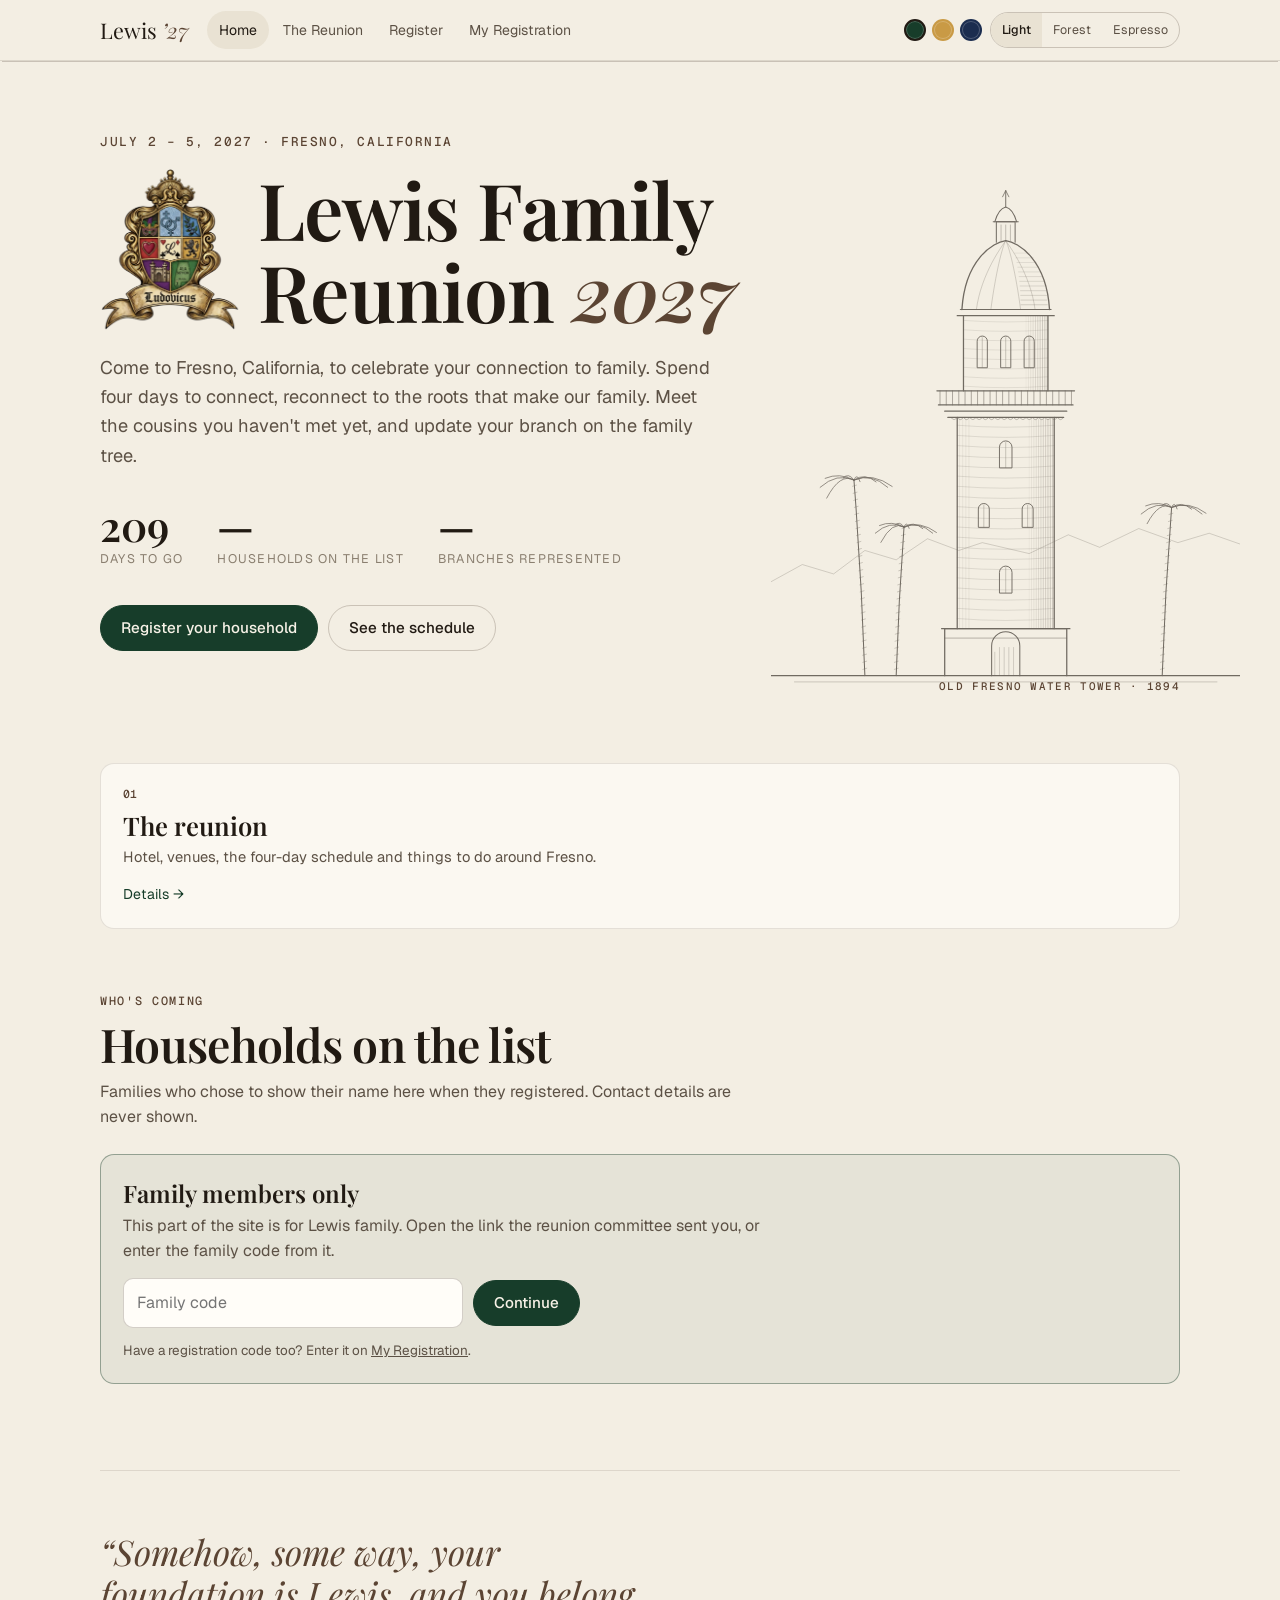
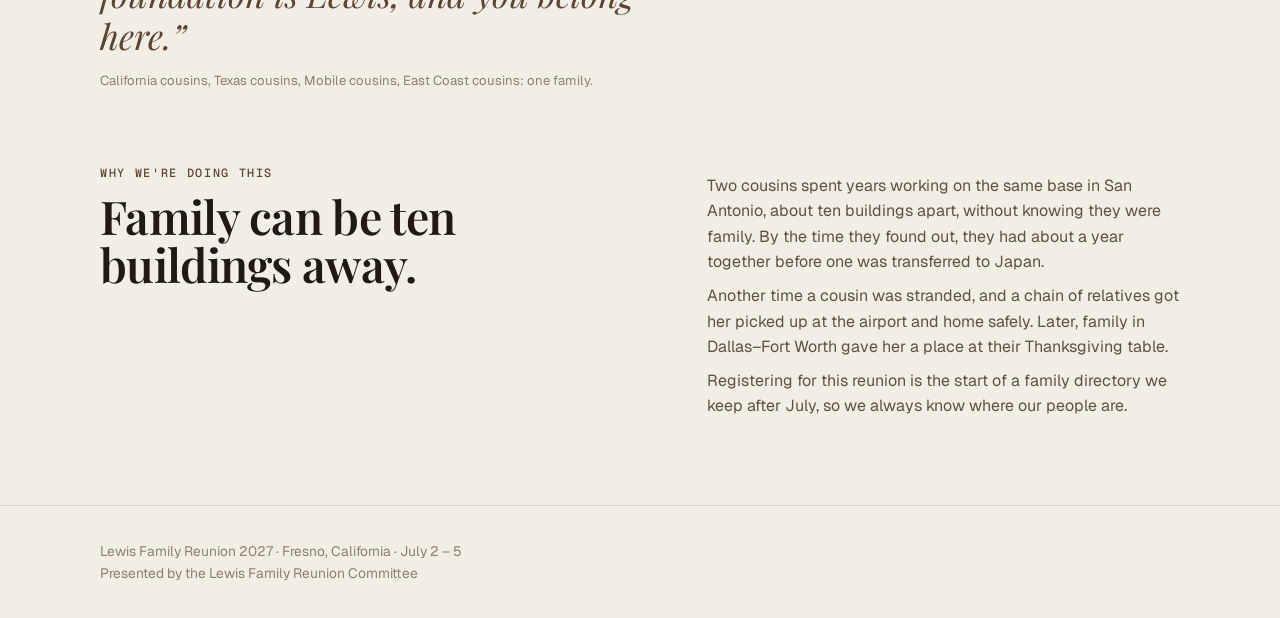
==== index.html @ afb9eab0 "Register: show fees as a list, one row per age group The summary card's fee sentence ("23 and older:" ====
<!DOCTYPE html>
<html lang="en" data-mode="light" data-look="sequoia">
<head>
<meta charset="utf-8">
<meta name="viewport" content="width=device-width, initial-scale=1">
<title>Lewis Family Reunion 2027</title>
<meta name="description" content="Lewis Family Reunion · Fresno, California · July 2–5, 2027">
<meta name="robots" content="noindex">
<link rel="preconnect" href="https://fonts.googleapis.com">
<link rel="preconnect" href="https://fonts.gstatic.com" crossorigin>
<link href="https://fonts.googleapis.com/css2?family=Playfair+Display:ital,wght@0,500;0,600;0,700;1,600&family=Geist:wght@400;500;600&family=Geist+Mono:wght@400;500&display=swap" rel="stylesheet">
<style>
/* Layout: slim top bar, one view at a time (hash routes), generous whitespace; tree-ring canvas behind the hero. */
:root{
  --bg:#07110b;--surface:rgba(236,226,206,.04);--surface-2:rgba(236,226,206,.075);--line:rgba(236,226,206,.1);--line-2:rgba(236,226,206,.18);
  --text:#efe8d9;--paper:#122019;--paper-edge:#07110b;--muted:#b3ab98;--faint:#7f7a6c;--accent:#2a5a3f;--accent-text:#9dc6aa;--on-accent:#f1ebdf;--accent-2:#a88d73;
  --ok:#5fc48a;--warn:#e2b25a;--bad:#ef7a6e;
  --display:'Playfair Display',Georgia,'Times New Roman',serif;
  --body:'Geist',system-ui,-apple-system,'Segoe UI',Roboto,sans-serif;
  --mono:'Geist Mono',ui-monospace,Menlo,Consolas,monospace;
  --r:14px;color-scheme:dark;
}
[data-mode="dark"][data-look="harvest"]{--accent:#e5b766;--accent-text:#e5b766;--on-accent:var(--bg)}
[data-mode="dark"][data-look="lake"]{--accent:#2b4a7d;--accent-text:#a9c0e3;--on-accent:#f1ebdf}
[data-mode="dark"][data-ground="espresso"]{--bg:#100906;--paper:#21150d;--paper-edge:#100906}
[data-mode="light"]{
  --bg:#f3eee3;--surface:#fbf8f1;--surface-2:#e9e2d3;--line:rgba(58,40,24,.12);--line-2:rgba(58,40,24,.22);
  --text:#211a13;--paper:#f1e7d0;--paper-edge:#d8c4a0;--muted:#5c5145;--faint:#8a7f70;--accent:#173d2a;--accent-text:#173d2a;--on-accent:#f7f2e7;--accent-2:#5b4433;
  --ok:#1f7a48;--warn:#94600b;--bad:#b3352a;color-scheme:light;
}
[data-mode="light"][data-look="harvest"]{--accent:#93600f;--accent-text:#93600f}
[data-mode="light"][data-look="lake"]{--accent:#1b2d4f;--accent-text:#1b2d4f}

*{box-sizing:border-box}
[hidden]{display:none!important}
html,body{margin:0}
body{background:var(--bg);color:var(--text);font:400 16px/1.6 var(--body);-webkit-font-smoothing:antialiased;
}
a{color:inherit}
h1,h2,h3{font-weight:400;margin:0;text-wrap:balance}
h1,h2{font-family:var(--display);font-weight:600;letter-spacing:-.015em}
h1{font-size:clamp(2.6rem,7.4vw,5.2rem);line-height:1.04}
h2{font-size:clamp(2rem,4.4vw,2.9rem);line-height:1.05}
h3{font:600 1.02rem/1.35 var(--body)}
p{margin:.5em 0}
em{font-family:var(--display);font-style:italic;font-size:1.08em}
:focus-visible{outline:2px solid var(--accent-text);outline-offset:3px;border-radius:6px}
.num{font-family:var(--mono);font-variant-numeric:tabular-nums}
.wrap{max-width:1120px;margin:0 auto;padding:0 20px}

/* top bar */
.top{position:sticky;top:0;z-index:20;box-shadow:0 3px 0 -2px var(--line-2);background:color-mix(in oklab,var(--bg) 82%,transparent);-webkit-backdrop-filter:blur(14px);backdrop-filter:blur(14px);border-bottom:1px solid var(--line)}
.top .wrap{display:flex;align-items:center;gap:18px;min-height:60px}
.mark{font-family:var(--display);font-size:1.35rem;text-decoration:none;white-space:nowrap}
.mark i{color:var(--accent-2)}
.nav{display:flex;gap:2px;overflow-x:auto;scrollbar-width:none;flex:1}
.nav::-webkit-scrollbar{display:none}
.nav a{padding:8px 12px;border-radius:99px;font-size:.88rem;color:var(--muted);text-decoration:none;white-space:nowrap}
.nav a:hover{color:var(--text)}
.nav a[aria-current="page"]{color:var(--text);background:var(--surface-2)}
.nav a.admin{color:var(--accent-text)}
.prefs{display:flex;align-items:center;gap:8px}
.looks{display:flex;gap:6px}
.looks button{width:22px;height:22px;border-radius:50%;border:2px solid transparent;cursor:pointer;padding:0;outline-offset:2px}
.looks button[aria-pressed="true"]{border-color:var(--text)}
.looks button{box-shadow:inset 0 0 0 1px rgba(255,255,255,.22)}
.looks [data-l="sequoia"]{background:#173d2a}.looks [data-l="harvest"]{background:#c99a45}.looks [data-l="lake"]{background:#1b2d4f}
.modes{display:inline-flex;border:1px solid var(--line-2);border-radius:99px;overflow:hidden}
.modes button{font:inherit;font-size:.78rem;padding:0 11px;min-height:34px;border:0;background:transparent;color:var(--muted);cursor:pointer}
.modes button[aria-pressed="true"]{background:var(--surface-2);color:var(--text);font-weight:500}

/* buttons, fields */
.btn{font:500 .95rem var(--body);display:inline-flex;align-items:center;justify-content:center;gap:8px;min-height:46px;padding:0 20px;border-radius:99px;border:1px solid var(--accent);background:var(--accent);color:var(--on-accent);cursor:pointer;text-decoration:none;transition:filter .15s}
.btn:hover{filter:brightness(1.08)}
.btn.quiet{background:transparent;color:var(--text);border-color:var(--line-2)}
.btn.sm{min-height:36px;padding:0 14px;font-size:.85rem}
.btn.danger{background:transparent;color:var(--bad);border-color:color-mix(in oklab,var(--bad) 50%,transparent)}
.btn[disabled]{opacity:.5;cursor:default}
.row{display:flex;flex-wrap:wrap;gap:10px;align-items:center}
label{display:block;font-size:.84rem;color:var(--muted);margin-bottom:6px}
input,select,textarea{font:inherit;font-size:1rem;color:var(--text);background:var(--surface);border:1px solid var(--line-2);border-radius:10px;padding:11px 13px;width:100%;min-height:48px}
[data-mode="light"] input,[data-mode="light"] select,[data-mode="light"] textarea{background:#fffdf8}
input[type=checkbox],input[type=radio]{width:20px;height:20px;min-height:0;accent-color:var(--accent);flex:none;margin:2px 0 0}
input[type=file]{padding:9px}
textarea{min-height:110px;resize:vertical}
.fields{display:grid;grid-template-columns:repeat(auto-fit,minmax(min(100%,230px),1fr));gap:16px}
.full{grid-column:1/-1}
.check{display:flex;gap:12px;align-items:flex-start;padding:12px 14px;border:1px solid var(--line);border-radius:12px;cursor:pointer;color:var(--text);font-size:.95rem;margin:0}
.check:has(input:checked){border-color:var(--accent-text);background:color-mix(in oklab,var(--accent-text) 8%,transparent)}
.checks{display:grid;grid-template-columns:repeat(auto-fit,minmax(min(100%,230px),1fr));gap:10px}
.hint{font-size:.84rem;color:var(--faint)}
.msg{font-size:.9rem;min-height:1.4em;margin-top:10px}
.msg.ok{color:var(--ok)}.msg.err{color:var(--bad)}

/* layout pieces */
main{padding-bottom:70px}
[data-view]{display:none}
[data-view].on{display:block}
.section{padding:56px 0 8px}
.section-head{display:flex;justify-content:space-between;align-items:flex-end;gap:16px;flex-wrap:wrap;margin-bottom:24px}
.section-head p{color:var(--muted);max-width:60ch;margin:.6em 0 0}
.kicker{font:500 .74rem var(--mono);letter-spacing:.14em;text-transform:uppercase;color:var(--accent-2);margin-bottom:12px}
.card{background:var(--surface);border:1px solid var(--line);border-radius:var(--r);padding:22px}
[data-mode="light"] .card{box-shadow:0 1px 2px rgba(0,0,0,.04)}
.grid{display:grid;gap:14px;grid-template-columns:repeat(auto-fit,minmax(min(100%,300px),1fr))}
.grid.tight{grid-template-columns:repeat(auto-fit,minmax(min(100%,220px),1fr))}
.split{display:grid;gap:28px;grid-template-columns:minmax(0,1.1fr) minmax(0,.9fr)}
@media(max-width:860px){.split{grid-template-columns:1fr}}
.pill{display:inline-flex;align-items:center;gap:6px;font:500 .74rem var(--mono);letter-spacing:.04em;padding:4px 10px;border-radius:99px;border:1px solid var(--line-2);color:var(--muted);white-space:nowrap}
.pill::before{content:"";width:6px;height:6px;border-radius:50%;background:currentColor}
.pill.ok{color:var(--ok);border-color:color-mix(in oklab,var(--ok) 40%,transparent)}
.pill.warn{color:var(--warn);border-color:color-mix(in oklab,var(--warn) 40%,transparent)}
.pill.bad{color:var(--bad);border-color:color-mix(in oklab,var(--bad) 40%,transparent)}
.pill.info{color:var(--accent-text);border-color:color-mix(in oklab,var(--accent-text) 40%,transparent)}
.banner{border:1px dashed var(--line-2);border-radius:12px;padding:12px 16px;color:var(--muted);font-size:.9rem;margin-top:22px}
.banner b{color:var(--text);font-weight:600}
.empty{color:var(--faint);font-size:.92rem;padding:18px 0}
hr{border:0;border-top:1px solid var(--line);margin:26px 0}

/* hero */
.hero{position:relative;padding:72px 0 56px;overflow:hidden}
.landmark{position:absolute;right:max(0px,calc(50% - 600px));bottom:0;height:calc(100% - 20px);max-height:640px;width:auto;color:var(--text);opacity:.55;pointer-events:none}
[data-mode="light"] .landmark{opacity:.62}
.landmark-cap{position:absolute;right:max(20px,calc(50% - 540px));bottom:14px;font:500 .68rem var(--mono);letter-spacing:.12em;text-transform:uppercase;color:var(--accent-2)}
@media(max-width:900px){.landmark{opacity:.1;right:-90px}[data-mode="light"] .landmark{opacity:.11}}
.hero .wrap{position:relative}
.hero .when{font:500 .8rem var(--mono);letter-spacing:.12em;text-transform:uppercase;color:var(--accent-2)}
.hero h1{margin:18px 0 22px;max-width:13ch}
.hero-title{display:flex;align-items:center;gap:clamp(10px,1.7vw,18px);margin:18px 0 22px;max-width:62%;font-size:clamp(2rem,6.6vw,4.9rem)}
.hero-title h1{margin:0;font-size:inherit}
/* The crest matches two lines of the title at 1.04 line height. */
.hero-crest{display:block;flex:0 0 auto;width:auto;height:2.08em}
@media(max-width:900px){.hero-title{max-width:100%}}
.hero h1 i{color:var(--accent-2)}
.lead{font-size:1.14rem;color:var(--muted);max-width:52ch}
.count{display:flex;gap:34px;flex-wrap:wrap;margin:34px 0}
.count div b{display:block;font:600 2.6rem/1 var(--display);color:var(--text)}
.count div span{font-size:.78rem;color:var(--faint);text-transform:uppercase;letter-spacing:.1em}
.quote{font-family:var(--display);font-style:italic;font-size:clamp(1.5rem,3.2vw,2.2rem);line-height:1.2;max-width:28ch;margin:0;color:var(--accent-2)}
.quote-wrap{padding:60px 0 20px;border-top:1px solid var(--line);margin-top:56px}
.quote-wrap cite{display:block;margin-top:14px;font:400 .82rem var(--body);color:var(--faint);font-style:normal}
.tiles{display:grid;grid-template-columns:repeat(auto-fit,minmax(min(100%,240px),1fr));gap:14px}
.tile{display:block;text-decoration:none;padding:22px;border-radius:var(--r);border:1px solid var(--line);background:var(--surface);transition:border-color .2s,transform .2s}
.tile:hover{border-color:var(--accent-text);transform:translateY(-2px)}
.tile .n{font:500 .72rem var(--mono);color:var(--accent-2)}
.tile h3{margin:10px 0 6px;font:600 1.6rem/1.1 var(--display)}
.tile p{color:var(--muted);font-size:.92rem;margin:0}
.tile .go{display:inline-block;margin-top:14px;color:var(--accent-text);font-size:.88rem}

/* roll */
.roll{display:grid;grid-template-columns:repeat(auto-fill,minmax(min(100%,240px),1fr));gap:10px}
.who{padding:14px 16px;border:1px solid var(--line);border-radius:12px;background:var(--surface)}
.who b{display:block;font-weight:600}
.who span{font-size:.84rem;color:var(--muted)}

/* schedule */
.days{display:grid;gap:14px;grid-template-columns:repeat(auto-fit,minmax(min(100%,240px),1fr))}
.day h3{font:600 1.7rem/1.1 var(--display)}
.day .d{font:500 .74rem var(--mono);color:var(--accent-2);letter-spacing:.1em;text-transform:uppercase;margin-bottom:8px}
.item{padding:12px 0;border-top:1px solid var(--line)}
.item:first-of-type{border-top:0}
.item .t{font:500 .78rem var(--mono);color:var(--faint)}
.item .w{font-weight:500}
.item .p{font-size:.86rem;color:var(--muted)}
.place h3{margin-bottom:4px}
.place p{color:var(--muted);font-size:.92rem;margin:0}
.place .rate{margin-top:10px;color:var(--ink)}
.place .rate strong{font-weight:600}
.place .site{display:inline-block;margin-top:10px;font-size:.88rem;color:var(--accent-text);text-decoration:none}
.place .site:hover{text-decoration:underline}
details{border-top:1px solid var(--line);padding:16px 0}
details:last-child{border-bottom:1px solid var(--line)}
summary{cursor:pointer;font-weight:500;list-style:none;display:flex;justify-content:space-between;gap:12px}
summary::after{content:"+";color:var(--accent-text);font-family:var(--mono)}
details[open] summary::after{content:"−"}
details p{color:var(--muted);max-width:68ch}

/* register */
.steps{display:grid;gap:18px}
.step{padding:26px}
.step h3{font:600 1.55rem/1.15 var(--display);margin-bottom:4px}
.step .sub{color:var(--muted);font-size:.92rem;margin:0 0 18px}
.att{display:grid;grid-template-columns:minmax(0,2fr) minmax(6.5rem,1fr) minmax(3.5rem,1fr) minmax(5.5rem,1fr) auto;gap:10px;align-items:end;padding:14px 0;border-top:1px solid var(--line)}
.att label{white-space:nowrap}
.att input,.att select{min-width:0}
.att .diet{grid-column:1/3}
.att:first-child{border-top:0;padding-top:0}
@media(max-width:720px){.att{grid-template-columns:1fr 1fr}.att .nm,.att .diet{grid-column:1/-1}}
.summary{position:sticky;top:80px}
.sumrow{display:flex;justify-content:space-between;gap:12px;padding:9px 0;border-top:1px solid var(--line);font-size:.94rem}
.sumrow:first-of-type{border-top:0}
.sumrow span:first-child{color:var(--muted)}
.fees{margin:12px 0 8px;padding:10px 12px;border:1px solid var(--line);border-radius:10px;background:var(--surface)}
.fees-h{color:var(--muted);font-size:.8rem;margin-bottom:4px}
.feerow{display:flex;justify-content:space-between;gap:12px;padding:3px 0;font-size:.9rem;color:var(--text)}
.fees-due{margin-top:6px;padding-top:6px;border-top:1px solid var(--line);color:var(--muted)}
.big{font:600 2.4rem/1 var(--display)}

/* family */
.lines{display:grid;gap:14px;grid-template-columns:repeat(auto-fit,minmax(min(100%,420px),1fr))}
.line h3{font:600 1.8rem/1.1 var(--display)}
.line .f{color:var(--muted);font-size:.9rem;margin:4px 0 14px}
.kids{list-style:none;margin:0;padding:0;columns:2;column-gap:20px}
@media(max-width:480px){.kids{columns:1}}
.kids li{padding:7px 0;border-top:1px solid var(--line);break-inside:avoid;font-size:.94rem;display:flex;gap:10px}
.kids li .num{color:var(--faint);font-size:.78rem;padding-top:2px;min-width:18px}
.meet{margin-top:14px;padding:16px 18px;border-radius:12px;border:1px solid color-mix(in oklab,var(--accent-text) 40%,transparent);background:color-mix(in oklab,var(--accent-text) 7%,transparent);font-size:.94rem}
.names{display:grid;gap:12px;grid-template-columns:repeat(auto-fit,minmax(min(100%,250px),1fr))}
.name h3{font:600 1.45rem/1.15 var(--display)}
.name p{color:var(--muted);font-size:.9rem;margin:6px 0 0}
.name .q{color:var(--accent-2);font-size:.86rem;margin-top:10px}
.subnav{display:flex;gap:6px;flex-wrap:wrap;margin:6px 0 26px}
.subnav button{font:inherit;font-size:.9rem;padding:8px 16px;border-radius:99px;border:1px solid var(--line-2);background:transparent;color:var(--muted);cursor:pointer;min-height:40px}
.subnav button[aria-pressed="true"]{background:var(--text);color:var(--bg);border-color:var(--text)}
.entries{display:grid;gap:12px;grid-template-columns:repeat(auto-fill,minmax(min(100%,300px),1fr))}
.entry{padding:18px;border:1px solid var(--line);border-radius:var(--r);background:var(--surface);display:flex;flex-direction:column;gap:6px}
.entry img{width:100%;aspect-ratio:4/3;object-fit:cover;border-radius:10px;margin-bottom:6px;background:var(--surface-2)}
.entry h3{font:600 1.4rem/1.15 var(--display)}
.entry .meta{font:500 .76rem var(--mono);color:var(--accent-2)}
.entry p{color:var(--muted);font-size:.92rem;margin:0;white-space:pre-wrap}
.entry .by{font-size:.78rem;color:var(--faint);margin-top:auto;padding-top:8px;display:flex;justify-content:space-between;gap:8px;align-items:center}
.linkbtn{font:inherit;font-size:.78rem;background:none;border:0;color:var(--bad);cursor:pointer;padding:4px}
.adder{margin-top:26px}
.adder summary{font:600 1.3rem var(--display)}
.adder[open]{padding-bottom:24px}

/* photos */
.photos{columns:3 260px;column-gap:12px}
.photo{break-inside:avoid;margin:0 0 12px;border-radius:12px;overflow:hidden;border:1px solid var(--line);background:var(--surface)}
.photo img{display:block;width:100%;height:auto}
.photo figcaption{padding:10px 12px;font-size:.86rem;color:var(--muted)}
.photo figcaption b{color:var(--text);font-weight:500}
.photos-beta-banner{margin:24px 0;padding:24px;border-radius:12px;background:var(--surface);border:1px solid var(--line);text-align:center}
.photos-beta-banner h3{font:500 1.2rem var(--display);color:var(--text);margin:0 0 8px}
.photos-beta-banner p{font-size:.95rem;color:var(--muted);margin:0;line-height:1.5}
.strip{overflow:hidden;border-block:1px solid var(--line);padding:14px 0;margin:6px 0 28px}
.strip-in{display:flex;gap:12px;width:max-content;animation:drift 60s linear infinite}
.strip-in img{height:120px;width:auto;border-radius:8px}
.strip-in span{font:600 1.5rem var(--display);font-style:italic;color:var(--faint);white-space:nowrap;padding:0 18px;align-self:center}
@keyframes drift{to{transform:translateX(-50%)}}
/* uploads: neutral ink only (no accent colour), red only for a problem */
.ph-open{display:block;-webkit-tap-highlight-color:transparent}
.img-wait{padding:28px 14px;text-align:center;font-size:.84rem;color:var(--faint);background:var(--surface-2);border-radius:10px}
.up-hint{margin:6px 0 0}
.pick{display:flex;gap:12px;align-items:center;flex-wrap:wrap;margin-top:10px;padding:10px;border:1px solid var(--line);border-radius:12px;background:var(--surface)}
.pick img{width:64px;height:64px;object-fit:cover;border-radius:8px;border:1px solid var(--line-2);flex:none}
.pick span{flex:1;min-width:160px;font-size:.86rem;color:var(--muted);overflow-wrap:anywhere}
.pick.bad{border-color:color-mix(in oklab,var(--bad) 50%,transparent)}.pick.bad span{color:var(--bad)}
.upbar{height:6px;max-width:420px;margin-top:14px;border-radius:99px;background:var(--line);overflow:hidden}
.upbar i{display:block;height:100%;width:0;border-radius:inherit;background:var(--text);transition:width .4s ease}
.upbar.prep i{width:22%}
.upbar.run i{width:38%;animation:upslide 1.3s ease-in-out infinite}
.upbar.done i{width:100%;background:var(--ok)}
@keyframes upslide{from{transform:translateX(-100%)}to{transform:translateX(265%)}}
@media(prefers-reduced-motion:reduce){.upbar.run i{animation:none;width:100%;opacity:.45}}

/* me + committee */
.stats{display:grid;gap:10px;grid-template-columns:repeat(auto-fit,minmax(min(100%,150px),1fr))}
.stat{padding:16px 18px;border:1px solid var(--line);border-radius:12px;background:var(--surface)}
.stat b{display:block;font:600 2rem/1.1 var(--display)}
.stat span{font-size:.76rem;color:var(--faint);text-transform:uppercase;letter-spacing:.08em}
.tablewrap{overflow-x:auto;border:1px solid var(--line);border-radius:12px}
table{border-collapse:collapse;width:100%;font-size:.88rem}
th,td{text-align:left;padding:10px 12px;border-bottom:1px solid var(--line);vertical-align:top;white-space:nowrap}
th{font:500 .72rem var(--mono);color:var(--faint);text-transform:uppercase;letter-spacing:.06em;background:var(--surface)}
tr:last-child td{border-bottom:0}
td.r,th.r{text-align:right}
.pay-line{display:flex;justify-content:space-between;gap:12px;align-items:center;padding:12px 0;border-top:1px solid var(--line);flex-wrap:wrap}
.pay-line:first-child{border-top:0}
.out{font-family:var(--mono);font-size:.78rem;min-height:160px}

.gate{border:1px solid color-mix(in oklab,var(--accent-text) 40%,transparent);background:color-mix(in oklab,var(--accent-text) 6%,transparent);border-radius:var(--r);padding:22px;margin:0 0 22px}
.gate h3{font:600 1.5rem var(--display);margin-bottom:4px}
.gate p{color:var(--muted);margin:0 0 14px;max-width:60ch}
.done{margin-bottom:22px;border-color:color-mix(in oklab,var(--ok) 45%,transparent)}
.done h3{font:600 1.6rem var(--display)}
.linkbox{font-family:var(--mono);font-size:.8rem;word-break:break-all;padding:10px 12px;border:1px dashed var(--line-2);border-radius:10px;margin:10px 0;color:var(--muted)}
.loading{opacity:.55;pointer-events:none}
@media(max-width:760px){.top .wrap{flex-wrap:wrap;gap:6px 12px;padding-top:8px;padding-bottom:8px}.prefs{margin-left:auto}.nav{order:3;flex-basis:100%;margin:0 -8px}}
.vignette{position:relative;margin:-22px -22px 16px;aspect-ratio:16/10;overflow:hidden;border-radius:var(--r) var(--r) 0 0;border-bottom:1px solid var(--line);color:var(--accent-2);background:radial-gradient(120% 95% at 50% 42%,var(--paper) 50%,var(--paper-edge))}
.vignette svg{display:block;width:100%;height:100%}
.vignette::after{content:"";position:absolute;inset:0;pointer-events:none;background-image:url("data:image/svg+xml;utf8,<svg xmlns='http://www.w3.org/2000/svg' width='160' height='160'><filter id='n'><feTurbulence type='fractalNoise' baseFrequency='.85' numOctaves='3' stitchTiles='stitch'/><feColorMatrix values='0 0 0 0 .35 0 0 0 0 .25 0 0 0 0 .15 0 0 0 .9 0'/></filter><rect width='100%' height='100%' filter='url(%23n)'/></svg>");opacity:.22;mix-blend-mode:multiply}
[data-mode="dark"] .vignette::after{opacity:.1;mix-blend-mode:screen}
/* legacy photo treatment: warm monochrome, full color on hover */
.photo img,.entry img,.strip-in img{filter:grayscale(1) sepia(.45) contrast(1.06) brightness(.98);transition:filter .5s}
.photo:hover img,.entry:hover img{filter:none}
@media(prefers-reduced-motion:reduce){.photo img,.entry img{transition:none}}
/* family tree tab: follows the site palette and the look switcher (Ledger, Rings, Columns) */
.ft{--ink:var(--text);--ink-soft:var(--muted);--ink-faint:var(--faint);--node:var(--card);--node-sel:var(--accent);--edge:color-mix(in oklab,var(--text) 32%,transparent);--edge-far:color-mix(in oklab,var(--text) 18%,transparent);--glass:var(--surface);--glass-2:var(--surface-2);--btn:var(--accent);--btn-ink:var(--on-accent);--stage:var(--panel);--card:#fbf8f1;--panel:color-mix(in oklab,var(--bg) 70%,#fff);margin-bottom:34px;color:var(--ink)}
[data-mode="dark"] .ft{--card:color-mix(in oklab,var(--bg) 82%,var(--text));--panel:color-mix(in oklab,var(--bg) 92%,var(--text))}
.ft-toolbar{display:flex;flex-wrap:wrap;gap:8px;align-items:center;padding:10px;border:1px solid var(--line);border-bottom:0;border-radius:14px 14px 0 0;background:var(--glass)}
.ft-search{flex:1 1 240px;min-width:0;display:flex;align-items:center;gap:8px;border:1px solid var(--line-2);border-radius:9px;padding:0 10px;background:var(--node);margin:0;color:var(--ink)}
.ft-search input{flex:1;min-width:0;border:0;background:transparent;padding:8px 0;min-height:40px;outline:none;color:var(--ink);font-size:.95rem}
.ft-count{font:11px var(--mono);color:var(--ink-faint);white-space:nowrap}
.ft-search kbd{font:10px var(--mono);color:var(--ink-faint);border:1px solid var(--line);border-radius:4px;padding:0 5px}
.ft-btn{display:inline-flex;align-items:center;gap:6px;border:1px solid var(--line-2);background:var(--node);color:var(--ink);border-radius:9px;padding:0 12px;min-height:40px;cursor:pointer;font:500 .84rem var(--body);text-decoration:none;white-space:nowrap}
.ft-btn:hover{background:var(--glass-2)}
.ft-btn[aria-pressed="true"]{background:var(--btn);color:var(--btn-ink);border-color:var(--btn)}
.ft-seg{display:inline-flex;border:1px solid var(--line-2);border-radius:9px;overflow:hidden}
.ft-seg button{border:0;background:var(--node);color:var(--ink-soft);padding:0 12px;min-height:40px;cursor:pointer;font:500 .84rem var(--body)}
.ft-seg button[aria-pressed="true"]{background:var(--btn);color:var(--btn-ink)}
.ft-lines{display:flex;flex-wrap:wrap;gap:6px;padding:10px;border:1px solid var(--line);border-bottom:0;background:var(--glass);align-items:center}
.ft-label{font:500 .7rem var(--mono);letter-spacing:.14em;text-transform:uppercase;color:var(--ink-soft);margin-right:4px}
.ft-chip{display:inline-flex;align-items:center;gap:7px;border:1px solid var(--line-2);border-radius:999px;padding:4px 11px;min-height:32px;font:.8rem var(--body);background:transparent;cursor:pointer;color:var(--ink-soft)}
.ft-chip[aria-pressed="true"]{color:var(--btn-ink);background:var(--btn);border-color:var(--btn)}
.ft-chip .n{font-family:var(--mono);opacity:.7}
.ft-console{display:grid;grid-template-columns:minmax(0,1fr) 340px;border:1px solid var(--line);border-radius:0 0 14px 14px;overflow:hidden;background:var(--stage)}
.ft-stage{position:relative;height:clamp(480px,72vh,780px);min-width:0;touch-action:none;cursor:grab;overflow:hidden;background-image:radial-gradient(var(--line) 1px,transparent 1px);background-size:22px 22px}
.ft-stage.dragging{cursor:grabbing}
.ft-stage svg{display:block;width:100%;height:100%}
.ft-empty{position:absolute;inset:0;display:grid;place-items:center;color:var(--ink-soft);pointer-events:none}
.ft-zoom{position:absolute;right:12px;bottom:12px;display:flex;flex-direction:column;gap:6px}
.ft-zoom button{width:40px;height:40px;border-radius:9px;border:1px solid var(--line-2);background:var(--node);color:var(--ink);cursor:pointer;font-size:16px}
.ft-hud{position:absolute;left:12px;bottom:12px;font:11px var(--mono);color:var(--ink-faint);pointer-events:none;display:flex;gap:14px;flex-wrap:wrap;max-width:calc(100% - 70px)}
.ft-focusbar{position:absolute;left:12px;top:12px;right:12px;display:flex;gap:8px;align-items:center;justify-content:space-between;padding:8px 10px;border-radius:10px;font-size:.84rem;background:var(--node);border:1px solid var(--line-2)}
.ft .edge{fill:none;stroke:var(--edge);stroke-width:1.3}
.ft .edge.partner{stroke-width:1.6}
.ft .edge.far{stroke:var(--edge-far);stroke-dasharray:4 5}
.ft .edge.hl{stroke:var(--ink);stroke-width:2.2;stroke-dasharray:none}
.ft .node{cursor:pointer}
.ft .node rect.card{fill:var(--node);stroke:var(--line-2);stroke-width:1}
.ft .node:hover rect.card{stroke:var(--ink)}
.ft .node.sel rect.card{fill:var(--btn);stroke:var(--btn);stroke-width:2}
.ft .node.sel text{fill:var(--btn-ink)}
.ft .node.hit rect.card{stroke:var(--ink);stroke-width:2.4;stroke-dasharray:5 3}
.ft .node text{fill:var(--ink);font-family:var(--mono)}
.ft .node .nm{font-size:12.5px;font-weight:600}
.ft .node .meta{font-size:10px;fill:var(--ink-soft)}
.ft .node .tag{font-size:8.5px;letter-spacing:.14em;fill:var(--ink-soft)}
.ft .node.sel .meta,.ft .node.sel .tag{fill:var(--btn-ink);opacity:.75}
.ft .node .pip{fill:none;stroke:var(--ink-soft);stroke-width:1.2}
.ft .node.sel .pip{fill:var(--btn-ink);stroke:var(--btn-ink)}
.ft .trunk{fill:var(--glass-2);stroke:var(--line-2);stroke-width:1.5}
.ft .root{fill:none;stroke:var(--line-2);stroke-linecap:round}
.ft .branch{fill:none;stroke:var(--edge);stroke-linecap:round}
.ft .branch.limb{stroke:var(--line-2)}
.ft .branch.hl{stroke:var(--ink)}
.ft .node .hitbox{fill:transparent}
.ft .node .tl{font-size:12px;fill:var(--ink);font-family:var(--mono)}
.ft .node.tnode:hover .tl{text-decoration:underline}
.ft .node.tnode.sel .tl{font-weight:700;fill:var(--ink)}
.ft .node.sel .bud{stroke:var(--ink);stroke-width:3;fill:var(--ink)}
.ft .node.hit .tl{text-decoration:underline;font-weight:700}
.ft .dim{opacity:.14}
.ft .node,.ft .edge{transition:opacity .2s}
.ft-drawer{border-left:1px solid var(--line);padding:20px;overflow:auto;height:clamp(480px,72vh,780px);min-width:0;background:var(--node)}
.ft-drawer h3{font:600 1.8rem/1.08 var(--display);margin:6px 0 4px;color:var(--ink)}
.ft-nick{color:var(--ink-soft);font-style:italic;font-family:var(--display)}
.ft-drawer dl{display:grid;grid-template-columns:92px minmax(0,1fr);gap:8px 12px;margin:16px 0;font-size:.86rem}
.ft-drawer dt{font:500 .66rem var(--mono);letter-spacing:.1em;text-transform:uppercase;color:var(--ink-faint);padding-top:3px}
.ft-drawer dd{margin:0;min-width:0;overflow-wrap:anywhere}
.ft-link{border:0;background:none;padding:0;cursor:pointer;color:var(--ink);font:inherit;text-decoration:underline;text-decoration-color:var(--line-2);text-underline-offset:3px;text-align:left}
.ft-link:hover{text-decoration-color:var(--ink)}
.ft-note{border-top:1px solid var(--line);padding-top:12px}
.ft-note h4{margin:0 0 4px;font:500 .66rem var(--mono);letter-spacing:.14em;text-transform:uppercase;color:var(--ink-faint)}
.ft-note p{margin:0}
.ft-actions{display:flex;gap:8px;flex-wrap:wrap;margin-top:16px}
.ft-hint{color:var(--ink-soft);font-size:.86rem}
.ft-hint ul{padding-left:18px;margin:10px 0}
.ft-flist{display:grid;gap:6px;margin-top:10px}
.ft-flist button{display:flex;justify-content:space-between;gap:10px;border:1px solid var(--line);border-radius:10px;background:transparent;color:var(--ink);padding:10px 12px;cursor:pointer;text-align:left;font:inherit;font-size:.86rem}
.ft-flist button:hover{background:var(--glass-2)}
.ft-flist small{font-family:var(--mono);color:var(--ink-faint);white-space:nowrap}
.ft-ledger{display:grid;grid-template-columns:repeat(4,minmax(0,1fr));margin-top:12px;border:1px solid var(--line);border-radius:12px;overflow:hidden;background:var(--glass)}
.ft-ledger div{padding:12px 16px;border-right:1px solid var(--line)}
.ft-ledger div:last-child{border-right:0}
.ft-ledger b{display:block;font:600 1.5rem/1.15 var(--mono);font-variant-numeric:tabular-nums;color:var(--ink)}
.ft-ledger span{font:.66rem var(--mono);letter-spacing:.1em;text-transform:uppercase;color:var(--ink-soft)}
.ft-notes{margin-top:12px;border:1px solid var(--line);border-radius:12px;padding:14px 18px;background:var(--glass)}
.ft-notes summary{font-family:var(--body);font-size:.92rem;color:var(--ink)}
.ft-notes ol{margin:12px 0 0;padding-left:20px;color:var(--ink-soft);font-size:.86rem}
.ft-notes li{padding:8px 0;border-top:1px solid var(--line)}
.ft-notes li b{color:var(--ink);font-weight:600}
.ft-seg button{display:inline-flex;align-items:center}
/* Ledger: printed register, square cards, serif names, no dot grid */
.ft[data-ftview="ledger"] .ft-stage{background-image:none}
.ft[data-ftview="ledger"] .node rect.card{rx:2px;ry:2px}
.ft[data-ftview="ledger"] .node .nm{font-family:var(--display);font-size:13.5px;font-weight:600}
.ft[data-ftview="ledger"] .node .tag{fill:var(--accent-2)}
.ft[data-ftview="ledger"] .edge.hl{stroke:var(--accent-2)}
/* Rings: a full circle of growth rings around the heartwood */
.ft[data-ftview="rings"] .ft-stage{background-image:none}
.ft .ringguide{fill:none;stroke:color-mix(in oklab,var(--accent-2) 40%,transparent);stroke-width:1.4}
.ft .ringguide.grain{stroke:color-mix(in oklab,var(--accent-2) 16%,transparent);stroke-width:.9}
.ft .ringguide.heart{fill:none;stroke:color-mix(in oklab,var(--accent-2) 55%,transparent);stroke-width:1.8}
.ft[data-ftview="rings"] .branch.limb{stroke:color-mix(in oklab,var(--accent-2) 45%,transparent)}
.ft[data-ftview="rings"] .branch.hl{stroke:var(--accent-2)}
.ft[data-ftview="rings"] .node.sel .tl{fill:var(--accent-2)}
.ft[data-ftview="rings"] .node.sel .bud{stroke:var(--accent-2);fill:var(--accent-2)}
/* Columns: browse one family at a time */
.ft-cols{display:flex;overflow-x:auto;height:clamp(480px,72vh,780px);min-width:0;background:var(--stage);scroll-behavior:smooth}
.ft-col{flex:none;width:250px;border-right:1px solid var(--line);padding:8px;overflow-y:auto;display:flex;flex-direction:column;gap:2px}
.ft-colhead{padding:10px 10px 8px;display:flex;flex-direction:column;gap:2px}
.ft-colhead span{font:500 .64rem var(--mono);letter-spacing:.14em;color:var(--ink-faint)}
.ft-colhead b{font-weight:500;font-size:.86rem;color:var(--ink)}
.ft-row{display:flex;align-items:center;gap:10px;min-height:42px;padding:0 10px;border:0;border-radius:8px;background:transparent;color:var(--ink);font:.88rem var(--body);text-align:left;cursor:pointer;width:100%}
.ft-row:hover{background:var(--glass-2)}
.ft-row.path{background:var(--glass-2);font-weight:500}
.ft-row.sel{background:var(--btn);color:var(--btn-ink);font-weight:500}
.ft-mono{width:26px;height:26px;flex:none;border:1px solid var(--line-2);border-radius:50%;display:inline-flex;align-items:center;justify-content:center;font:10px var(--mono);color:var(--ink-soft)}
.ft-row.sel .ft-mono{border-color:currentColor;color:inherit}
.ft-rname{flex:1;min-width:0;overflow:hidden;text-overflow:ellipsis;white-space:nowrap}
.ft-rname small{color:var(--ink-faint);font-size:.78rem}
.ft-row.sel .ft-rname small{color:inherit;opacity:.75}
.ft-rcount{font:11px var(--mono);color:var(--ink-faint);flex:none}
.ft-row.sel .ft-rcount{color:inherit;opacity:.75}
.ft[data-ftview="columns"] .ft-console{grid-template-columns:minmax(0,1fr) 340px}
/* Ledger: an indented family register that scrolls down the page */
.ft-ledger-view{height:clamp(480px,72vh,780px);overflow-y:auto;min-width:0;background:var(--stage);padding:0 0 24px}
.lg-bar{position:sticky;top:0;z-index:2;display:flex;justify-content:space-between;align-items:center;gap:10px;flex-wrap:wrap;padding:10px 14px;background:var(--stage);border-bottom:1px solid var(--line)}
.lg-bar-btns{display:flex;gap:6px}
.lg-bar .ft-btn{min-height:34px;font-size:.8rem}
.lg-line,.lg-row{display:grid;grid-template-columns:28px minmax(0,auto) minmax(0,1fr) auto;align-items:center;column-gap:8px;padding:0 14px 0 calc(10px + var(--d,0) * 24px);min-height:40px;
  background-image:repeating-linear-gradient(to right,var(--line) 0 1px,transparent 1px 24px);background-size:calc(var(--d,0) * 24px) 100%;background-position:24px 0;background-repeat:no-repeat}
.lg-line{grid-template-columns:28px minmax(0,1fr) auto;margin-top:10px;border-top:1px solid var(--line);padding-top:6px;padding-bottom:4px}
.lg-line:first-of-type{margin-top:0}
.lg-row{grid-template-columns:28px auto minmax(0,1fr) auto 34px}
.lg-tog{width:26px;height:26px;border:0;border-radius:6px;background:transparent;color:var(--ink-soft);cursor:pointer;display:inline-flex;align-items:center;justify-content:center;padding:0}
.lg-tog::before{content:"";width:7px;height:7px;border-right:1.5px solid currentColor;border-bottom:1.5px solid currentColor;transform:rotate(-45deg);transition:transform .15s}
.lg-tog[aria-expanded="true"]::before{transform:rotate(45deg) translate(-2px,-2px)}
.lg-tog.lg-leaf::before{border:0;width:5px;height:5px;border-radius:50%;background:var(--line-2);transform:none}
.lg-tog:hover{background:var(--glass-2);color:var(--ink)}
.lg-name{border:0;background:transparent;color:var(--ink);font:inherit;text-align:left;cursor:pointer;padding:4px 6px;border-radius:6px;min-width:0;overflow:hidden;text-overflow:ellipsis;white-space:nowrap}
.lg-name b{font:600 1rem var(--display)}
.lg-line .lg-name b{font-size:1.25rem}
.lg-name i{color:var(--ink-faint);font-style:italic;font-size:.85rem}
.lg-num{font:500 .7rem var(--mono);color:var(--accent-2);margin-right:10px}
.lg-name:hover b{text-decoration:underline;text-decoration-color:var(--line-2);text-underline-offset:3px}
.lg-partner{color:var(--ink-soft);font-size:.86rem;min-width:0;overflow:hidden;text-overflow:ellipsis;white-space:nowrap}
.lg-meta{font:.72rem var(--mono);color:var(--ink-faint);white-space:nowrap}
.lg-gen{font:italic .8rem var(--display);color:var(--accent-2);text-align:right}
.lg-row.sel{background-color:color-mix(in oklab,var(--accent-text) 14%,transparent)}
.lg-row.sel .lg-name b{color:var(--ink);text-decoration:underline;text-decoration-color:var(--accent-text);text-decoration-thickness:2px;text-underline-offset:4px}
.lg-row.hit .lg-name b{background:color-mix(in oklab,var(--accent-2) 22%,transparent);border-radius:3px}
@media(max-width:640px){.lg-row{grid-template-columns:28px minmax(0,1fr) auto}.lg-partner,.lg-gen{display:none}.lg-row,.lg-line{background-image:none;padding-left:calc(6px + var(--d,0) * 14px)}}
.ft[data-ftview="ledger"] .ft-console{grid-template-columns:minmax(0,1fr) 340px}
@media(max-width:1000px){.ft-console{grid-template-columns:1fr}.ft[data-ftview="ledger"] .ft-console{grid-template-columns:1fr}.ft-ledger-view{height:520px}.ft[data-ftview="columns"] .ft-console{grid-template-columns:1fr}.ft-cols{height:440px}.ft-drawer{border-left:0;border-top:1px solid var(--line);height:auto}}
@media(max-width:560px){.ft-ledger{grid-template-columns:repeat(2,minmax(0,1fr))}.ft-ledger div:nth-child(2){border-right:0}.ft-ledger div:nth-child(-n+2){border-bottom:1px solid var(--line)}.ft-stage{height:520px}.ft-hud{display:none}}
.linkmode .adder,.linkmode #lostBtn{display:none!important}
footer{border-top:1px solid var(--line);padding:34px 0;color:var(--faint);font-size:.86rem}
footer .wrap{display:flex;justify-content:space-between;gap:20px;flex-wrap:wrap}
@media(prefers-reduced-motion:reduce){.strip-in{animation:none}.tile{transition:none}}
</style>
</head>
<body>

<svg width="0" height="0" style="position:absolute" aria-hidden="true"><filter id="ink" x="-2%" y="-2%" width="104%" height="104%"><feTurbulence type="fractalNoise" baseFrequency="1.1" numOctaves="2" seed="4" result="t"/><feDisplacementMap in="SourceGraphic" in2="t" scale="1.3" xChannelSelector="R" yChannelSelector="G"/></filter></svg>
<header class="top">
  <div class="wrap">
    <a class="mark" href="#home">Lewis <i>’27</i></a>
    <nav class="nav" aria-label="Sections">
      <a href="#home">Home</a>
      <a href="#reunion">The Reunion</a>
      <a href="#register">Register</a>
      <a href="#family">Our Family</a>
      <a href="#photos">Photos</a>
      <a href="#market">Marketplace</a>
      <a href="#me">My Registration</a>
    </nav>
    <div class="prefs">
      <div class="looks" role="group" aria-label="Look">
        <button type="button" data-l="sequoia" aria-label="Sequoia green accent" title="Sequoia" aria-pressed="true"></button>
        <button type="button" data-l="harvest" aria-label="Harvest gold accent" title="Harvest" aria-pressed="false"></button>
        <button type="button" data-l="lake" aria-label="Lake blue accent" title="Lake" aria-pressed="false"></button>
      </div>
      <div class="modes" role="group" aria-label="Theme"><button type="button" data-m="light" aria-pressed="true">Light</button><button type="button" data-m="forest" aria-pressed="false" title="Dark, forest green">Forest</button><button type="button" data-m="espresso" aria-pressed="false" title="Dark, deep brown">Espresso</button></div>
    </div>
  </div>
</header>

<main>
<!-- HOME -->
<section data-view="home">
  <div class="hero">
    <svg class="landmark" viewBox="0 0 600 800" aria-hidden="true" fill="none" stroke="currentColor" stroke-width="1" stroke-linecap="round" stroke-linejoin="round"><path d="M0,640 L40,618 L80,630 L120,600 L160,612 L200,585 L240,600 L270,590 L330,604 L380,580 L420,596 L470,572 L520,590 L560,578 L600,592" fill="none" opacity="0.35"/><line x1="0.0" y1="760.0" x2="600.0" y2="760.0" stroke-width="1.4"/><line x1="30.0" y1="768.0" x2="570.0" y2="768.0" opacity="0.4"/><path d="M238,700 L238,430 M362,430 L362,700" fill="none" stroke-width="1.6"/><path d="M222,760 L222,700 L378,700 L378,760" fill="none" stroke-width="1.6"/><line x1="218.0" y1="700.0" x2="382.0" y2="700.0" stroke-width="1.6"/><line x1="222.0" y1="712.0" x2="378.0" y2="712.0" opacity="0.6"/><path d="M282,760 L282,722 A18,18 0 0 1 318,722 L318,760" fill="none" stroke-width="1.3"/><line x1="286.0" y1="730.0" x2="286.0" y2="760.0" opacity="0.35"/><line x1="292.0" y1="724.0" x2="292.0" y2="760.0" opacity="0.35"/><line x1="298.0" y1="724.0" x2="298.0" y2="760.0" opacity="0.35"/><line x1="304.0" y1="724.0" x2="304.0" y2="760.0" opacity="0.35"/><line x1="310.0" y1="724.0" x2="310.0" y2="760.0" opacity="0.35"/><path d="M238,440 Q300,445 362,440" fill="none" opacity="0.22"/><path d="M238,453 Q300,458 362,453" fill="none" opacity="0.22"/><path d="M238,466 Q300,471 362,466" fill="none" opacity="0.22"/><path d="M238,479 Q300,484 362,479" fill="none" opacity="0.22"/><path d="M238,492 Q300,497 362,492" fill="none" opacity="0.22"/><path d="M238,505 Q300,510 362,505" fill="none" opacity="0.22"/><path d="M238,518 Q300,523 362,518" fill="none" opacity="0.22"/><path d="M238,531 Q300,536 362,531" fill="none" opacity="0.22"/><path d="M238,544 Q300,549 362,544" fill="none" opacity="0.22"/><path d="M238,557 Q300,562 362,557" fill="none" opacity="0.22"/><path d="M238,570 Q300,575 362,570" fill="none" opacity="0.22"/><path d="M238,583 Q300,588 362,583" fill="none" opacity="0.22"/><path d="M238,596 Q300,601 362,596" fill="none" opacity="0.22"/><path d="M238,609 Q300,614 362,609" fill="none" opacity="0.22"/><path d="M238,622 Q300,627 362,622" fill="none" opacity="0.22"/><path d="M238,635 Q300,640 362,635" fill="none" opacity="0.22"/><path d="M238,648 Q300,653 362,648" fill="none" opacity="0.22"/><path d="M238,661 Q300,666 362,661" fill="none" opacity="0.22"/><path d="M238,674 Q300,679 362,674" fill="none" opacity="0.22"/><path d="M238,687 Q300,692 362,687" fill="none" opacity="0.22"/><line x1="330.0" y1="432.0" x2="330.0" y2="700.0" opacity="0.08"/><line x1="333.0" y1="432.0" x2="333.0" y2="700.0" opacity="0.115"/><line x1="336.0" y1="432.0" x2="336.0" y2="700.0" opacity="0.15"/><line x1="339.0" y1="432.0" x2="339.0" y2="700.0" opacity="0.185"/><line x1="342.0" y1="432.0" x2="342.0" y2="700.0" opacity="0.22"/><line x1="345.0" y1="432.0" x2="345.0" y2="700.0" opacity="0.255"/><line x1="348.0" y1="432.0" x2="348.0" y2="700.0" opacity="0.29"/><line x1="351.0" y1="432.0" x2="351.0" y2="700.0" opacity="0.325"/><line x1="354.0" y1="432.0" x2="354.0" y2="700.0" opacity="0.36"/><line x1="357.0" y1="432.0" x2="357.0" y2="700.0" opacity="0.395"/><line x1="360.0" y1="432.0" x2="360.0" y2="700.0" opacity="0.43"/><line x1="241.0" y1="432.0" x2="241.0" y2="700.0" opacity="0.12"/><line x1="245.0" y1="432.0" x2="245.0" y2="700.0" opacity="0.12"/><line x1="249.0" y1="432.0" x2="249.0" y2="700.0" opacity="0.12"/><line x1="253.0" y1="432.0" x2="253.0" y2="700.0" opacity="0.12"/><path d="M292.0,654 L292.0,628.0 A8.0,8.0 0 0 1 308.0,628.0 L308.0,654 Z" fill="none" stroke-width="1.2"/><line x1="300.0" y1="622.0" x2="300.0" y2="654.0" opacity="0.45"/><path d="M265.0,570 L265.0,547.0 A7.0,7.0 0 0 1 279.0,547.0 L279.0,570 Z" fill="none" stroke-width="1.2"/><line x1="272.0" y1="542.0" x2="272.0" y2="570.0" opacity="0.45"/><path d="M321.0,570 L321.0,547.0 A7.0,7.0 0 0 1 335.0,547.0 L335.0,570 Z" fill="none" stroke-width="1.2"/><line x1="328.0" y1="542.0" x2="328.0" y2="570.0" opacity="0.45"/><path d="M292.0,494 L292.0,468.0 A8.0,8.0 0 0 1 308.0,468.0 L308.0,494 Z" fill="none" stroke-width="1.2"/><line x1="300.0" y1="462.0" x2="300.0" y2="494.0" opacity="0.45"/><line x1="226.0" y1="430.0" x2="374.0" y2="430.0" stroke-width="1.6"/><line x1="222.0" y1="422.0" x2="378.0" y2="422.0" stroke-width="1.6"/><line x1="214.0" y1="414.0" x2="386.0" y2="414.0" stroke-width="1.6"/><path d="M230,430 Q234,436 238,430" fill="none" opacity="0.5"/><path d="M238,430 Q242,436 246,430" fill="none" opacity="0.5"/><path d="M246,430 Q250,436 254,430" fill="none" opacity="0.5"/><path d="M254,430 Q258,436 262,430" fill="none" opacity="0.5"/><path d="M262,430 Q266,436 270,430" fill="none" opacity="0.5"/><path d="M270,430 Q274,436 278,430" fill="none" opacity="0.5"/><path d="M278,430 Q282,436 286,430" fill="none" opacity="0.5"/><path d="M286,430 Q290,436 294,430" fill="none" opacity="0.5"/><path d="M294,430 Q298,436 302,430" fill="none" opacity="0.5"/><path d="M302,430 Q306,436 310,430" fill="none" opacity="0.5"/><path d="M310,430 Q314,436 318,430" fill="none" opacity="0.5"/><path d="M318,430 Q322,436 326,430" fill="none" opacity="0.5"/><path d="M326,430 Q330,436 334,430" fill="none" opacity="0.5"/><path d="M334,430 Q338,436 342,430" fill="none" opacity="0.5"/><path d="M342,430 Q346,436 350,430" fill="none" opacity="0.5"/><path d="M350,430 Q354,436 358,430" fill="none" opacity="0.5"/><path d="M358,430 Q362,436 366,430" fill="none" opacity="0.5"/><path d="M366,430 Q370,436 374,430" fill="none" opacity="0.5"/><line x1="212.0" y1="396.0" x2="388.0" y2="396.0" stroke-width="1.4"/><line x1="216.0" y1="396.0" x2="216.0" y2="414.0" opacity="0.7"/><line x1="224.0" y1="396.0" x2="224.0" y2="414.0" opacity="0.7"/><line x1="232.0" y1="396.0" x2="232.0" y2="414.0" opacity="0.7"/><line x1="240.0" y1="396.0" x2="240.0" y2="414.0" opacity="0.7"/><line x1="248.0" y1="396.0" x2="248.0" y2="414.0" opacity="0.7"/><line x1="256.0" y1="396.0" x2="256.0" y2="414.0" opacity="0.7"/><line x1="264.0" y1="396.0" x2="264.0" y2="414.0" opacity="0.7"/><line x1="272.0" y1="396.0" x2="272.0" y2="414.0" opacity="0.7"/><line x1="280.0" y1="396.0" x2="280.0" y2="414.0" opacity="0.7"/><line x1="288.0" y1="396.0" x2="288.0" y2="414.0" opacity="0.7"/><line x1="296.0" y1="396.0" x2="296.0" y2="414.0" opacity="0.7"/><line x1="304.0" y1="396.0" x2="304.0" y2="414.0" opacity="0.7"/><line x1="312.0" y1="396.0" x2="312.0" y2="414.0" opacity="0.7"/><line x1="320.0" y1="396.0" x2="320.0" y2="414.0" opacity="0.7"/><line x1="328.0" y1="396.0" x2="328.0" y2="414.0" opacity="0.7"/><line x1="336.0" y1="396.0" x2="336.0" y2="414.0" opacity="0.7"/><line x1="344.0" y1="396.0" x2="344.0" y2="414.0" opacity="0.7"/><line x1="352.0" y1="396.0" x2="352.0" y2="414.0" opacity="0.7"/><line x1="360.0" y1="396.0" x2="360.0" y2="414.0" opacity="0.7"/><line x1="368.0" y1="396.0" x2="368.0" y2="414.0" opacity="0.7"/><line x1="376.0" y1="396.0" x2="376.0" y2="414.0" opacity="0.7"/><line x1="384.0" y1="396.0" x2="384.0" y2="414.0" opacity="0.7"/><path d="M246,396 L246,300 M354,300 L354,396" fill="none" stroke-width="1.6"/><path d="M246,306 Q300,310 354,306" fill="none" opacity="0.18"/><path d="M246,318 Q300,322 354,318" fill="none" opacity="0.18"/><path d="M246,330 Q300,334 354,330" fill="none" opacity="0.18"/><path d="M246,342 Q300,346 354,342" fill="none" opacity="0.18"/><path d="M246,354 Q300,358 354,354" fill="none" opacity="0.18"/><path d="M246,366 Q300,370 354,366" fill="none" opacity="0.18"/><path d="M246,378 Q300,382 354,378" fill="none" opacity="0.18"/><path d="M246,390 Q300,394 354,390" fill="none" opacity="0.18"/><line x1="326.0" y1="300.0" x2="326.0" y2="396.0" opacity="0.08"/><line x1="329.0" y1="300.0" x2="329.0" y2="396.0" opacity="0.12"/><line x1="332.0" y1="300.0" x2="332.0" y2="396.0" opacity="0.16"/><line x1="335.0" y1="300.0" x2="335.0" y2="396.0" opacity="0.2"/><line x1="338.0" y1="300.0" x2="338.0" y2="396.0" opacity="0.24"/><line x1="341.0" y1="300.0" x2="341.0" y2="396.0" opacity="0.28"/><line x1="344.0" y1="300.0" x2="344.0" y2="396.0" opacity="0.32"/><line x1="347.0" y1="300.0" x2="347.0" y2="396.0" opacity="0.36"/><line x1="350.0" y1="300.0" x2="350.0" y2="396.0" opacity="0.4"/><line x1="353.0" y1="300.0" x2="353.0" y2="396.0" opacity="0.44"/><path d="M263.5,366 L263.5,332.5 A6.5,6.5 0 0 1 276.5,332.5 L276.5,366 Z" fill="none" stroke-width="1.2"/><line x1="270.0" y1="328.0" x2="270.0" y2="366.0" opacity="0.45"/><path d="M293.5,366 L293.5,332.5 A6.5,6.5 0 0 1 306.5,332.5 L306.5,366 Z" fill="none" stroke-width="1.2"/><line x1="300.0" y1="328.0" x2="300.0" y2="366.0" opacity="0.45"/><path d="M323.5,366 L323.5,332.5 A6.5,6.5 0 0 1 336.5,332.5 L336.5,366 Z" fill="none" stroke-width="1.2"/><line x1="330.0" y1="328.0" x2="330.0" y2="366.0" opacity="0.45"/><line x1="238.0" y1="300.0" x2="362.0" y2="300.0" stroke-width="1.6"/><line x1="242.0" y1="292.0" x2="358.0" y2="292.0" stroke-width="1.4"/><path d="M244,292 C248,228 284,206 300,204 C316,206 352,228 356,292" fill="none" stroke-width="1.7"/><path d="M262.5,292 C268.5,246 296.0,210 300,204" fill="none" opacity="0.35"/><path d="M337.5,292 C331.5,246 304.0,210 300,204" fill="none" opacity="0.35"/><path d="M281.0,292 C287.0,246 296.0,210 300,204" fill="none" opacity="0.35"/><path d="M319.0,292 C313.0,246 304.0,210 300,204" fill="none" opacity="0.35"/><line x1="311.3" y1="220.0" x2="330.6" y2="220.0" opacity="0.145"/><line x1="313.0" y1="226.0" x2="335.2" y2="226.0" opacity="0.163"/><line x1="314.3" y1="232.0" x2="338.9" y2="232.0" opacity="0.18"/><line x1="315.5" y1="238.0" x2="342.0" y2="238.0" opacity="0.197"/><line x1="316.4" y1="244.0" x2="344.6" y2="244.0" opacity="0.214"/><line x1="317.2" y1="250.0" x2="346.7" y2="250.0" opacity="0.231"/><line x1="317.9" y1="256.0" x2="348.5" y2="256.0" opacity="0.248"/><line x1="318.4" y1="262.0" x2="350.0" y2="262.0" opacity="0.265"/><line x1="318.9" y1="268.0" x2="351.2" y2="268.0" opacity="0.282"/><line x1="319.2" y1="274.0" x2="352.1" y2="274.0" opacity="0.299"/><line x1="319.4" y1="280.0" x2="352.7" y2="280.0" opacity="0.316"/><line x1="319.6" y1="286.0" x2="353.1" y2="286.0" opacity="0.333"/><path d="M288,206 L288,180 L312,180 L312,206" fill="none" stroke-width="1.3"/><line x1="284.0" y1="180.0" x2="316.0" y2="180.0" stroke-width="1.3"/><line x1="294.0" y1="184.0" x2="294.0" y2="204.0" opacity="0.5"/><line x1="300.0" y1="184.0" x2="300.0" y2="204.0" opacity="0.5"/><line x1="306.0" y1="184.0" x2="306.0" y2="204.0" opacity="0.5"/><path d="M286,180 C290,166 296,162 300,161 C304,162 310,166 314,180" fill="none" stroke-width="1.3"/><line x1="300.0" y1="161.0" x2="300.0" y2="140.0" stroke-width="1.2"/><path d="M296,148 L300,140 L304,148" fill="none" stroke-width="1"/><path d="M120,760 Q115.8,635.0 106,510" fill="none" stroke-width="1.3"/><line x1="117.4" y1="752.0" x2="122.4" y2="750.5" opacity="0.4"/><line x1="117.3" y1="743.0" x2="122.3" y2="741.5" opacity="0.4"/><line x1="117.1" y1="734.0" x2="122.1" y2="732.5" opacity="0.4"/><line x1="116.9" y1="725.0" x2="121.9" y2="723.5" opacity="0.4"/><line x1="116.6" y1="716.0" x2="121.6" y2="714.5" opacity="0.4"/><line x1="116.3" y1="707.0" x2="121.3" y2="705.5" opacity="0.4"/><line x1="116.0" y1="698.0" x2="121.0" y2="696.5" opacity="0.4"/><line x1="115.6" y1="689.0" x2="120.6" y2="687.5" opacity="0.4"/><line x1="115.2" y1="680.0" x2="120.2" y2="678.5" opacity="0.4"/><line x1="114.8" y1="671.0" x2="119.8" y2="669.5" opacity="0.4"/><line x1="114.4" y1="662.0" x2="119.4" y2="660.5" opacity="0.4"/><line x1="113.9" y1="653.0" x2="118.9" y2="651.5" opacity="0.4"/><line x1="113.4" y1="644.0" x2="118.4" y2="642.5" opacity="0.4"/><line x1="112.9" y1="635.0" x2="117.9" y2="633.5" opacity="0.4"/><line x1="112.3" y1="626.0" x2="117.3" y2="624.5" opacity="0.4"/><line x1="111.8" y1="617.0" x2="116.8" y2="615.5" opacity="0.4"/><line x1="111.2" y1="608.0" x2="116.2" y2="606.5" opacity="0.4"/><line x1="110.6" y1="599.0" x2="115.6" y2="597.5" opacity="0.4"/><line x1="109.9" y1="590.0" x2="114.9" y2="588.5" opacity="0.4"/><line x1="109.3" y1="581.0" x2="114.3" y2="579.5" opacity="0.4"/><line x1="108.6" y1="572.0" x2="113.6" y2="570.5" opacity="0.4"/><line x1="107.9" y1="563.0" x2="112.9" y2="561.5" opacity="0.4"/><line x1="107.2" y1="554.0" x2="112.2" y2="552.5" opacity="0.4"/><line x1="106.5" y1="545.0" x2="111.5" y2="543.5" opacity="0.4"/><line x1="105.8" y1="536.0" x2="110.8" y2="534.5" opacity="0.4"/><line x1="105.0" y1="527.0" x2="110.0" y2="525.5" opacity="0.4"/><line x1="104.2" y1="518.0" x2="109.2" y2="516.5" opacity="0.4"/><path d="M106.0,510.0 Q84.4,500.0 62.8,519.3" fill="none" opacity="0.85" stroke-width="1.1"/><path d="M106.0,510.0 Q87.6,500.0 69.2,507.8" fill="none" opacity="0.85" stroke-width="1.1"/><path d="M106.0,510.0 Q99.2,500.0 92.3,507.3" fill="none" opacity="0.85" stroke-width="1.1"/><path d="M106.0,510.0 Q109.9,500.0 113.8,512.1" fill="none" opacity="0.85" stroke-width="1.1"/><path d="M106.0,510.0 Q120.1,500.0 134.3,512.4" fill="none" opacity="0.85" stroke-width="1.1"/><path d="M106.0,510.0 Q130.4,500.0 154.9,518.2" fill="none" opacity="0.85" stroke-width="1.1"/><path d="M106.0,510.0 Q127.6,500.0 149.2,519.3" fill="none" opacity="0.85" stroke-width="1.1"/><path d="M106.0,510.0 Q88.6,500.0 71.2,533.1" fill="none" opacity="0.85" stroke-width="1.1"/><path d="M160,760 Q163.0,665.0 170,570" fill="none" stroke-width="1.3"/><line x1="157.6" y1="752.0" x2="162.6" y2="750.5" opacity="0.4"/><line x1="157.7" y1="743.0" x2="162.7" y2="741.5" opacity="0.4"/><line x1="157.9" y1="734.0" x2="162.9" y2="732.5" opacity="0.4"/><line x1="158.2" y1="725.0" x2="163.2" y2="723.5" opacity="0.4"/><line x1="158.5" y1="716.0" x2="163.5" y2="714.5" opacity="0.4"/><line x1="158.8" y1="707.0" x2="163.8" y2="705.5" opacity="0.4"/><line x1="159.2" y1="698.0" x2="164.2" y2="696.5" opacity="0.4"/><line x1="159.6" y1="689.0" x2="164.6" y2="687.5" opacity="0.4"/><line x1="160.0" y1="680.0" x2="165.0" y2="678.5" opacity="0.4"/><line x1="160.5" y1="671.0" x2="165.5" y2="669.5" opacity="0.4"/><line x1="161.0" y1="662.0" x2="166.0" y2="660.5" opacity="0.4"/><line x1="161.5" y1="653.0" x2="166.5" y2="651.5" opacity="0.4"/><line x1="162.0" y1="644.0" x2="167.0" y2="642.5" opacity="0.4"/><line x1="162.6" y1="635.0" x2="167.6" y2="633.5" opacity="0.4"/><line x1="163.2" y1="626.0" x2="168.2" y2="624.5" opacity="0.4"/><line x1="163.8" y1="617.0" x2="168.8" y2="615.5" opacity="0.4"/><line x1="164.5" y1="608.0" x2="169.5" y2="606.5" opacity="0.4"/><line x1="165.2" y1="599.0" x2="170.2" y2="597.5" opacity="0.4"/><line x1="165.9" y1="590.0" x2="170.9" y2="588.5" opacity="0.4"/><line x1="166.6" y1="581.0" x2="171.6" y2="579.5" opacity="0.4"/><line x1="167.3" y1="572.0" x2="172.3" y2="570.5" opacity="0.4"/><path d="M170.0,570.0 Q151.6,561.5 133.3,577.9" fill="none" opacity="0.85" stroke-width="1.1"/><path d="M170.0,570.0 Q154.4,561.5 138.7,568.1" fill="none" opacity="0.85" stroke-width="1.1"/><path d="M170.0,570.0 Q164.2,561.5 158.4,567.7" fill="none" opacity="0.85" stroke-width="1.1"/><path d="M170.0,570.0 Q173.3,561.5 176.6,571.8" fill="none" opacity="0.85" stroke-width="1.1"/><path d="M170.0,570.0 Q182.0,561.5 194.0,572.1" fill="none" opacity="0.85" stroke-width="1.1"/><path d="M170.0,570.0 Q190.8,561.5 211.5,577.0" fill="none" opacity="0.85" stroke-width="1.1"/><path d="M170.0,570.0 Q188.4,561.5 206.7,577.9" fill="none" opacity="0.85" stroke-width="1.1"/><path d="M170.0,570.0 Q155.2,561.5 140.4,589.7" fill="none" opacity="0.85" stroke-width="1.1"/><path d="M500,760 Q503.6,652.5 512,545" fill="none" stroke-width="1.3"/><line x1="497.6" y1="752.0" x2="502.6" y2="750.5" opacity="0.4"/><line x1="497.7" y1="743.0" x2="502.7" y2="741.5" opacity="0.4"/><line x1="497.9" y1="734.0" x2="502.9" y2="732.5" opacity="0.4"/><line x1="498.2" y1="725.0" x2="503.2" y2="723.5" opacity="0.4"/><line x1="498.4" y1="716.0" x2="503.4" y2="714.5" opacity="0.4"/><line x1="498.8" y1="707.0" x2="503.8" y2="705.5" opacity="0.4"/><line x1="499.1" y1="698.0" x2="504.1" y2="696.5" opacity="0.4"/><line x1="499.5" y1="689.0" x2="504.5" y2="687.5" opacity="0.4"/><line x1="500.0" y1="680.0" x2="505.0" y2="678.5" opacity="0.4"/><line x1="500.4" y1="671.0" x2="505.4" y2="669.5" opacity="0.4"/><line x1="500.9" y1="662.0" x2="505.9" y2="660.5" opacity="0.4"/><line x1="501.4" y1="653.0" x2="506.4" y2="651.5" opacity="0.4"/><line x1="502.0" y1="644.0" x2="507.0" y2="642.5" opacity="0.4"/><line x1="502.5" y1="635.0" x2="507.5" y2="633.5" opacity="0.4"/><line x1="503.1" y1="626.0" x2="508.1" y2="624.5" opacity="0.4"/><line x1="503.7" y1="617.0" x2="508.7" y2="615.5" opacity="0.4"/><line x1="504.4" y1="608.0" x2="509.4" y2="606.5" opacity="0.4"/><line x1="505.1" y1="599.0" x2="510.1" y2="597.5" opacity="0.4"/><line x1="505.7" y1="590.0" x2="510.7" y2="588.5" opacity="0.4"/><line x1="506.5" y1="581.0" x2="511.5" y2="579.5" opacity="0.4"/><line x1="507.2" y1="572.0" x2="512.2" y2="570.5" opacity="0.4"/><line x1="507.9" y1="563.0" x2="512.9" y2="561.5" opacity="0.4"/><line x1="508.7" y1="554.0" x2="513.7" y2="552.5" opacity="0.4"/><path d="M512.0,545.0 Q492.5,536.0 473.1,553.4" fill="none" opacity="0.85" stroke-width="1.1"/><path d="M512.0,545.0 Q495.5,536.0 478.9,543.0" fill="none" opacity="0.85" stroke-width="1.1"/><path d="M512.0,545.0 Q505.8,536.0 499.7,542.6" fill="none" opacity="0.85" stroke-width="1.1"/><path d="M512.0,545.0 Q515.5,536.0 519.0,546.9" fill="none" opacity="0.85" stroke-width="1.1"/><path d="M512.0,545.0 Q524.7,536.0 537.5,547.2" fill="none" opacity="0.85" stroke-width="1.1"/><path d="M512.0,545.0 Q534.0,536.0 556.0,552.4" fill="none" opacity="0.85" stroke-width="1.1"/><path d="M512.0,545.0 Q531.5,536.0 550.9,553.4" fill="none" opacity="0.85" stroke-width="1.1"/><path d="M512.0,545.0 Q496.4,536.0 480.7,565.8" fill="none" opacity="0.85" stroke-width="1.1"/></svg>
    <span class="landmark-cap" aria-hidden="true">Old Fresno Water Tower · 1894</span>
    <div class="wrap">
      <div class="when">July 2 – 5, 2027 · Fresno, California</div>
      <div class="hero-title">
        <img class="hero-crest" src="assets/lewis-family-crest.png" width="288" height="335" alt="Lewis family crest" decoding="async">
        <h1>Lewis Family Reunion <i>2027</i></h1>
      </div>
      <p class="lead">Come to Fresno, California, to celebrate your connection to family. Spend four days to connect, reconnect to the roots that make our family. Meet the cousins you haven't met yet, and update your branch on the family tree.</p>
      <div class="count">
        <div><b class="num" id="cdDays">—</b><span>days to go</span></div>
        <div><b class="num" id="cdHouses">—</b><span>households on the list</span></div>
        <div><b class="num" id="cdBranches">—</b><span>branches represented</span></div>
      </div>
      <div class="row">
        <a class="btn" href="#register">Register your household</a>
        <a class="btn quiet" href="#reunion">See the schedule</a>
      </div>
      <div class="banner" id="accessBanner" hidden></div>
    </div>
  </div>

  <div class="wrap">
    <div class="section">
      <div class="tiles">
        <a class="tile" href="#reunion"><div class="n">01</div><h3>The reunion</h3><p>Hotel, venues, the four-day schedule and things to do around Fresno.</p><span class="go">Details →</span></a>
        <a class="tile" href="#family"><div class="n">02</div><h3>Our family</h3><p>Both lines of the tree, the names behind the nicknames, our veterans and those we've lost.</p><span class="go">Explore →</span></a>
        <a class="tile" href="#photos"><div class="n">03</div><h3>Photos</h3><p>Grandma's albums, the 2008 reunion, last Thanksgiving. Bring them all.</p><span class="go">Share a photo →</span></a>
        <a class="tile" href="#market"><div class="n">04</div><h3>Marketplace</h3><p>Family businesses, handmade goods and fundraisers for the reunion.</p><span class="go">Browse →</span></a>
      </div>
    </div>

    <div class="section">
      <div class="section-head">
        <div><div class="kicker">Who's coming</div><h2>Households on the list</h2>
        <p>Families who chose to show their name here when they registered. Contact details are never shown.</p></div>
      </div>
      <div class="gate" data-gate hidden></div>
      <div class="roll" id="roll"><p class="empty">No households yet. Be the first one on the list.</p></div>
    </div>

    <div class="quote-wrap">
      <p class="quote">“Somehow, some way, your foundation is Lewis, and you belong here.”</p>
      <cite>California cousins, Texas cousins, Mobile cousins, East Coast cousins: one family.</cite>
    </div>

    <div class="section">
      <div class="split">
        <div>
          <div class="kicker">Why we're doing this</div>
          <h2>Family can be ten buildings away.</h2>
        </div>
        <div>
          <p class="lead" style="font-size:1rem">Two cousins spent years working on the same base in San Antonio, about ten buildings apart, without knowing they were family. By the time they found out, they had about a year together before one was transferred to Japan.</p>
          <p class="lead" style="font-size:1rem">Another time a cousin was stranded, and a chain of relatives got her picked up at the airport and home safely. Later, family in Dallas–Fort Worth gave her a place at their Thanksgiving table.</p>
          <p class="lead" style="font-size:1rem">Registering for this reunion is the start of a family directory we keep after July, so we always know where our people are.</p>
        </div>
      </div>
    </div>
  </div>
</section>

<!-- REUNION -->
<section data-view="reunion">
  <div class="wrap">
    <div class="section">
      <div class="section-head">
        <div><div class="kicker">The reunion</div><h2>Four days in Fresno</h2>
        <p>Friday, July 2 through Monday, July 5, 2027. Fourth of July weekend. Times and venues marked TBA will be posted here as the committee confirms them.</p></div>
        <a class="btn" href="#register">Register</a>
      </div>
      <div class="days" id="agenda"></div>
    </div>

    <div class="section">
      <div class="section-head"><div><div class="kicker">Where</div><h2>Hotel and venues</h2></div></div>
      <div class="grid">
        <div class="card place"><div class="kicker">Reunion hotel</div><h3>Home2 Suites by Hilton Fresno Northwest</h3><p>6965 W. Farrington Avenue, Fresno, CA 93722<br>(559) 512-8410</p><p class="rate"><strong>Group Rate Available</strong><br>Group Code: <strong>501</strong><br>Hotel Code: <strong>FATNOHT</strong></p><p class="hint" style="margin-top:10px" id="roomBlock">Room-block details coming from the committee.</p></div>
        <div class="card place"><div class="kicker">Gathering place</div><h3>Dante Club</h3><p>6176 N Grantland Ave, Fresno, CA 93722</p></div>
        <div class="card place"><div class="kicker">Gathering place</div><h3>Frasier Gardens</h3><p>1745 N Cornelia Ave, Fresno, CA 93722</p></div>
        <div class="card place"><div class="kicker">Gathering place</div><h3>Clo and Aunt Do's Place</h3><p>Friday evening Meet &amp; Greet. The committee will share directions with registered families.</p></div>
      </div>
    </div>

    <div class="section">
      <div class="section-head"><div><div class="kicker">Free time</div><h2>Around Fresno</h2><p>Check hours and admission before you go.</p></div></div>
      <div class="grid tight">
        <div class="card place"><figure class="vignette" style="margin-top:-22px"><svg viewBox="0 0 320 200" preserveAspectRatio="xMidYMid slice" aria-hidden="true" fill="none" stroke="currentColor" stroke-width="1" stroke-linecap="round" stroke-linejoin="round" filter="url(#ink)"><path d="M-2,66 4,62M-2,74 15,62M-2,81 26,62M-2,89 38,62M-3,96 49,62M-2,104 60,62M-3,112 71,62M-2,119 82,62M-2,126 93,62M-2,134 105,62M-2,142 116,62M133,51 137,48M-2,149 128,62M134,58 148,48M139,62 160,48M104,93 136,72M150,62 170,48M121,89 137,78M162,62 182,48M135,87 138,85M172,62 186,53M183,62 186,61M185,69 195,62M183,77 206,62M183,85 218,62M190,88 229,62M200,89 240,62M208,91 252,62M216,93 263,62M224,96 274,62M231,98 285,62M237,102 297,62M244,105 308,62M249,110 319,62M254,114 322,67M257,119 322,75M258,126 322,83" opacity="0.4"/><path d="M-2,157 135,64M-2,165 63,121M-2,172 62,129M-2,180 62,137M-2,188 62,144M-2,195 62,152M-1,202 62,159M10,202 62,167M21,202 62,175M33,202 69,178M44,202 80,178M55,202 91,178M66,202 102,178M78,202 113,178M89,202 125,178M101,202 136,178M112,202 147,178M123,202 158,178M134,202 169,178M145,202 181,178M156,202 192,178M258,133 322,90M168,202 204,178M258,141 322,98M179,202 214,178M258,149 322,106M190,202 226,178M258,156 322,113M202,202 237,178M258,164 322,121M213,202 248,178M258,172 322,128M224,202 322,136M235,202 322,143M247,202 322,151M258,202 322,159M269,202 322,167M281,202 322,174M292,202 322,181M303,202 322,189M314,202 322,197" opacity="0.6"/><path d="M-1,70 136,75M184,76 321,81M-2,94 93,97M238,102 321,105M-3,118 63,120M258,127 321,129M-2,142 62,144M258,151 323,153M-3,166 62,168M258,175 322,177M-2,190 322,201" stroke-width="1.1" opacity="0.4"/><path d="M40,94h.1M72,65h.1M199,198h.1M281,140h.1M97,73h.1M41,91h.1M286,123h.1M272,100h.1M268,125h.1M133,78h.1M109,67h.1M273,65h.1M178,181h.1M10,111h.1M28,124h.1M253,190h.1M125,79h.1M263,163h.1M34,124h.1M25,66h.1M3,132h.1M51,200h.1M73,196h.1M234,74h.1M118,199h.1M100,194h.1M6,152h.1M294,86h.1M167,192h.1M270,81h.1M64,102h.1M141,187h.1M15,139h.1M269,148h.1M12,86h.1M220,67h.1M94,83h.1M18,94h.1M90,64h.1M18,128h.1M98,67h.1M294,171h.1M288,129h.1M242,185h.1M21,107h.1M320,95h.1M39,92h.1M19,90h.1M41,107h.1M293,64h.1M215,179h.1M16,147h.1M64,197h.1M210,180h.1M271,102h.1M7,110h.1M83,84h.1M57,87h.1M211,183h.1M37,74h.1M40,78h.1M229,67h.1M259,162h.1M37,75h.1M303,118h.1" stroke-width="1.4" opacity="0.6"/><path d="M0,61.5C1.5,61.5 6.5,61.5 10,61.5C13.5,61.5 16.5,61 20,61C23.5,61 26.5,62.5 30,63C33.5,63 36.5,61.5 40,61.5C43.5,61.5 46.5,62 50,62C53.5,62 56.5,61.5 60,61.5C63.5,61.5 66.5,61.5 70,61.5C73.5,62 76.5,62 80,62C83.5,62 86.5,62.5 90,62.5C93.5,62.5 96.5,62 100,62C103.5,62 106.5,61 110,61C113.5,61.5 116.5,62.5 120,62.5C123.5,63 128.5,62.5 130,62.5" stroke-width="1.4"/><path d="M187,62C188.5,62 193.5,62 197,62C200.5,62 203.5,61 207,61C210.5,61 213.5,62 217,62.5C220.5,62.5 223.5,63 227,63C230.5,63 233.5,61.5 237,61.5C240.5,61.5 243.5,63 247,63C250.5,63 253.5,62.5 257,62.5C260.5,62 263.5,61.5 267,61.5C270.5,61.5 273.5,62.5 277,62.5C280.5,63 283.5,63 287,62.5C290.5,62.5 293.5,62 297,62C300.5,62 303.5,63 307,63C310.5,63 315.5,62 317,62" stroke-width="1.4"/><path d="M36,62 35,60M37,62 39,60M18,62 16,58M19,62 20,59M44,62 42,57M45,62 47,58M56,62 54,58M57,62 58,59M25,62 24,59M26,62 28,60M116,62 115,59M117,62 118,59M43,62 41,59M44,62 44,59M6,62 4,58M7,62 8,59M30,62 28,59M31,62 33,59M98,62 96,60M99,62 100,60M40,62 38,58M41,62 42,59M41,62 39,58M42,62 43,59M100,62 98,59M101,62 102,60M47,62 45,57M48,62 49,58M56,62 54,58M57,62 58,59M67,62 66,59M68,62 70,59" opacity="0.8"/><path d="M260,62 258,59M261,62 262,60M199,62 197,58M200,62 201,59M282,62 280,57M283,62 284,58M204,62 202,58M205,62 206,59M221,62 220,59M222,62 224,59M260,62 258,57M261,62 262,58M217,62 215,59M218,62 219,59M237,62 235,59M238,62 240,59M283,62 281,58M284,62 285,59M196,62 194,58M197,62 198,59M212,62 210,59M213,62 214,60M206,62 204,58M207,62 208,59M233,62 231,58M234,62 235,58M202,62 201,57M203,62 204,58M216,62 214,58M217,62 217,59M238,62 236,57M239,62 240,58" opacity="0.8"/><path d="M26,62C26.5,61 27,58 29,56.5C30.5,55 33,53.5 36,53C38.5,52.5 41.5,53 44,54C47,54.5 49.5,56 51,57.5C53,59 53.5,61.5 54,62" stroke-width="1"/><path d="M274,62C274.5,61 275,58.5 276.5,57C278,56 280,54.5 282.5,54C284.5,53.5 287.5,54 289.5,55C292,55.5 294,57 295.5,58C297,59 297.5,61.5 298,62" stroke-width="1"/><path d="M242,62C242.5,61.5 242.5,60 243.5,59C244.5,58 246,57.5 247.5,57C249,57 251,57 252.5,57.5C254,58 255.5,59 256.5,59.5C257.5,60.5 257.5,61.5 258,62" stroke-width="1"/><path d="M31,61 29,62M29,58 28,59M49,58 52,59M45,61 43,63M43,54 42,56M37,62 38,64M35,58 32,58M25,61 23,63M38,57 38,59M49,58 48,59M53,60 51,60M45,60 44,62M45,62 44,64M39,57 35,57M36,58 37,59M50,62 51,65M27,58 26,61" opacity="0.6"/><path d="M283,62 284,64M296,60 296,63M286,62 288,63M294,60 295,63M277,61 278,62M292,62 292,64M288,61 287,64M297,59 294,60M290,56 290,58M289,56 287,57M298,60 301,61M282,57 284,58" opacity="0.6"/><path d="M63,178L62,169L62,160L62,152L63,143L62,135L62,126L62,125L63,123L64,120L66,116L67,112L72,110L74,107L80,104L85,101L90,98L97,95L104,93L111,91L118,89L127,89L134,87L138,90L137,82L137,74L135,65L133,57L133,48L141,47L151,48L159,48L169,47L178,48L187,48L185,56L185,65L185,73L182,81L182,90L185,88L193,89L202,89L209,91L216,94L224,95L229,98L236,99L241,103L244,106L249,110L252,113L254,116L256,119L258,122L259,125L257,126L259,135L257,143L258,152L257,161L258,170L258,178L250,179L241,178L231,177L222,178L214,178L204,179L196,177L187,178L178,178L169,178L159,178L151,178L142,178L133,177L124,179L116,178L107,179L98,178L89,179L80,179L71,179L63,178" stroke-width="1.5"/><line x1="62" y1="178" x2="258" y2="178" stroke-width="1.3"/><path d="M61,179 257,179M61,181 258,181" opacity="0.4"/><path d="M182,83h.1M188,123h.1M225,150h.1M209,177h.1M119,93h.1M89,100h.1M139,74h.1M204,157h.1M115,102h.1M214,129h.1M157,160h.1M172,134h.1M77,174h.1M148,88h.1M88,128h.1M209,109h.1M106,96h.1M244,106h.1M225,140h.1M71,143h.1M204,164h.1M68,133h.1M150,53h.1M245,115h.1M241,140h.1M228,164h.1M184,53h.1M245,106h.1M103,156h.1M156,61h.1M73,112h.1M145,91h.1M146,177h.1M183,69h.1M151,85h.1M162,54h.1M134,93h.1M163,140h.1M181,145h.1M217,95h.1M154,157h.1M170,96h.1M160,54h.1M94,101h.1M63,175h.1M64,147h.1M220,124h.1M70,125h.1M234,154h.1M141,76h.1M191,93h.1" stroke-width="1" opacity="0.4"/><path d="M84,178V134A20,20 0 0 1 124,134V178" stroke-width="1.4"/><path d="M91,178V141A13,13 0 0 1 117,141V178" stroke-width="1.1"/><path d="M96,178V148A8,8 0 0 1 112,148V178" stroke-width="1" opacity="0.8"/><path d="M87,123 100,115M85,129 106,114M84,134 111,115M84,138 114,117M84,142 92,137M104,128 117,119M84,146 91,141M109,129 120,121M84,150 91,146M112,131 121,125M84,155 91,150M114,133 123,127M84,159 91,154M116,136 124,131M84,163 91,158M117,140 124,135M84,167 91,162M117,144 124,139M84,172 91,166M117,148 124,144M84,176 91,171M117,153 124,147M87,178 91,175M117,157 124,152M117,161 124,156M117,165 124,160M117,169 124,164M117,173 124,168M117,178 124,172M122,178 124,177" opacity="0.4"/><path d="M116,136 116,178M113,132 113,178M111,130 111,144M109,129 109,141M106,128 106,141M104,128 104,140M101,128 101,141M99,129 99,142M97,130 97,145M94,132 94,178M92,136 92,178" opacity="0.6"/><path d="M111,145 111,178M110,142 110,178M108,141 108,178M107,141 107,178M105,140 105,178M104,140 104,178M102,140 102,178M101,141 101,178M99,141 99,178M98,143 98,178M96,146 96,178"/><path d="M100,141 108,141M97,144 111,144M97,146 111,146M96,148 112,148M96,151 112,151M96,153 112,153M96,156 112,156M96,158 112,158M96,160 112,160M96,163 112,163M96,165 112,165M96,168 112,168M96,170 112,170M96,172 112,172M96,175 112,175M96,177 112,177" opacity="0.6"/><path d="M124,131 129,130M122,125 126,123M118,120 122,117M114,117 116,112M108,114 109,110M102,114 102,109M97,115 95,111M91,118 88,115M87,123 83,120M85,128 80,127" opacity="0.8"/><path d="M196,178V134A20,20 0 0 1 236,134V178" stroke-width="1.4"/><path d="M203,178V141A13,13 0 0 1 229,141V178" stroke-width="1.1"/><path d="M208,178V148A8,8 0 0 1 224,148V178" stroke-width="1" opacity="0.8"/><path d="M199,124 212,115M196,129 218,114M196,134 223,115M196,138 226,117M196,142 204,137M216,128 229,119M196,146 203,142M221,129 231,122M196,151 203,146M224,131 233,124M196,155 203,150M226,134 235,128M196,159 203,154M228,137 235,131M196,163 203,158M229,140 236,135M196,167 203,162M229,144 236,139M196,171 203,167M229,149 236,143M196,175 203,171M229,152 236,147M199,178 203,175M229,156 236,152M229,161 236,156M229,165 236,160M229,169 236,164M229,173 236,168M229,177 236,172M234,178 236,176" opacity="0.4"/><path d="M228,136 228,178M225,132 225,178M223,130 223,144M221,129 221,142M218,128 218,141M216,128 216,140M213,128 213,141M211,129 211,142M209,130 209,145M206,133 206,178M204,137 204,178" opacity="0.6"/><path d="M223,145 223,178M222,143 222,178M220,141 220,178M219,141 219,178M217,140 217,178M216,140 216,178M214,140 214,178M213,141 213,178M211,142 211,178M210,143 210,178M208,146 208,178"/><path d="M212,141 220,141M209,144 223,144M208,146 224,146M208,148 224,148M208,151 224,151M208,153 224,153M208,156 224,156M208,158 224,158M208,160 224,160M208,163 224,163M208,165 224,165M208,168 224,168M208,170 224,170M208,172 224,172M208,175 224,175M208,177 224,177" opacity="0.6"/><path d="M236,131 241,130M234,125 238,123M230,120 234,117M226,117 228,112M220,114 221,110M214,114 214,109M209,115 207,111M203,118 200,115M199,123 195,120M197,128 192,127" opacity="0.8"/><path d="M141,50 112,176M149,50 128,176M171,50 194,176M179,50 210,176" opacity="0.16" stroke-width="0.8"/><path d="M118,176H204" opacity="0.25"/><path d="M138,170A22,5 0 0 0 182,170A22,5 0 0 0 138,170ZM138,170V178M182,170V178M138,178A22,5 0 0 0 182,178" stroke-width="1.2"/><path d="M144,172V177M152,172V178M160,172V178M168,172V178M176,172V177" opacity="0.5"/><path d="M138,171 182,171M138,174 182,174M138,177 182,177" opacity="0.4"/><path d="M148,167 172,167M141,169 179,169M140,170 180,170M143,172 177,172" opacity="0.4"/><path d="M156.5,169C155.5,146 157.5,120 156.5,96C156,84 158,72 159.5,60M163.5,169C164.5,146 162.5,120 163.5,96C164,84 166,72 165.5,60" stroke-width="1.3"/><path d="M164,60 165,73M162,60 165,102M160,62 164,129M159,85 164,157M158,109 162,168M158,134 160,169M157,159 157,169" opacity="0.4"/><path d="M160,66C150,56 138,50 126,46M161,62C166,50 174,42 186,38M160,64C156,52 150,38 148,26M162,64C170,54 178,50 196,52M160,62C162,48 166,36 168,24" stroke-width="1.1"/><path d="M208.5,40C209.5,42.5 210.5,45.5 208.5,48C206.5,50 200,51 197,52.5C194.5,54.5 193.5,56 191.5,58C190,60.5 189.5,64 187,65.5C184,67 179.5,66 176,67.5C172.5,68.5 170,73 166,73.5C162.5,74 158,71 154.5,69.5C151,68 149,65.5 145.5,64.5C142.5,63.5 138,65 134.5,64C131,63.5 127,62.5 124,60.5C121.5,59 120.5,56.5 118.5,54C116.5,52 113.5,50 113.5,47.5C113,45 116.5,42.5 117.5,40C119,37.5 121,36.5 120.5,33.5C120,31 114,27 114.5,24.5C115,22 119.5,20 123,18.5C126,17 131,17 134.5,16C138,15 140.5,13 144,12.5C147.5,12 151.5,13.5 155,13C158.5,13 161.5,12 165.5,11C169.5,10 175.5,6.5 179,7C183,7.5 185,12 187.5,14C189.5,16.5 190.5,19 192.5,21.5C194,23.5 196,25 198,27C199.5,29 201,31 203,33C204.5,35.5 207.5,37.5 208.5,40Z" stroke-width="1.2"/><path d="M142,32 146,29M200,32 204,29M165,30 168,27M178,11 182,9M156,20 160,18M184,32 185,28M129,32 134,30M151,34 153,31M184,21 185,19M135,30 137,27M163,22 165,21M176,29 179,27M134,26 135,23M156,32 158,31" opacity="0.4"/><path d="M172,47 173,43M160,44 162,42M204,46 206,43M187,46 188,42M173,43 176,41M186,39 189,38M129,56 133,54M169,54 170,49M161,44 165,41M209,48 211,43M135,43 139,41M150,45 153,41M173,49 174,46M122,51 124,48M137,35 139,32M167,41 168,38M169,55 173,53M134,51 135,46M202,40 203,38" opacity="0.6"/><path d="M167,67 168,64M165,67 167,65M137,59 141,58M162,63 163,60M135,58 138,56M164,64 165,60M166,62 166,57M167,73 172,70M160,67 161,64M131,60 131,57M160,59 161,54" opacity="0.8"/><path d="M129.1,36a2.9,2.9 0 1 0 5.8,0a2.9,2.9 0 1 0 -5.8,0M187.1,50a2.9,2.9 0 1 0 5.8,0a2.9,2.9 0 1 0 -5.8,0M163.1,60a2.9,2.9 0 1 0 5.8,0a2.9,2.9 0 1 0 -5.8,0M179.1,64a2.9,2.9 0 1 0 5.8,0a2.9,2.9 0 1 0 -5.8,0" stroke-width="1.1" fill="currentColor" fill-opacity="0.85"/><path d="M143.1,56a2.9,2.9 0 1 0 5.8,0a2.9,2.9 0 1 0 -5.8,0M144.4,57.4a2.9,2.9 0 0 0 3.6,-0.2M173.1,30a2.9,2.9 0 1 0 5.8,0a2.9,2.9 0 1 0 -5.8,0M174.4,31.4a2.9,2.9 0 0 0 3.6,-0.2M157.1,22a2.9,2.9 0 1 0 5.8,0a2.9,2.9 0 1 0 -5.8,0M158.4,23.4a2.9,2.9 0 0 0 3.6,-0.2M115.1,48a2.9,2.9 0 1 0 5.8,0a2.9,2.9 0 1 0 -5.8,0M116.4,49.4a2.9,2.9 0 0 0 3.6,-0.2M197.1,36a2.9,2.9 0 1 0 5.8,0a2.9,2.9 0 1 0 -5.8,0M198.4,37.4a2.9,2.9 0 0 0 3.6,-0.2M145.1,40a2.9,2.9 0 1 0 5.8,0a2.9,2.9 0 1 0 -5.8,0M146.4,41.4a2.9,2.9 0 0 0 3.6,-0.2M125.1,60a2.9,2.9 0 1 0 5.8,0a2.9,2.9 0 1 0 -5.8,0M126.4,61.4a2.9,2.9 0 0 0 3.6,-0.2M169.1,46a2.9,2.9 0 1 0 5.8,0a2.9,2.9 0 1 0 -5.8,0M170.4,47.4a2.9,2.9 0 0 0 3.6,-0.2" stroke-width="1.1"/><path d="M30,30C36,22 48,22 54,28C62,24 72,28 72,32M240,22C246,16 256,16 262,20C268,16 280,20 282,26" opacity="0.4"/></svg></figure><h3>Forestiere Underground Gardens</h3><p>Rooms, passages and fruit trees carved underground by hand by one man over forty years.</p><a class="site" href="https://undergroundgardens.com/" target="_blank" rel="noopener">Website ↗</a></div>
        <div class="card place"><figure class="vignette" style="margin-top:-22px"><svg viewBox="0 0 320 200" preserveAspectRatio="xMidYMid slice" aria-hidden="true" fill="none" stroke="currentColor" stroke-width="1" stroke-linecap="round" stroke-linejoin="round" filter="url(#ink)"><line x1="0" y1="180" x2="320" y2="180" stroke-width="1.3"/><line x1="12" y1="187" x2="308" y2="187" opacity="0.3"/><path d="M44,180 43,175M45,180 46,176M118,180 116,177M119,180 120,178M90,180 88,178M91,180 92,178M197,180 195,176M198,180 199,177M41,180 39,175M42,180 42,176M244,180 243,178M245,180 246,178M228,180 226,178M229,180 231,178M205,180 203,175M206,180 207,176M94,180 92,175M95,180 96,176M118,180 116,175M119,180 121,176M250,180 249,176M251,180 252,177M215,180 213,176M216,180 217,177M51,180 50,176M52,180 53,176M190,180 188,177M191,180 192,177M310,180 309,176M311,180 312,177M128,180 126,176M129,180 130,176" opacity="0.6"/><path d="M292,180V166C286,162 282,158 286,154C294,148 310,150 314,156C316,160 308,164 292,166M270,180V171C265,168 265,165 269,163C275,160 285,161 287,165C288,168 281,171 270,171" opacity="0.4"/><path d="M299,165 297,167M309,162 307,163M306,155 306,158M313,160 311,160M309,157 308,158M293,157 295,158M292,161 293,163M287,156 286,159M297,163 298,165M294,161 295,163M305,158 308,158M299,162 300,164M288,161 290,161M295,156 294,158M302,157 300,157M306,161 304,162M307,161 309,161M305,161 307,162" opacity="0.4"/><path d="M34,181 97,181M27,183 105,184" opacity="0.2"/><path d="M58,180C59,160 56,140 60,124M70,180C68,160 70,140 66,124" stroke-width="1.4"/><path d="M60,124C56,112 48,104 44,96M62,124C62,110 63,100 64,92M66,124C72,112 76,106 80,100M62,124C50,116 36,110 30,100M66,120C76,116 96,112 108,104" stroke-width="1.1"/><path d="M65,125 70,181M62,124 67,180M60,129 64,180M60,150 62,181M58,171 59,179" opacity="0.4"/><path d="M44,96C40,86 36,80 30,74M64,92C62,82 60,76 58,70M80,100C86,88 92,82 100,76M108,104C112,96 118,90 126,86" stroke-width="1"/><path d="M8,76C8,74 10,70.5 14,68C18,65.5 24.5,63.5 32,62C39.5,60.5 49,58.5 58,58C67,57.5 77,57.5 86,58C95,58.5 104.5,60.5 112,62C119.5,63.5 127.5,65.5 132,68C136.5,70.5 140,74 140,76C140,78 136.5,79 132,80C127.5,81 120,82 112,83C104,84 93.5,85 84,85C74.5,85 65,84.5 56,84C47,83.5 37,82.5 30,82C23,81.5 17.5,81 14,80C10.5,79 8,78 8,76Z" stroke-width="1.25"/><path d="M100,65 104,64M42,69 44,68M34,63 37,62M118,65 122,66M80,62 83,61M96,63 99,65M60,58 63,60M124,69 126,67M112,67 116,67M89,64 93,62M108,68 112,66M60,68 62,69M86,65 88,65" opacity="0.4"/><path d="M97,72 100,73M30,80 33,81M66,75 68,75M104,70 107,68M57,75 60,76M124,71 127,71M52,75 54,76M72,74 75,72M98,73 100,72M26,77 31,76M11,76 14,74M62,73 65,75M105,75 109,76M115,76 117,75M135,77 139,78M128,77 130,76M27,72 29,73M139,76 143,78M44,77 46,78M88,76 91,78M42,74 45,75M76,74 78,75M110,80 114,78M60,73 63,72M123,75 125,76M11,73 15,74M131,77 133,77M62,77 66,77M68,72 70,70M31,73 34,75M79,71 81,72M129,79 133,78M125,76 127,75M34,72 37,72M41,76 44,74M120,80 123,81M10,72 13,71M100,70 103,69" opacity="0.6"/><path d="M57,83 59,84M99,81 102,84M103,80 107,79M76,84 79,84M33,81 36,79M58,80 60,82M47,82 50,84M48,82 51,81M111,83 114,82M74,82 78,81M87,81 90,81" opacity="0.8"/><path d="M8,77 140,77M13,80 131,80M40,83 112,83" opacity="0.4"/><path d="M96,96C95.5,94 99.5,91.5 104,90C108.5,88.5 116.5,87.5 122,88C127.5,88.5 135,90.5 138,92C141,93.5 141.5,96.5 140,98C138.5,99.5 133.5,101.5 128,102C122.5,102.5 113.5,103 108,102C102.5,101 96.5,98 96,96Z" stroke-width="1.1"/><path d="M99,97 97,97M100,95 98,96M128,89 128,91M113,94 115,96M134,91 135,93M124,91 126,93M121,100 120,101M136,98 135,100M115,91 114,93M129,102 131,103M103,91 100,92M102,93 102,95M104,100 104,101M112,93 115,94M138,96 138,97M108,95 107,95M107,101 106,104M132,99 134,101M118,92 116,93M132,100 130,100M140,97 141,99M111,98 112,100M132,91 131,93M105,99 102,99M138,98 139,99M109,101 110,102M126,99 128,101M99,96 96,97M116,94 118,95M99,97 97,98M110,98 110,100M108,91 105,92M127,89 125,92M125,90 126,92M114,90 112,92M108,94 109,97M102,97 101,98M134,91 134,93M122,94 123,95M121,99 123,99M114,92 114,95M133,93 135,93M122,102 123,103M129,93 127,93M133,95 135,96M135,98 133,98M127,94 128,98" opacity="0.6"/><path d="M34,82C32,88 28,92 30,96M60,85C58,90 56,94 58,98" opacity="0.6"/><path d="M210,129 214,140 216,172" opacity="0.5" stroke-width="1.1"/><path d="M217,129 221,140 222,172" opacity="0.5" stroke-width="1.1"/><path d="M215,172 214,180 224,180 223,172" opacity="0.5" stroke-width="1.1"/><path d="M244,128 246,142 242,172" opacity="0.5" stroke-width="1.1"/><path d="M251,129 252,142 248,172" opacity="0.5" stroke-width="1.1"/><path d="M241,172 240,180 250,180 249,172" opacity="0.5" stroke-width="1.1"/><path d="M215,175 224,175M215,176 224,176M215,178 224,178M215,179 224,179" opacity="0.4"/><path d="M241,175 250,175M241,176 250,176M241,178 250,178M241,179 250,179" opacity="0.4"/><path d="M116,50C115,52 116.5,56 118,57C119.5,58 125,58.5 128,58C131,57.5 137.5,54.5 140,53C142.5,51.5 143,44 146,46C149,48 157.5,60 162,66C166.5,72 174.5,83 178,88C181.5,93 184.5,98.5 186,102C187.5,105.5 189,111 190,114C191,117 193,120.5 194,124C195,127.5 195.5,134 196,140C196.5,146 196.5,163 196,168C195.5,173 194.5,172.5 194,174C193.5,175.5 190.5,179 192,180C193.5,181 202,181 204,180C206,179 204.5,175.5 205,174C205.5,172.5 205.5,173 206,168C206.5,163 206.5,146 207,140C207.5,134 207.5,127.5 210,126C212.5,124.5 220,129.5 224,130C228,130.5 236,131.5 240,131C244,130.5 250,127.5 252,128C254,128.5 255,132 256,134C257,136 260,137 260,142C260,147 257.5,165.5 257,170C256.5,174.5 256.5,172.5 256,174C255.5,175.5 252.5,179 254,180C255.5,181 264,181 266,180C268,179 267,175.5 267,174C267,172.5 264.5,172.5 265,168C265.5,163.5 268,149 270,142C272,135 276.5,123.5 278,118C279.5,112.5 282,107.5 281,104C280,100.5 276.5,94.5 272,92C267.5,89.5 254.5,87 248,86C241.5,85 229,84.5 224,84C219,83.5 217,87 212,84C207,81 195.5,69.5 190,64C184.5,58.5 176.5,48.5 172,44C167.5,39.5 160.5,35.5 158,33C155.5,30.5 155.5,28 154,27C152.5,26 149.5,25.5 147,26C144.5,26.5 139,29 136,31C133,33 127,38.5 124,41C121,43.5 117,48 116,50Z" stroke-width="1.5"/><path d="M192,176 205,176M192,177 205,177M192,179 205,179M192,180 205,180" opacity="0.8"/><path d="M254,176 267,176M254,177 267,177M254,179 267,179M254,180 267,180" opacity="0.8"/><path d="M196,139a5,3 0 0 1 10,0M260,141a5,3 0 0 1 10,0" opacity="0.6"/><path d="M195,174H205M256,174H267" opacity="0.6"/><path d="M209,126 210,128M207,126 209,132M206,126 208,136M204,126 207,140M203,127 205,140M202,133 203,140" opacity="0.4"/><path d="M206,140 207,148M204,140 206,164M203,151 204,168" opacity="0.4"/><path d="M277,118 277,119M276,118 276,123M274,118 275,126M272,118 274,129M271,118 273,132M269,118 272,135M267,118 271,138M266,118 270,142M264,118 268,142M264,125 267,142M263,132 265,142M263,139 264,142" opacity="0.4"/><path d="M269,142 269,145M267,142 268,152M265,141 267,160M263,142 265,167M262,151 263,168M261,167 261,168" opacity="0.4"/><path d="M200,111 203,112M198,113 209,115M248,122 252,122M197,115 215,118M242,123 252,125M199,118 252,127M204,121 249,129M210,124 244,130M219,128 235,131" opacity="0.4"/><path d="M209,81 211,79M200,73 202,70M190,64 192,61M182,56 185,53M175,47 178,45M169,41 171,38M162,36 165,34" stroke-width="1.1" opacity="0.8"/><path d="M147,26.5 144,16M153,26.4 151,15" stroke-width="1.4"/><circle cx="144" cy="15" r="1.7" fill="currentColor" stroke="none"/><circle cx="151" cy="14" r="1.7" fill="currentColor" stroke="none"/><path d="M157,29C163,24 169,21 172,22C170,27 164,31 159,33" stroke-width="1.2"/><path d="M160,30C164,27 167,25 169,24" opacity="0.5"/><circle cx="140" cy="36" r="1.6" fill="currentColor" stroke="none"/><path d="M137,33.5C139,32.5 142,33 144,34.5" opacity="0.8"/><path d="M119,49.5a1.6,1.2 0 0 0 2.2,0.4" stroke-width="1.2"/><path d="M117,55C121,54.4 126,54.6 131,53.4" opacity="0.8"/><path d="M145,45 146,45M143,46 147,47M141,47 148,49M139,48 147,51M137,49 145,52M137,51 143,54M138,54 142,55" opacity="0.4"/><path d="M127,42 129,45M123,42 128,46M122,43 127,47M121,45 126,48M120,46 124,50M118,47 123,51M117,49 122,52M116,50 120,54" opacity="0.4"/><path d="M114,52C108,50 104,46 102,42M114,52C108,54 102,54 98,52M116,50C112,46 110,42 110,38" opacity="0.7"/><path d="M224,90L230,100L227,102L218,102L218,94ZM187,102L198,96L200,98L202,101L192,113L191,113ZM260,123L252,126L251,127L249,120L249,121L259,122ZM261,113L250,112L250,107L260,110L261,113ZM199,94L211,86L212,91L201,95ZM253,89L257,90L266,100L263,101L249,98ZM235,86L248,88L250,88L246,98L247,98L237,99ZM258,119L249,118L249,115L250,114L260,115ZM216,94L216,104L212,107L204,100L202,97L214,94ZM277,115L277,117L263,123L261,120L263,115L263,115ZM227,87L233,86L234,100L235,100L232,100L226,89ZM214,112L213,110L218,105L227,105L226,116L222,123ZM194,114L194,115L203,102L211,110L211,112L209,112ZM230,128L224,128L224,128L223,125L229,118L235,115L237,123ZM280,105L279,104L277,113L264,112L263,108L265,104L268,103ZM246,119L246,118L239,122L237,113L236,115L246,116ZM247,106L247,112L247,113L237,112L236,102L236,103L246,101ZM260,89L271,94L279,102L269,100ZM260,107L250,104L249,100L248,100L262,104ZM228,115L230,104L232,103L234,102L234,112L234,112ZM213,85L212,85L224,86L223,88L217,92L216,91Z" opacity="0.5" stroke-width="0.8"/><path d="M223,91 225,92M220,92 227,95M218,94 229,98M218,96 229,100M218,99 227,102M218,101 220,102M197,97 201,99M195,98 201,102M192,99 200,104M190,100 198,106M188,102 197,107M188,105 195,109M189,108 194,111M191,112 192,113M257,122 259,123M253,121 256,124M250,121 254,125M250,125 252,126M256,109 261,112M250,108 258,113M250,111 253,112M210,87 211,88M208,88 211,91M206,89 209,92M204,91 207,93M202,92 204,94M200,93 202,95M253,90 259,92M252,92 262,95M251,94 265,99M250,96 263,101M248,88 250,89M242,87 249,91M236,86 248,93M235,88 247,96M236,91 246,98M236,94 243,98M237,97 239,99M258,115 259,116M254,114 258,118M251,114 256,119M249,116 252,118M213,94 216,95M209,95 216,98M205,96 216,100M202,98 216,103M205,101 215,105M210,105 213,106M275,115 277,116M270,115 275,118M266,115 272,119M263,116 270,120M262,118 267,121M261,120 265,122M232,86 233,88M229,87 233,91M227,88 234,95M228,92 234,98M231,99 233,100M224,105 227,106M218,105 227,109M216,107 226,111M214,109 226,113M214,111 226,116M216,114 225,118M218,118 224,120M221,121 223,122M202,103 207,106M201,105 211,111M200,107 208,112M198,109 205,113M197,111 201,113M196,112 198,114M234,116 236,117M232,117 237,121M230,118 236,124M228,119 234,125M226,121 232,127M225,123 230,128M223,125 227,128M277,105 279,105M267,103 278,107M265,105 278,110M264,107 277,112M263,109 273,113M243,116 246,117M236,114 237,115M238,115 244,119M238,118 242,120M239,121 240,122M244,101 246,102M239,102 247,105M236,104 247,107M236,106 247,110M237,109 247,112M237,111 240,112M263,90 275,98M264,93 276,101M268,99 270,100M260,103 261,105M255,102 260,107M250,101 255,106M250,103 251,104M233,103 234,103M230,104 234,106M230,106 234,108M229,109 234,111M229,111 233,113M228,113 230,114M221,86 223,87M216,85 222,89M214,86 220,90M216,90 218,92" opacity="0.8"/><path d="M193,68L188,63L180,66L188,69L192,69ZM192,72L189,73L188,77L192,78L193,75ZM191,82L191,80L191,80L187,79L172,81L178,88ZM174,49L157,35L159,35L147,46L155,57ZM187,62L175,51L157,59L160,63L178,63ZM199,92L211,84L205,79L202,81L200,93ZM198,91L199,81L194,81L193,82ZM201,74L195,69L195,70L195,74ZM203,77L201,76L195,77L194,80L193,78L200,78ZM186,100L197,93L197,93L191,84L180,91ZM186,72L178,67L160,65L171,79L186,76ZM157,32L158,35L159,32Z" opacity="0.5" stroke-width="0.8"/><path d="M186,64 190,65M183,65 193,68M191,72 193,74M189,74 193,76M188,76 190,77M189,79 191,82M185,79 189,83M182,80 187,84M179,80 185,85M177,80 182,86M174,81 180,87M156,38 163,40M154,39 169,45M152,41 174,49M150,43 171,50M148,45 168,52M148,47 165,53M150,50 161,54M152,53 158,56M174,52 180,55M171,53 186,62M169,54 183,62M166,55 179,63M164,56 175,63M161,57 170,63M159,58 166,63M159,61 162,63M205,79 210,85M203,81 208,86M202,83 206,87M201,86 204,89M201,88 202,90M196,81 199,82M193,83 199,85M195,86 198,87M197,89 198,89M195,70 201,74M195,73 196,74M200,76 202,77M198,77 199,78M195,77 196,78M190,85 193,86M188,86 196,91M186,87 196,94M183,89 194,95M181,90 191,97M181,93 189,98M184,97 187,99M181,69 186,74M176,67 185,76M172,66 183,77M168,66 180,77M164,65 177,78M161,65 174,78M169,76 172,79M157,33 159,33" opacity="0.8"/><path d="M201,117 203,118M197,116 203,119M196,117 203,121M196,119 202,123M196,121 202,124M196,122 202,126M196,124 198,125" opacity="0.6"/><path d="M270,122 272,123M265,121 272,124M262,121 271,126M262,122 271,127M262,124 271,129M262,125 270,131M261,127 270,132M261,129 266,132M261,130 262,131" opacity="0.6"/><path d="M204,128 205,129M201,128 205,130M198,128 204,132M198,130 204,134M198,132 204,135M198,133 202,136M198,135 199,136" opacity="0.6"/><path d="M261,146 262,147M258,146 262,148M256,147 261,150M256,149 261,152M256,150 261,153M256,152 259,154" opacity="0.6"/><path d="M281,106C289,118 289,136 285,150" stroke-width="1.3"/><path d="M285,150C283,156 281,162 282,168M285,150C287,157 289,162 288,168M285,150C285,158 285,164 285,169" stroke-width="1.1"/><path d="M197,181 266,181M189,183 275,184" opacity="0.2"/></svg></figure><h3>Fresno Chaffee Zoo</h3><p>An easy half-day with the little ones, in Roeding Park.</p><a class="site" href="https://www.fresnochaffeezoo.org/" target="_blank" rel="noopener">Website ↗</a></div>
        <div class="card place"><figure class="vignette" style="margin-top:-22px"><svg viewBox="0 0 320 200" preserveAspectRatio="xMidYMid slice" aria-hidden="true" fill="none" stroke="currentColor" stroke-width="1" stroke-linecap="round" stroke-linejoin="round" filter="url(#ink)"><path d="M0,128C3.5,126.5 12,120.5 20,118C28,115.5 39.5,112.5 48,112C56.5,111.5 62,116.5 70,116C78,115.5 87.5,109.5 96,110C104.5,110.5 111,117.5 120,118C129,118.5 140.5,112 150,112C159.5,112 167.5,118.5 176,118C184.5,117.5 191.5,110.5 200,110C208.5,109.5 217.5,116.5 226,116C234.5,115.5 241.5,108.5 250,108C258.5,107.5 267.5,114 276,114C284.5,114 292.5,107.5 300,108C307.5,108.5 316.5,114.5 320,116" opacity="0.35"/><path d="M298,135 300,138M114,130 116,133M55,124 55,127M213,125 216,127M5,127 4,129M126,133 126,137M85,118 82,120M170,132 167,135M202,122 204,124M301,138 302,139M55,138 52,139M298,136 296,136M167,121 165,124M189,130 186,131M293,142 296,143M278,127 281,129M112,134 110,137M19,141 19,143M106,114 105,116M244,140 245,143M239,117 236,120M313,123 315,124M316,126 313,126M5,132 6,133M89,117 88,120M194,120 195,122M115,120 117,122M156,134 154,137M39,140 42,141" opacity="0.2"/><path d="M0,146C5,146 20,145 30,145C40,145 50,146.5 60,146.5C70,146.5 85,146 90,146" stroke-width="1.3"/><path d="M230,146C235,146 250,145.5 260,145.5C270,145.5 280,146.5 290,146.5C300,146.5 315,146 320,146" stroke-width="1.3"/><path d="M-1,147 90,147M1,148 90,148" opacity="0.4"/><path d="M230,147 320,147M231,149 319,148" opacity="0.4"/><path d="M62,146 60,142M63,146 63,142M37,146 36,144M38,146 39,144M15,146 13,142M16,146 17,143M78,146 76,142M79,146 80,143M3,146 1,141M4,146 5,142M78,146 76,142M79,146 80,143M9,146 7,143M10,146 11,144M88,146 86,141M89,146 90,142" opacity="0.6"/><path d="M263,146 262,142M264,146 265,143M286,146 284,141M287,146 288,142M315,146 313,142M316,146 317,142M281,146 278,142M282,146 282,143M250,146 248,143M251,146 252,144M312,146 311,141M313,146 314,142M255,146 253,143M256,146 257,144M248,146 246,141M249,146 250,142" opacity="0.6"/><path d="M84,149L81,152L73,153L67,152L65,149L68,146L73,145L81,146Z" stroke-width="1.1"/><path d="M71,153 79,146M74,153 81,146M77,152 83,148" opacity="0.4"/><path d="M95,150L92,152L88,154L84,152L81,150L83,148L88,147L92,147Z" stroke-width="1.1"/><path d="M87,154 93,148M93,151 95,150" opacity="0.4"/><path d="M250,149L247,153L241,153L236,153L233,150L237,147L242,147L247,148Z" stroke-width="1.1"/><path d="M237,153 244,147M240,153 246,148M243,153 249,149M247,153 248,152" opacity="0.4"/><path d="M21,149L19,151L14,152L9,151L7,149L9,147L14,147L19,147Z" stroke-width="1.1"/><path d="M11,151 17,147M14,152 19,147M18,151 21,149" opacity="0.4"/><path d="M86,146C87,144.5 91.5,138.5 93.5,136.5C96,134 100,130 102.5,128C105.5,125.5 110,122.5 113,120.5C115.5,119 121,116 124,115C127,113.5 132.5,111.5 135.5,110.5C138.5,109.5 144.5,108.5 147.5,108C151,107.5 156.5,107 160,107C163.5,107 169,107.5 172.5,108C175.5,108.5 181.5,109.5 184.5,110.5C187.5,111.5 193,113.5 196,115C199,116 204.5,119 207,120.5C210,122.5 214.5,125.5 217.5,128C220,130 224,134 226.5,136.5C228.5,138.5 233,144.5 234,146" stroke-width="1.6"/><path d="M98.5,146C99.5,145 104.5,139.5 106.5,137.5C109,135.5 113.5,132 116,130.5C118.5,129 123.5,126 126,125C129,123.5 134,121.5 137,120.5C140,119.5 145.5,118.5 148.5,118C151.5,117.5 157,117 160,117C163,117 168.5,117.5 171.5,118C174.5,118.5 180,119.5 183,120.5C186,121.5 191,123.5 194,125C196.5,126 201.5,129 204,130.5C206.5,132 211,135.5 213.5,137.5C215.5,139.5 220.5,145 221.5,146" stroke-width="1.3"/><path d="M171,108 171,118M167,107 167,118M164,107 164,117M160,107 160,117M156,107 156,117M152,108 152,118M149,108 148,118" opacity="0.2"/><path d="M209,122 209,134M205,119 205,131M202,117 202,129M198,115 198,126M194,114 194,125M190,112 190,123M186,111 186,121M183,110 183,121M179,110 179,119M175,109 175,118M145,109 145,119M141,109 141,119M137,110 137,121M133,112 133,122M130,113 129,124M126,114 126,125M122,116 122,127M118,118 118,129M114,120 114,131M111,122 110,135" opacity="0.4"/><path d="M232,143 232,146M228,139 228,146M225,135 224,146M221,131 221,145M217,128 217,141M213,125 213,137M107,125 107,138M103,128 103,141M99,131 99,145M95,135 95,146M91,139 91,146M88,143 88,146" opacity="0.6"/><path d="M89,142 92,145M97,133 100,136M107,124 110,128M118,118 120,121M130,112 131,116M143,109 143,113M156,107 156,111M169,108 168,112M182,110 181,114M194,114 192,118M206,120 204,123M216,127 214,130M226,136 223,139" opacity="0.6"/><path d="M91.5,126C93,124.5 100.5,116.5 103.5,114C107,111.5 111,108.5 114.5,106.5C118,104.5 126.5,100.5 130,99.5C134,98 139,96.5 142.5,96C146.5,95 155.5,94 160,94C164.5,94 173.5,95 177.5,96C181,96.5 186,98 190,99.5C193.5,100.5 202,104.5 205.5,106.5C209,108.5 213,111.5 216.5,114C219.5,116.5 227,124.5 228.5,126" stroke-width="1.3"/><path d="M91.5,132C93,130.5 100.5,122.5 103.5,120C107,117.5 111,114.5 114.5,112.5C118,110.5 126.5,106.5 130,105.5C134,104 139,102.5 142.5,102C146.5,101 155.5,100 160,100C164.5,100 173.5,101 177.5,102C181,102.5 186,104 190,105.5C193.5,106.5 202,110.5 205.5,112.5C209,114.5 213,117.5 216.5,120C219.5,122.5 227,130.5 228.5,132" stroke-width="0.9"/><path d="M91,139 91,125M104,127 104,113M114,120 114,105M130,112 130,98M143,109 143,94M160,107 160,93M177,109 177,94M190,112 190,98M206,120 206,105M216,127 216,113M229,139 229,125" stroke-width="1.3"/><path d="M91.3,123.6h.1M103.7,111.5h.1M114.4,104.1h.1M130.2,96.8h.1M142.7,93.4h.1M160,91.7h.1M177.3,93.4h.1M189.8,96.8h.1M205.6,104.1h.1M216.3,111.5h.1M228.7,123.6h.1" stroke-width="2.4"/><path d="M86,158C87,159.5 91.5,165.5 93.5,167.5C96,170 100,174 102.5,176C105.5,178.5 110,181.5 113,183.5C115.5,185 121,188 124,189C127,190.5 132.5,192.5 135.5,193.5C138.5,194.5 144.5,195.5 147.5,196C151,196.5 156.5,197 160,197C163.5,197 169,196.5 172.5,196C175.5,195.5 181.5,194.5 184.5,193.5C187.5,192.5 193,190.5 196,189C199,188 204.5,185 207,183.5C210,181.5 214.5,178.5 217.5,176C220,174 224,170 226.5,167.5C228.5,165.5 233,159.5 234,158" opacity="0.32" stroke-dasharray="7 3"/><path d="M98.5,158C99.5,159 104.5,164.5 106.5,166.5C109,168.5 113.5,172 116,173.5C118.5,175 123.5,178 126,179C129,180.5 134,182.5 137,183.5C140,184.5 145.5,185.5 148.5,186C151.5,186.5 157,187 160,187C163,187 168.5,186.5 171.5,186C174.5,185.5 180,184.5 183,183.5C186,182.5 191,180.5 194,179C196.5,178 201.5,175 204,173.5C206.5,172 211,168.5 213.5,166.5C215.5,164.5 220.5,159 221.5,158" opacity="0.25" stroke-dasharray="5 4"/><path d="M91,165 91,179M104,177 104,191M114,184 114,198M130,192 130,206M143,195 143,209M160,197 160,211M177,195 177,209M190,192 190,206M206,184 206,198M216,177 216,191M229,165 229,179" stroke-dasharray="3 2" opacity="0.2"/><path d="M232,158 232,162M227,158 227,168M222,158 222,172M217,163 217,176M212,168 212,180M207,173 207,184M202,176 202,187M197,178 197,188M191,181 192,191M187,183 187,192M181,183 182,195M177,186 177,195M172,186 172,195M167,187 167,197M161,186 162,196M157,187 157,197M152,186 152,196M146,186 147,196M141,186 142,195M136,183 137,194M131,181 132,191M126,179 127,190M122,176 122,188M117,174 117,185M111,171 112,183M107,166 107,179M101,161 102,175M97,158 97,171M92,159 92,165" opacity="0.2"/><path d="M165,169 184,169M232,185 249,185M189,168 197,168M223,178 251,178M72,168 86,168M85,170 107,170M174,174 191,174M57,178 85,178M88,195 105,195M290,172 309,172M113,191 135,191M122,161 138,161M2,193 33,193M184,198 198,198M233,166 262,166M71,175 89,175M266,178 297,178M267,156 277,156M43,197 59,197" opacity="0.2"/><path d="M272,156 297,156M74,192 104,192M85,190 117,190M79,157 91,157M58,198 84,198M49,175 65,175M4,155 30,155M250,179 259,179M300,181 313,181M191,158 221,158M43,185 60,185" opacity="0.4"/><line x1="0" y1="150" x2="320" y2="150" opacity="0.5"/><path d="M33,146V141H59V146M37,141V137H55V141" stroke-width="1.2"/><path d="M42,137L42.5,105H49.5L50,137" stroke-width="1.3"/><path d="M45,105 45,120M43,105 44,137M42,120 43,137" opacity="0.4"/><path d="M35,105H57L55,99H37Z" stroke-width="1.2"/><path d="M38,99V84H54V99" stroke-width="1.3"/><path d="M42.5,96V88H49.5V96Z" stroke-width="1"/><path d="M49,88 49,96M48,88 48,96M46,88 46,96M45,88 45,96M44,88 44,96"/><path d="M53,84 53,99M52,84 52,99M51,84 51,99" opacity="0.4"/><path d="M30,84C31,80 34,78 38,77L42,73H50L54,77C58,78 61,80 62,84Z" stroke-width="1.4"/><path d="M30,84C29,82 28.5,80 29.5,78.5M62,84C63,82 63.5,80 62.5,78.5" stroke-width="1.2"/><path d="M41,84 56,79M46,84 57,80M51,84 59,81M57,84 60,83" opacity="0.4"/><path d="M43,73V70H49V73M46,70C42.5,68 42.5,63 46,62C49.5,63 49.5,68 46,70M46,62V59.5" stroke-width="1.2"/><path d="M42,154L43,188M50,154L49,188" opacity="0.2" stroke-dasharray="4 3"/><path d="M258,146C262,132 268,124 266,112C264,100 254,92 256,80C257,72 262,66 268,58M268,146C272,132 276,124 274,112C272,100 262,92 264,80C265,72 270,66 276,58" stroke-width="1.6"/><path d="M260,128 263,145M259,133 262,147M259,144 259,147" opacity="0.4"/><path d="M265,116C254,112 244,110 234,112M272,110C284,106 294,104 302,106M258,92C248,90 240,86 232,86M264,84C276,80 288,78 298,78M266,64C258,60 250,58 244,58M274,62C282,56 290,54 298,54" stroke-width="1.2"/><path d="M274,106 276,103M263,103 263,99M234,109 231,106M259,103 260,99M249,106 249,103M248,104 248,100M273,107 274,102M257,103 258,99M272,105 273,100M262,103 262,100M240,107 239,102M268,104 269,100M267,104 269,100M279,108 282,104" opacity="0.4"/><path d="M260,107 261,103M274,110 277,106M275,111 277,109M230,112 226,109M261,109 261,105M244,109 243,105M266,108 268,105M243,110 242,106M238,110 236,107M279,111 282,107M267,109 268,103M232,111 228,108M239,109 236,105M264,109 266,104M279,110 281,107M277,109 281,106M272,109 274,104M263,107 264,102M261,108 261,104M235,110 233,107M257,106 258,101M238,109 236,107" opacity="0.6"/><path d="M250,113 248,108M232,112 229,109M264,112 265,108M247,111 247,108M270,113 271,108M229,113 226,111M236,112 234,108M281,112 285,109M239,113 235,109M230,114 227,111M262,113 262,110M238,114 236,110M248,111 248,108M231,114 228,112M255,110 256,105M254,112 253,108M251,112 250,107M238,113 236,108M258,113 258,109M257,112 258,107" opacity="0.8"/><path d="M227,112Q256,117 285,112" stroke-width="1.2"/><path d="M231,111 282,111M233,112 281,112M234,114 279,114" opacity="0.6"/><path d="M272,103 269,99M290,99 291,95M297,100 298,96M285,98 285,94M299,101 301,96M300,102 304,99M301,102 304,98M283,98 283,93M296,101 297,99" opacity="0.4"/><path d="M283,102 282,98M286,101 287,96M275,103 273,100M271,104 269,100M279,104 278,101M277,102 275,99" opacity="0.6"/><path d="M294,106 294,102M272,105 270,100M295,106 299,101M299,105 301,101M296,105 297,102M295,104 296,99M295,107 296,103M274,106 272,103M286,106 285,103M303,107 305,104M270,107 267,104" opacity="0.8"/><path d="M266,105Q286,110 306,105" stroke-width="1.2"/><path d="M270,104 304,104M271,106 301,105M271,107 301,107" opacity="0.6"/><path d="M246,79 245,75M234,81 231,79M245,81 244,77M257,81 259,78M257,82 258,77M231,84 228,80M233,82 230,78M239,81 239,77" opacity="0.4"/><path d="M251,82 251,78M235,85 234,81M234,84 231,81M234,84 232,80M231,86 228,82M250,84 250,79M234,84 232,82M234,85 232,81M241,84 240,81M237,84 236,80M242,84 241,80" opacity="0.6"/><path d="M251,86 252,82M235,88 233,85M263,86 265,82M258,87 260,82M251,88 252,84M243,85 243,81M240,86 238,83M251,85 251,81M243,85 243,80M263,88 267,84M262,88 263,83M250,85 251,80M237,86 235,83M246,85 246,81" opacity="0.8"/><path d="M227,86Q248,91 269,86" stroke-width="1.2"/><path d="M232,85 265,85M231,86 264,86M233,88 264,88" opacity="0.6"/><path d="M292,70 294,66M284,70 284,64M276,73 274,70M286,71 284,68M293,71 294,68M284,71 284,66" opacity="0.4"/><path d="M276,76 274,73M281,75 280,71M294,73 296,70M276,75 274,72M298,76 301,72M274,77 271,74M292,73 294,68" opacity="0.6"/><path d="M274,79 270,75M294,76 295,73M291,78 293,74M304,78 306,76M295,79 298,74M272,78 269,74M289,76 290,72M301,79 304,74M302,77 304,75" opacity="0.8"/><path d="M270,77Q288,82 306,77" stroke-width="1.2"/><path d="M273,76 304,76M274,77 301,77M276,79 300,79" opacity="0.6"/><path d="M259,48 257,44M267,49 267,46M254,50 252,47M255,49 253,46M283,52 286,49M258,48 256,45M277,50 277,45M275,48 275,44M257,49 255,45M257,51 254,46M278,50 279,45M260,50 260,46" opacity="0.4"/><path d="M266,53 265,48M288,55 291,52M289,56 293,52M247,55 245,52M270,53 270,48M256,52 255,48M290,56 292,53M252,54 248,51M251,53 248,50M287,55 289,52M247,54 245,52M251,53 249,49M276,54 277,49" opacity="0.6"/><path d="M282,57 283,54M276,55 278,52M293,58 296,56M269,56 270,51M271,58 271,54M259,58 257,54M249,57 246,53M285,57 287,53M267,55 266,52M288,57 290,53M259,55 256,50M268,57 267,53M250,57 248,55M286,58 287,53M247,57 245,54M286,57 289,53" opacity="0.8"/><path d="M242,56Q268,61 294,56" stroke-width="1.2"/><path d="M245,55 289,55M246,56 291,56M247,57 289,58" opacity="0.6"/><path d="M258,154C262,168 268,176 266,188M268,154C272,168 276,176 274,188" opacity="0.2" stroke-dasharray="5 3"/><path d="M20,166a6,2.2 0 1 0 0.1,0M34,172a5,1.8 0 1 0 0.1,0M28,158a4,1.5 0 1 0 0.1,0" opacity="0.55"/></svg></figure><h3>Woodward Park</h3><p>Trails along the San Joaquin River and the Shinzen Japanese Garden.</p><a class="site" href="https://www.visitfresnocounty.org/things-to-do/parks-outdoors/local/woodward-park/" target="_blank" rel="noopener">Website ↗</a></div>
        <div class="card place"><figure class="vignette" style="margin-top:-22px"><svg viewBox="0 0 320 200" preserveAspectRatio="xMidYMid slice" aria-hidden="true" fill="none" stroke="currentColor" stroke-width="1" stroke-linecap="round" stroke-linejoin="round" filter="url(#ink)"><path d="M18,40H62M30,46H54M250,34H296M262,40H284" opacity="0.3"/><path d="M228,118H300V140" opacity="0.55" stroke-width="1.1"/><path d="M228,122 300,122M228,129 300,129M228,136 300,136" opacity="0.2"/><path d="M14,184V140H136M184,140H306V184" stroke-width="1.3"/><path d="M14,146H136M184,146H306" stroke-width="1"/><path d="M16,151H136M16,155H136M16,159H136M184,151H304M184,155H304M184,159H304" opacity="0.5"/><path d="M26,182V165H52V182" stroke-width="1"/><path d="M49,165 51,169M46,165 51,174M42,164 51,180M39,166 48,182M36,166 45,182M32,165 42,182M29,165 38,182M26,168 35,183M27,175 31,181M27,180 28,183" opacity="0.4"/><path d="M62,182V165H88V182" stroke-width="1"/><path d="M85,165 87,168M82,165 87,173M79,165 87,180M75,165 85,182M71,165 81,182M68,166 78,183M64,165 74,181M63,168 70,181M63,174 67,182M63,180 63,181" opacity="0.4"/><path d="M98,182V165H124V182" stroke-width="1"/><path d="M121,165 123,168M117,165 123,175M114,165 123,180M110,165 120,181M107,164 117,181M104,165 114,182M100,164 110,182M100,169 106,181M99,174 103,182M99,181 100,182" opacity="0.4"/><path d="M196,182V165H222V182" stroke-width="1"/><path d="M219,165 221,169M216,164 221,174M213,166 221,180M209,165 219,182M205,164 215,182M202,165 212,182M199,166 208,182M197,169 204,181M197,174 202,183M198,181 198,183" opacity="0.4"/><path d="M232,182V165H258V182" stroke-width="1"/><path d="M255,165 257,167M252,165 257,174M249,165 257,180M246,166 255,183M241,164 251,182M238,166 248,183M235,166 244,182M233,169 241,182M233,174 237,182M233,180 234,182" opacity="0.4"/><path d="M268,182V165H294V182" stroke-width="1"/><path d="M292,166 293,168M288,166 293,174M285,165 293,179M281,165 290,181M278,166 287,181M274,165 284,182M270,165 280,182M269,168 277,182M269,174 274,182M269,180 270,182" opacity="0.4"/><path d="M115,151h.1M107,162h.1M89,164h.1M124,148h.1M32,161h.1M135,152h.1M72,148h.1M101,164h.1M43,174h.1M15,148h.1M57,157h.1M27,161h.1M90,154h.1M68,161h.1M59,162h.1M44,182h.1M30,148h.1M30,156h.1M112,158h.1M42,148h.1M81,164h.1M114,158h.1M124,153h.1M61,163h.1M65,155h.1M119,154h.1M59,149h.1M118,153h.1M133,152h.1M110,156h.1M134,174h.1M115,165h.1M49,153h.1M46,152h.1M48,153h.1M25,162h.1M58,157h.1M87,156h.1M114,170h.1M78,163h.1M113,157h.1" stroke-width="1" opacity="0.4"/><path d="M303,154h.1M191,147h.1M206,161h.1M294,154h.1M285,154h.1M282,164h.1M197,152h.1M214,172h.1M276,152h.1M265,152h.1M221,157h.1M290,169h.1M197,157h.1M269,146h.1M252,159h.1M297,149h.1M298,180h.1M274,163h.1M209,162h.1M278,154h.1M229,151h.1M227,159h.1M231,159h.1M229,171h.1M246,157h.1M302,153h.1M267,160h.1M214,148h.1M243,178h.1M302,159h.1M277,161h.1M296,153h.1M215,153h.1M271,146h.1M228,156h.1M227,150h.1M257,149h.1M220,153h.1M274,165h.1M223,148h.1M287,162h.1M199,163h.1M268,157h.1M242,154h.1M281,162h.1M199,161h.1M277,153h.1M298,180h.1" stroke-width="1" opacity="0.4"/><path d="M140,184V60M180,184V60" stroke-width="1.6"/><path d="M146,130V64M174,130V64M143,130V62M177,130V62" stroke-width="1"/><path d="M145,60 145,130M144,60 144,130M142,60 142,130M140,60 140,130" opacity="0.4"/><path d="M179,60 179,130M178,60 178,130M177,60 177,130M175,60 175,130M174,60 174,130" opacity="0.6"/><path d="M140,60H146V54H152V46H168V54H174V60H180" stroke-width="1.4"/><path d="M152,46V44H168V46M156,44V38H164V44" stroke-width="1.2"/><path d="M167,46 167,54M165,46 165,54M163,46 163,54M161,46 161,54M159,46 159,54M157,46 157,54M155,46 155,54M153,46 153,54" opacity="0.4"/><path d="M167,38 167,46M166,38 166,46M165,38 165,46" opacity="0.6"/><path d="M158,38 159.6,16M162,38 160.4,16M160,16V13" stroke-width="1.2"/><circle cx="160" cy="9.5" r="3.4" stroke-width="1.2"/><path d="M158.5,8.5a2,2 0 0 0 2.4,-0.8" opacity="0.6"/><path d="M157,14 156,17M155,12 152,14M155,10 151,9M155,7 152,5M157,5 156,2M160,4 160,1M163,5 165,2M165,7 168,5M166,10 169,10M165,12 168,14M163,14 165,17" stroke-width="0.9" opacity="0.6"/><path d="M149,64V126H171V64Z" opacity="0.55"/><text x="160" y="77" font-family="Georgia,serif" font-size="12" font-weight="bold" text-anchor="middle" fill="currentColor" stroke="none">T</text><text x="160" y="89" font-family="Georgia,serif" font-size="12" font-weight="bold" text-anchor="middle" fill="currentColor" stroke="none">O</text><text x="160" y="101" font-family="Georgia,serif" font-size="12" font-weight="bold" text-anchor="middle" fill="currentColor" stroke="none">W</text><text x="160" y="113" font-family="Georgia,serif" font-size="12" font-weight="bold" text-anchor="middle" fill="currentColor" stroke="none">E</text><text x="160" y="125" font-family="Georgia,serif" font-size="12" font-weight="bold" text-anchor="middle" fill="currentColor" stroke="none">R</text><path d="M94,132Q160,124 226,132V148Q160,156 94,148Z" stroke-width="1.5"/><path d="M96,140Q160,132 224,140" stroke-width="0.9" opacity="0.8"/><path d="M98,145Q160,138 222,145" opacity="0.4"/><path d="M99.3,133h.1M99.3,147h.1M106.5,131.4h.1M106.5,148.6h.1M113.8,130.1h.1M113.8,149.9h.1M121.1,129h.1M121.1,151h.1M128.3,128h.1M128.3,152h.1M135.6,127.3h.1M135.6,152.7h.1M142.8,126.7h.1M142.8,153.3h.1M150.1,126.4h.1M150.1,153.6h.1M157.4,126.2h.1M157.4,153.8h.1M164.6,126.2h.1M164.6,153.8h.1M171.9,126.5h.1M171.9,153.5h.1M179.1,126.9h.1M179.1,153.1h.1M186.4,127.5h.1M186.4,152.5h.1M193.7,128.3h.1M193.7,151.7h.1M200.9,129.3h.1M200.9,150.7h.1M208.2,130.5h.1M208.2,149.5h.1M215.4,131.8h.1M215.4,148.2h.1M222.7,133.4h.1M222.7,146.6h.1" stroke-width="1.6" opacity="0.85"/><path d="M111,130 111,150M109,130 109,150M107,131 107,149M105,131 105,149M103,131 103,149M101,131 101,149M99,131 99,149M97,132 97,148M95,132 95,148" opacity="0.4"/><path d="M225,132 225,148M223,132 223,148M221,131 221,149M219,131 219,149M217,131 217,149M215,131 215,149M213,131 213,149M211,130 211,150M209,130 209,150" opacity="0.4"/><path d="M118,138 148,136M172,136 202,138M118,142 140,141M180,141 202,142" opacity="0.35"/><path d="M143,184V152H150V184" stroke-width="1"/><path d="M148,152 149,155M146,152 149,162M143,153 149,169M144,161 150,177M143,166 149,183M144,174 147,184M143,181 144,183" opacity="0.4"/><line x1="145" y1="166" x2="145" y2="172" stroke-width="1.3"/><path d="M152,184V152H159V184" stroke-width="1"/><path d="M157,152 159,156M155,153 158,162M152,153 158,169M152,159 158,176M153,168 158,183M153,174 156,184M153,180 154,185" opacity="0.4"/><line x1="154" y1="166" x2="154" y2="172" stroke-width="1.3"/><path d="M161,184V152H168V184" stroke-width="1"/><path d="M167,152 168,156M163,151 167,162M161,152 168,170M161,159 167,176M162,167 167,183M161,174 165,184M161,181 163,184" opacity="0.4"/><line x1="163" y1="166" x2="163" y2="172" stroke-width="1.3"/><path d="M170,184V152H177V184" stroke-width="1"/><path d="M175,152 177,156M173,152 177,163M171,154 177,170M170,160 177,177M170,167 176,183M170,173 174,185M170,181 172,185" opacity="0.4"/><line x1="172" y1="166" x2="172" y2="172" stroke-width="1.3"/><line x1="140" y1="152" x2="180" y2="152" stroke-width="1.1"/><path d="M104,178V154H126V178Z" stroke-width="1"/><path d="M105,158 109,156M106,162 114,156M106,164 120,156M105,169 124,158M106,171 123,162M106,175 124,165M110,176 124,168M117,176 124,172M122,176 124,175" opacity="0.4"/><path d="M196,178V154H218V178Z" stroke-width="1"/><path d="M198,158 201,156M198,161 207,156M198,165 212,156M198,168 215,158M198,172 216,161M197,176 215,165M202,176 216,168M208,176 215,172M214,176 215,175" opacity="0.4"/><line x1="0" y1="184" x2="320" y2="184" stroke-width="1.3"/><line x1="0" y1="191" x2="320" y2="191" opacity="0.35"/><path d="M30,184 28,191M70,184 69,191M110,184V191M210,184 211,191M250,184 252,191M290,184 293,191" opacity="0.3"/><path d="M296,184C297,150 298,110 300,74M303,184C302,150 302,110 304,74" stroke-width="1.3"/><path d="M300,75 304,75M300,78 304,78M299,81 304,81M300,84 304,84M300,87 304,87M300,89 304,89M300,92 304,92M299,95 304,95M299,98 303,98M299,101 304,101M299,103 304,103M299,106 304,106M298,109 303,109M299,112 304,112M299,115 304,115M299,117 304,117M298,120 303,120M299,123 304,123M299,126 304,126M298,129 304,129M298,131 304,131M298,134 303,134M298,137 303,137M298,140 303,140M297,143 303,143M297,145 304,145M298,148 303,148M297,151 303,151M298,154 303,154M297,157 303,157M297,159 303,159M296,162 303,162M297,165 303,165M296,168 303,168M297,170 303,171M297,173 303,173M296,176 303,176M296,179 303,179M297,182 303,182" opacity="0.4"/><path d="M295,72 292,71M295,72 291,75M291,72 288,71M291,72 287,75M287,72 284,71M287,72 283,75M283,72 280,71M283,72 279,75M293,70 291,68M293,70 289,72M288,68 285,67M288,68 284,71M283,67 280,66M283,67 279,69M278,65 275,64M278,65 274,68M295,68 293,66M295,68 291,70M290,66 289,64M290,66 286,67M286,63 284,62M286,63 282,65M282,61 280,60M282,61 278,63M298,68 297,66M298,68 294,69M295,66 294,64M295,66 292,67M293,64 292,62M293,64 289,65M290,62 290,60M290,62 287,62M299,67 299,65M299,67 296,66M297,63 298,62M297,63 294,63M296,60 296,58M296,60 293,60M294,57 294,55M294,57 291,57M301,67 302,65M301,67 298,66M300,64 301,62M300,64 297,63M299,61 300,59M299,61 297,60M298,58 300,56M298,58 296,57M302,66 304,64M302,66 300,64M302,62 304,61M302,62 301,61M303,59 305,57M303,59 301,57M303,55 305,54M303,55 301,53M304,65 306,64M304,65 303,63M305,61 308,60M305,61 304,59M306,57 309,56M306,57 305,55M307,53 310,52M307,53 306,51M306,65 309,65M306,65 306,63M308,61 311,61M308,61 308,59M310,57 313,57M310,57 310,55M312,54 316,53M312,54 312,52M307,68 310,68M307,68 307,66M309,65 313,66M309,65 310,64M312,63 316,64M312,63 313,61M315,61 318,61M315,61 315,59M308,69 312,70M308,69 309,67M311,67 315,68M311,67 313,65M315,65 319,66M315,65 316,63M318,63 322,64M318,63 320,61M308,71 312,73M308,71 311,70M312,70 316,73M312,70 315,69M316,70 320,72M316,70 318,68M319,69 323,71M319,69 322,68M312,72 315,76M312,72 315,72M317,72 321,76M317,72 320,72M323,72 326,76M323,72 326,72M328,72 332,76M328,72 331,72M300,76 292,92M304,76 312,92" opacity="0.6"/><path d="M302,72 282,72M302,72 276,65M302,72 281,61M302,72 290,61M302,72 294,57M302,72 298,57M302,72 303,54M302,72 307,52M302,72 313,53M302,72 315,60M302,72 319,62M302,72 320,69M302,72 330,72"/></svg></figure><h3>Tower District</h3><p>Old theaters, restaurants and coffee for an evening out with the cousins.</p><a class="site" href="https://www.visitfresnocounty.org/things-to-do/arts-culture/tower/" target="_blank" rel="noopener">Website ↗</a></div>
        <div class="card place"><figure class="vignette" style="margin-top:-22px"><svg viewBox="0 0 320 200" preserveAspectRatio="xMidYMid slice" aria-hidden="true" fill="none" stroke="currentColor" stroke-width="1" stroke-linecap="round" stroke-linejoin="round" filter="url(#ink)"><path d="M40,34 54,27 60,26 66,26 84,28 89,29 100,34M112,26 120,23 124,22 132,22 140,24 143,25 150,30M232,22 245,17 250,16 261,16 272,18 278,20 292,26M300,36 304,33 308,32 314,33 320,36M0,128 17,123M34,120 44,120 55,123 66,128 81,138M206,107 206,132M204,64 203,132M199,41 203,41M208,41 213,42M213,42 218,44M218,44 223,46M223,46 228,48M228,48 233,52M233,52 238,55M242,59 247,63M247,63 251,68M251,68 255,74M255,74 259,80M204,48 208,48M212,49 217,51M222,53 226,55M235,61 240,65M244,69 247,73M247,73 251,79M247,136 271,91M250,136 272,94M253,137 274,97M257,135 276,101M261,135 277,104M264,135 278,110M267,136 280,113M271,135 277,124M273,137 274,136M275,134 278,128M89,162 93,157M89,168 90,167M93,164 97,159M94,169 95,168M97,165 98,164M105,156 105,155M105,162 112,154M105,169 107,166M110,163 118,154M112,167 113,167M115,164 117,161M129,154 133,148M129,160 142,144M130,166 140,153M143,149 149,142M134,168 141,159M144,156 157,139M139,167 140,166M145,160 157,146M162,140 167,135M146,166 154,157M155,155 157,153M163,146 176,130M150,167 152,166M164,151 184,127M165,156 189,128M165,163 193,129M167,166 197,131M170,169 171,169M173,167 200,134M179,166 204,136M184,167 197,152M199,149 209,137M188,168 190,166M192,163 196,159M200,154 215,136M200,159 219,138M200,166 219,144M223,139 226,136M206,167 218,152M224,144 233,134M210,168 216,162M225,150 238,135M226,156 244,134M226,162 239,147M242,143 250,133M226,168 239,153M242,149 255,133M232,168 233,168M234,166 236,164M242,156 261,133M242,163 243,161M245,159 266,133M246,164 272,133M249,167 275,136M255,167 269,150M271,148 276,142M259,168 268,158M271,153 275,149M287,135 289,133M267,165 268,164M275,155 277,153M288,141 289,139M292,136 293,134M273,165 276,161M288,147 289,146M291,144 297,136M276,167 277,166M288,153 289,152M291,149 301,138M289,160 302,143M289,166 291,163M292,161 302,150M304,147 307,144M292,168 293,167M296,164 300,159M303,155 306,152M299,167 304,161M59,148 60,152M58,151 57,154M57,151 55,154M59,153 59,156M56,159 54,162M59,160 59,163M60,161 62,164M61,166 63,169M56,168 55,171M54,169 53,173M59,171 60,175M56,173 55,176M59,176 60,180M62,177 63,179M62,182 63,185M64,184 66,186M53,186 51,188M102,144 101,148M100,144 99,147M105,148 107,150M103,158 104,163M103,164 104,170M106,166 108,168M100,167 99,173M108,171 110,174M96,174 94,176M105,175 106,179M108,176 110,179M110,178 112,180M110,185 110,186M143,152 144,155M145,164 147,166M141,167 140,172M138,168 136,171M144,171 145,175M141,172 140,177M145,177 147,180M198,154 200,157M198,157 197,162M199,160 199,165M201,161 203,164M203,172 204,175M193,176 191,178M199,177 200,182M197,179 196,185M201,183 203,187M204,184 205,187M240,149 239,154M243,164 245,166M245,165 247,167M238,168 237,171M238,174 237,177M238,186 237,189M271,154 273,156M270,165 271,169M272,166 274,168M267,170 266,171M270,174 269,178M267,175 265,177M271,185 272,188M83,131 82,137M83,138 82,144M82,139 80,142M83,145 82,149M81,146 79,150M79,153 77,156M83,159 82,163M80,160 79,164M83,164 82,168M79,165 77,168M82,171 81,175M83,177 82,182M82,184 82,189M81,184 80,187M78,185 77,188M76,185 75,188M74,187 72,189M219,134 217,138M219,140 219,145M218,141 216,144M217,148 216,152M218,159 217,162M215,167 213,170M212,169 210,171M218,170 217,173M216,171 215,175M214,172 212,174M212,173 210,175M217,183 216,188M213,184 212,187M209,186 207,189M158,145 156,148M158,149 157,154M159,154 158,157M159,160 158,167M155,162 153,165M159,166 158,170M156,167 155,169M158,172 157,176M151,181 149,182M158,184 158,190M120,120 119,124M121,125 120,129M119,127 117,129M120,131 119,135M119,131 118,136M116,133 114,135M121,138 120,143M119,144 118,149M121,149 121,155M120,156 119,160M118,157 116,160M116,158 114,161M121,162 120,165M114,170 113,173M116,177 115,181M115,181 114,186M278,108 277,111M277,133 276,136M281,138 280,143M277,145 276,150M275,146 273,149M273,157 272,161M281,168 280,173M273,182 272,185M271,182 269,185M18,63 16,65M23,99 22,104M18,100 17,103M23,115 22,121M9,127 8,132M18,130 17,136M17,130 15,136M16,140 14,143M9,143 7,146M21,160 20,167M16,161 15,167M12,169 11,173M3,172 2,175M-2,174 -4,178M16,177 15,183M310,108 309,111M306,124 304,127M313,146 313,154M311,154 310,162M308,178 307,183" opacity="0.3"/><path d="M0,100 11,95 17,94M29,92 41,92 50,95 58,98 70,104 77,109 84,114 90,121 101,135M103,138 108,146 112,156" stroke-width="1.1" opacity="0.5"/><path d="M184,40 179,42 178,44 178,47 184,126M184,40 194,35 201,34 208,34 220,37 228,41 236,46 247,56 257,67 269,86 279,107M288,127 288,129" stroke-width="1.7"/><path d="M178,44 176,41 180,40 184,40M24,176 24,188M314,178 314,188" stroke-width="1.4"/><path d="M198,35 202,50 203,60 207,128M102,134 102,139M240,140 240,145M85,129 85,134M86,129 88,132M85,136 86,141M86,136 87,141M85,142 86,145M86,143 88,145M86,154 87,157M86,162 87,167M88,163 90,165M89,164 91,166M91,175 93,179M84,179 85,183M86,179 87,183M92,181 93,183M93,182 95,185M220,131 221,136M223,139 224,143M221,143 222,146M224,150 225,153M221,155 221,160M225,156 227,158M224,162 225,165M227,164 229,166M222,169 223,172M224,169 225,173M228,172 230,173M221,173 222,180M221,180 222,185M222,180 223,183M228,182 229,185M161,134 162,139M162,136 164,137M162,151 163,154M161,157 161,162M161,163 162,168M163,164 164,167M166,166 167,167M161,168 161,172M164,169 165,173M163,175 164,178M161,181 162,187M162,181 163,187M165,182 166,186M122,112 121,112 120,114M122,119 119,119 117,122M122,125 120,125 118,127M122,131 119,131 115,133M122,137 118,138 115,141M122,143 118,144 115,146M122,149 119,149 116,151M122,155 118,156 115,159M122,161 118,161 115,164M122,167 117,168 113,171M122,175 118,175 114,177 110,179M122,179 114,180 107,185M124,111 126,115M123,129 124,134M123,134 123,140M125,134 126,138M130,137 132,139M123,140 124,144M130,143 132,146M126,148 127,151M123,152 124,158M126,153 127,156M127,161 128,165M130,163 132,166M133,167 134,170M134,168 136,171M135,169 137,171M125,178 125,185M130,180 132,183M282,101 280,101 278,103M282,107 279,107 277,109M282,113 280,113 278,115M282,119 278,120 274,123M282,124 279,124 276,126M282,131 278,132 274,135M282,138 278,138 274,141M282,143 277,144 272,147M282,148 278,149 274,151M282,154 278,155 273,156 270,159M282,161 278,161 274,164M282,167 274,168 266,173M282,174 277,174 273,176 269,179M282,179 274,180 268,184M283,97 283,102M285,98 287,101M284,105 286,107M287,112 289,114M286,123 287,128M288,130 289,134M289,130 291,133M284,134 285,138M286,135 287,138M289,136 290,140M291,137 293,139M282,141 283,148M284,142 285,145M287,143 288,147M290,145 292,147M289,148 290,152M283,153 283,158M284,153 285,158M286,160 287,163M287,160 289,164M292,163 294,165M286,165 287,169M283,171 283,175M289,172 290,175M290,173 292,175M284,177 285,181M289,178 290,183M292,180 294,182M293,180 295,183M295,181 297,183M296,181 298,183M25,50 26,54M25,58 26,65M28,66 29,72M31,68 33,70M23,68 22,74M18,70 16,74M26,73 27,79M23,77 22,82M20,84 19,90M27,88 28,93M29,89 31,93M26,95 27,99M28,95 29,101M33,98 35,101M25,102 26,107M29,103 31,107M28,111 29,117M30,111 32,117M33,128 34,130M36,129 37,132M26,134 27,138M30,135 31,140M31,135 32,141M35,138 37,141M38,144 39,147M41,146 43,150M43,146 45,150M34,151 35,158M41,154 42,158M23,152 22,159M8,157 6,160M25,155 25,163M37,159 39,162M11,163 10,169M0,168 -2,171M26,163 27,168M32,164 33,169M43,168 44,171M27,171 28,178M35,174 37,179M36,175 38,178M21,176 20,181M2,183 0,185M315,70 316,76M319,81 321,84M313,91 312,97M318,94 319,101M319,95 321,99M320,104 321,108M321,113 323,117M316,118 317,124M318,118 319,123M321,127 322,134M327,130 329,132M318,134 319,140M323,136 324,140M309,139 308,145M322,144 323,148M329,148 331,150M316,150 317,157M319,151 321,157M321,167 322,174M324,168 325,172M325,168 326,173M331,171 333,174M334,172 336,176M316,173 317,177M319,174 321,178M322,175 323,178M306,179 305,183" opacity="0.6"/><path d="M184,126 162,137M157,140 129,149M116,152 104,155M97,157 90,157M291,133 304,139" stroke-width="1.3"/><path d="M97,124 98,155M98,158 98,161M93,127 93,168M85,122 85,123M86,140 86,142M86,145 86,146M81,106 82,137M82,143 82,144M82,149 82,150M76,109 76,163M70,103 71,165M64,100 66,169M57,97 59,146M59,151 59,152M53,101 55,162M55,165 55,166M45,95 49,169M40,90 42,145M43,147 43,160M43,163 44,166M36,95 37,113M37,116 38,144M38,147 38,151M38,157 38,158M38,164 38,165M30,100 30,102M30,108 30,109M31,124 31,125M31,131 31,132M31,140 31,141M14,95 14,101M14,103 15,118M15,120 15,124M7,102 8,126M8,129 9,133M9,137 9,141M9,144 9,147M10,152 10,155M10,158 10,162M3,102 5,163M204,55 208,55M208,55 212,56M212,56 216,58M216,58 220,59M220,59 225,62M225,62 229,64M233,67 237,71M237,71 241,74M241,74 244,78M244,78 248,83M251,89 254,93M208,63 211,63M211,63 215,65M215,65 219,66M219,66 223,68M227,71 231,73M238,80 241,83M241,83 244,88M244,88 247,93M247,93 249,96M213,136 253,61M216,137 219,132M221,127 254,64M222,131 257,66M224,135 258,70M226,136 260,72M230,135 263,74M233,137 264,78M236,136 266,80M240,136 268,84M243,137 269,88M2,175 2,180M5,175 5,177M8,175 9,178M31,178 31,179M39,172 40,175M40,177 40,179M43,171 43,178M46,172 46,176M49,172 50,178M52,172 52,174M52,176 53,180M62,174 62,176M66,172 66,179M68,171 68,177M71,173 71,179M73,172 74,177M76,172 76,177M80,175 80,176M90,172 90,173M94,172 94,175M94,177 94,178M107,173 107,174M109,172 109,177M112,172 112,177M114,172 115,175M117,173 117,174M128,175 128,177M132,172 132,177M135,173 136,178M138,176 138,177M145,174 146,179M149,172 150,180M153,175 153,179M165,172 165,175M165,178 165,179M168,172 169,179M172,173 172,179M175,173 175,177M177,172 178,179M181,171 181,178M185,172 185,178M187,173 188,179M191,171 191,179M193,171 193,175M203,171 204,179M207,172 208,179M211,171 211,179M214,176 214,177M227,173 227,175M228,177 228,180M231,171 232,179M234,172 234,175M236,172 236,174M246,174 246,178M248,172 249,178M251,172 251,176M253,173 254,177M256,173 256,177M259,172 259,179M262,171 262,177M265,171 266,177M289,176 289,177M292,172 292,173M292,175 292,178M295,172 296,179M298,173 298,177M300,175 301,178M304,175 304,178M57,157 56,162M57,162 56,168M55,162 54,165M52,175 50,177M56,180 55,183M54,181 52,184M56,184 55,188M101,150 100,154M100,151 98,153M101,155 100,159M98,156 96,159M100,160 99,163M97,163 95,165M98,168 97,172M97,169 95,171M101,171 100,178M98,172 97,176M101,179 101,185M99,179 97,184M96,181 95,184M100,184 99,188M98,185 97,189M96,186 94,189M142,155 141,159M140,156 139,158M141,162 140,166M140,163 138,167M138,173 137,177M141,178 140,183M140,179 138,182M140,184 138,190M136,186 134,188M196,158 194,160M197,161 196,165M196,163 194,165M197,168 196,172M196,169 194,172M196,174 195,178M194,181 192,184M196,185 195,188M193,187 191,189M239,150 237,152M239,155 238,160M238,156 237,159M238,161 237,165M236,163 234,166M236,169 235,171M236,175 234,177M239,178 238,184M236,180 234,183M236,188 234,189M270,156 269,161M269,157 267,159M269,163 269,166M268,163 267,167M269,168 269,170M269,180 268,184M266,182 264,184M268,185 267,188M265,187 263,189M82,132 80,136M81,178 80,181M216,155 215,158M219,166 218,171M217,166 216,169M212,180 210,182M219,183 218,188M159,138 158,142M158,139 156,142M159,144 158,149M156,151 155,153M157,154 155,158M155,156 153,159M157,161 156,166M158,177 157,182M154,179 152,182" opacity="0.2"/><path d="M201,47 201,127M199,38 198,129M195,34 195,130M193,35 193,134M189,35 190,131M188,41 188,134M184,38 185,134M183,45 182,99M288,135 289,133M0,173 2,168M3,168 4,170 5,169M6,164 7,161 7,162M8,169 8,170 9,169M11,169 11,170M37,164 37,163 38,164M40,166 41,163M41,163 42,167M47,168 47,169M48,171 50,170 52,165 53,169M54,167 55,165M55,162 56,161 56,162M60,164 60,163 61,164M61,167 62,169 63,169 64,162 66,169 67,170 69,166 70,170 72,171 74,167 75,171 77,169 77,168M78,166 78,162 79,164M88,166 88,168M90,169 92,161 93,169 95,169 96,163 97,167M107,169 109,159 110,168 113,168 114,159 116,168M118,167 118,166M128,166 128,165M129,165 129,166M132,167 132,166 133,167M134,170 136,169 137,163 138,167M139,169 139,170M144,167 145,164 146,170 147,169 149,163 150,169 151,168 153,159 154,168 157,171M165,169 165,167M166,165 166,162 168,169 171,171 172,167 173,171 177,169 178,162 179,169 181,169 183,163 184,169 186,170 187,165 189,170 190,168 191,160 193,170 194,164 195,167M200,168 203,170 204,164 205,170 208,170 209,165 210,170 213,171 214,170M224,167 224,166M225,166 226,168M227,170 229,170 230,167 232,170 234,164 235,169M243,164 244,159 245,164M245,166 246,169 247,162 249,169 252,169 253,163 254,169 257,169 258,162 260,169 261,169 263,163 264,169 266,162 268,169M272,168 272,169M274,168 274,165 275,167M288,170 289,170 289,169M290,167 290,166 291,167M292,169 292,170 293,168 295,159 296,169 298,162 299,169 300,170 301,168M302,168 303,170 305,169M58,150 57,150 56,151M58,157 57,157 55,159M58,162 56,162 54,163M58,168 55,168 52,170M58,173 54,173 51,176M58,179 55,180 52,182M58,184 54,184 51,187M61,154 62,156M62,173 64,176M59,182 60,185M102,143 101,143 100,145M102,149 100,150 99,151M102,154 99,155 97,157M102,160 99,160 96,163M102,167 99,167 96,170M102,171 98,171 95,174M102,179 99,179 96,181M102,184 98,184 94,187M104,147 105,152M105,153 107,156M104,158 106,160M105,165 106,167M105,169 106,173M102,181 103,188M106,181 107,186M107,182 108,184M142,154 141,155 140,156M142,161 140,162 139,164M142,166 140,166 138,168M142,172 139,172 137,175M142,178 140,178 138,180M142,184 139,184 135,186M143,153 145,155M145,160 146,163M143,163 144,165M146,172 147,176M143,175 145,180M143,181 144,186M148,184 150,186M198,157 197,157 196,158M198,161 196,161 195,163M198,168 196,168 195,170M198,174 195,174 192,176M198,179 196,179 194,181M198,184 195,185 192,187M199,166 200,170M200,167 202,169M201,171 202,174M201,178 202,182M199,182 200,189M240,149 239,151M240,155 239,155 238,157M240,161 238,161 235,163M240,167 237,168 235,170M240,173 237,174 234,177M240,178 237,178 235,181M240,185 237,185 235,188M240,147 241,150M242,148 244,150M241,151 242,155M242,152 244,155M242,158 243,163M243,159 244,162M241,171 242,175M241,175 242,179M243,182 244,187M245,183 247,186M247,184 249,187M270,156 269,156 268,158M270,162 269,163 268,164M270,168 268,168 267,170M270,174 268,174 267,175M270,180 267,180 265,182M269,184 267,184 264,187M270,153 271,157M272,160 273,163M271,176 271,177M274,185 276,187M85,148 86,154M87,148 88,151M83,152 83,157M80,152 79,155M88,155 89,158M89,156 91,159M90,157 92,158M85,162 86,166M80,164 79,168M76,167 74,170M85,167 85,173M87,168 88,172M81,171 79,174M78,173 76,177M85,173 85,178M90,174 91,179M93,175 94,179M79,179 77,181M95,183 97,184M219,133 219,138M221,137 221,143M225,146 227,147M219,147 218,151M221,149 222,156M222,149 223,154M225,151 227,154M219,153 218,159M217,160 215,163M221,161 221,167M225,163 226,166M223,173 224,179M224,174 225,179M219,178 218,182M217,178 215,182M214,179 213,184M210,181 208,184M231,183 233,184M212,185 210,187M165,148 166,150M161,151 161,155M164,157 165,162M166,159 168,162M157,172 156,176M155,173 154,176M153,174 151,176M161,175 162,180M165,177 167,179M157,178 156,182M156,185 154,189M154,186 152,189M121,113 120,116M120,114 118,117M118,122 116,123M118,139 116,142M116,140 114,142M121,144 120,149M116,146 114,149M119,150 117,154M116,151 115,153M118,162 117,166M116,164 114,166M121,168 120,172M118,168 117,173M116,169 114,172M118,176 117,180M114,177 113,182M121,180 121,186M118,181 117,185M113,182 112,186M110,184 109,188M108,185 106,187M281,101 280,106M281,113 280,117M279,115 277,117M278,121 277,124M281,124 280,128M280,132 279,137M276,139 275,142M275,141 273,143M281,144 280,150M272,147 271,149M276,151 274,153M281,155 280,161M275,156 274,159M271,159 269,161M280,161 280,165M276,163 275,165M269,172 267,175M267,173 265,175M281,174 281,180M279,175 278,180M276,176 275,180M274,176 273,179M272,177 271,181M269,179 267,181M278,180 277,183M269,184 267,186M20,55 19,58M21,61 20,65M20,69 19,75M23,83 22,88M23,92 22,99M20,93 19,97M21,99 20,104M23,106 22,115M21,107 20,113M18,108 16,112M15,110 14,114M18,117 16,122M16,118 14,121M23,122 23,129M20,123 19,128M23,129 23,136M14,131 12,135M11,132 10,137M10,133 8,137M7,134 6,137M23,138 22,145M20,138 19,145M18,139 17,143M14,140 13,145M23,144 22,154M20,145 20,150M18,145 17,149M14,146 12,150M20,152 19,158M18,152 17,158M10,155 9,159M23,159 22,166M18,161 17,167M14,162 13,169M7,164 5,168M5,165 3,170M20,167 20,173M18,168 17,173M13,178 12,182M11,179 9,183M312,75 311,79M313,82 312,89M309,92 307,96M313,98 312,104M312,107 312,112M306,110 304,114M313,115 312,121M310,115 309,119M307,117 305,121M305,118 304,121M312,131 312,139M306,140 304,145M302,142 300,145M311,146 310,152M306,147 305,153M305,148 303,153M308,154 307,161M304,156 302,161M298,158 296,163M313,162 312,168M310,163 309,167M308,163 306,168M301,167 299,169M310,170 309,176M306,171 304,175M300,174 298,177M313,177 312,181M304,180 302,183M0,195 44,192 60,192 120,197 135,197 211,191 240,190 251,191 270,195 280,196 291,196 320,193" opacity="0.4"/><path d="M180,41 180,67M58,142 58,147M58,148 59,148 60,149M58,152 60,152 62,154M58,160 59,160 61,162M58,164 60,164 62,166M58,170 61,171 63,173M58,175 61,176 63,177M58,181 62,182 65,184M59,149 61,152M60,164 61,168M102,139 103,140 104,141M102,146 104,146 106,148M102,151 104,151 106,153M102,157 104,157 106,159M102,164 105,164 107,166M102,168 105,169 109,171M102,174 106,175 110,177M102,180 106,181 109,183M103,140 104,143M103,141 105,144M102,147 103,153M103,151 104,157M105,159 107,162M103,169 103,173M106,170 108,173M103,175 104,178M106,175 107,178M104,181 105,187M142,146 142,150M142,152 143,152 144,153M142,158 144,159 145,161M142,163 144,163 145,164M142,170 145,170 147,173M142,175 144,175 146,177M142,181 146,181 149,184M143,159 144,163M145,182 147,184M198,148 198,152M198,154 199,155M198,159 200,160 202,161M198,165 199,165 201,167M198,170 201,171 204,173M198,176 200,177 202,179M198,181 202,182 205,184M199,155 200,157M199,171 200,175M240,146 241,147 242,148M240,151 242,151 243,153M240,158 242,158 244,160M240,163 243,163 246,165M240,170 244,171 247,173M240,174 243,174 246,177M240,181 244,182 248,184M241,163 242,170M244,171 245,175M245,172 247,174M243,175 244,179M244,176 246,178M241,182 242,188M270,148 270,152M270,153 271,153 272,154M272,159 272,160M270,165 272,165 273,166M270,175 273,176M271,160 271,163M272,174 272,176M84,131 83,131 82,132M84,137 82,138 80,140M84,145 82,145 81,147M84,151 81,151 78,154M84,158 81,158 79,161M84,163 80,164 75,167M84,170 80,171 77,173M84,177 81,177 78,180M84,183 80,183 77,184 73,187M85,154 86,158M88,168 90,172M90,170 92,172M88,173 89,179M94,176 96,179M87,180 88,184M89,180 91,183M90,181 92,184M220,133 219,133 218,135M220,140 219,140 217,142M220,147 218,147 216,149M220,153 218,153 216,155M220,158 218,159 215,161M220,165 216,166 212,169M220,169 215,170 211,174M220,177 214,178 209,181M220,182 216,182 212,184 208,187M221,132 223,136M222,143 223,147M223,155 224,159M227,158 229,160M222,161 223,165M221,169 222,173M225,170 227,174M227,171 228,173M225,174 227,179M227,175 228,178M228,176 230,179M224,180 225,183M225,180 227,183M226,181 228,184M230,183 231,185M160,138 159,138 157,140M160,143 158,144 156,146M160,149 157,149 155,152M160,153 157,154 154,156M160,160 157,160 154,163M160,166 157,166 155,168M160,171 156,171 152,174M160,177 155,177 150,181M160,183 156,184 153,187M161,140 162,144M162,141 164,143M161,146 162,150M163,147 164,150M163,153 165,156M162,157 163,160M164,164 165,168M162,168 163,174M165,169 167,173M167,171 169,173M164,176 165,178M168,184 170,186M123,110 124,114M123,116 124,121M127,130 129,133M126,135 127,138M127,149 129,151M129,150 131,153M130,155 131,157M131,164 133,167M122,164 123,171M127,165 128,172M123,171 124,176M128,172 129,176M120,176 119,182M112,179 110,182M126,179 127,183M133,181 135,184M135,182 136,185M279,103 277,106M283,104 284,108M281,107 280,112M283,110 284,115M280,120 279,124M275,122 274,124M287,124 288,128M278,126 276,129M291,132 293,134M275,135 273,136M279,138 278,142M288,144 290,147M279,144 277,149M287,147 288,152M290,149 292,153M281,149 280,153M278,149 276,152M278,156 277,161M278,162 277,165M275,164 273,166M283,165 284,170M288,166 289,169M289,167 291,170M279,169 278,175M277,169 276,174M274,170 273,175M271,171 270,175M286,171 288,175M287,178 288,181M281,179 280,186M276,180 275,184M23,53 22,58M23,61 22,69M20,78 18,81M18,85 16,87M16,86 14,90M17,95 15,98M16,101 14,104M14,102 12,104M20,116 19,121M19,123 18,129M16,124 15,129M14,125 12,130M12,126 10,130M7,128 5,132M20,129 19,136M5,135 3,138M11,142 10,144M16,146 15,151M12,147 10,151M9,148 7,153M7,149 6,152M5,150 3,153M15,153 14,158M13,154 12,158M9,164 7,169M2,167 0,169M23,167 22,175M16,168 15,175M14,169 13,174M10,170 8,175M7,171 6,175M5,171 3,175M1,173 -1,176M23,175 22,181M18,177 17,181M9,180 7,183M7,180 5,185M4,182 2,185M313,75 312,82M310,83 309,87M310,91 309,97M311,99 310,102M308,100 307,103M308,109 307,113M313,121 312,127M311,122 310,126M308,123 306,126M311,131 310,136M309,132 307,135M306,133 305,137M313,138 313,146M310,138 309,145M304,141 302,144M308,146 307,152M302,149 300,153M313,153 313,161M305,155 304,160M301,157 299,161M305,164 304,169M303,166 301,169M312,170 312,178M308,171 307,177M302,173 301,177M311,177 310,184M302,181 300,183M192,188 191,186M193,188 194,186M226,188 224,184M227,188 228,185M16,188 14,184M17,188 18,185M227,188 225,186M228,188 229,186M15,188 14,186M16,188 18,186M195,188 194,183M196,188 198,184M217,188 215,183M218,188 219,184M216,188 215,183M217,188 218,184M56,188 54,185M57,188 58,186M98,188 97,184M99,188 100,185M282,188 280,185M283,188 284,186M269,188 267,183M270,188 270,184M237,188 236,186M238,188 239,186M284,188 282,186M285,188 286,186M243,188 241,186M244,188 246,186M92,188 90,183M93,188 94,184M306,188 304,185M307,188 308,185M108,188 107,183M109,188 111,184M97,188 95,184M98,188 99,185M110,188 108,183M111,188 112,184M186,188 185,184M187,188 188,185M181,188 179,185M182,188 183,186M10,188 8,185M11,188 12,186M272,188 270,183M273,188 274,184M119,188 117,184M120,188 121,185M207,188 206,185M208,188 210,185" opacity="0.5"/><path d="M203,54 203,128M198,31 197,130M189,36 191,137M185,43 185,137M180,49 179,51M84,122 84,129M84,128 85,128 87,130M84,135 86,136 87,137M84,141 86,142 87,143M84,147 87,147 89,149M84,153 88,154 91,157M84,161 87,162 90,164M84,167 87,167 91,170M84,172 89,173 92,174 95,176M84,179 88,179 91,180 96,183M88,149 90,152M87,173 87,179M220,124 220,130M220,130 221,131 222,133M220,137 222,137 223,139M220,142 223,143 226,146M220,148 223,149 226,151M220,154 224,155 228,157M220,160 224,161 227,164M220,168 225,169 229,172M220,173 225,173 229,176M220,179 225,179 228,181 232,183M223,144 225,147M224,156 226,159M160,128 160,134M160,134 161,134 163,136M160,139 161,140 163,141M160,145 163,146 165,148M160,150 162,151 164,153M160,156 163,156 166,158M160,163 163,163 166,166M160,168 164,168 167,170M160,175 163,175 166,177M160,180 164,181 168,183M166,183 168,186M124,116 125,119M123,121 124,125M124,121 125,125M124,129 125,133M126,129 127,132M127,135 128,138M125,140 126,147M126,140 127,144M128,142 130,145M123,148 123,151M124,148 125,153M124,152 125,157M127,154 129,156M126,161 127,164M129,162 130,165M124,165 125,171M130,166 131,169M131,167 133,171M124,171 125,176M129,172 130,175M123,178 124,183M129,179 130,183M284,110 285,113M285,110 287,114M283,115 283,121M283,123 284,128M288,125 290,127M290,126 292,128M286,129 287,133M283,134 284,139M285,142 287,147M283,146 284,151M286,147 287,151M291,150 293,153M290,155 291,157M284,159 285,165M289,161 290,164M290,162 292,165M284,165 285,169M283,177 283,182M286,178 287,182M290,179 291,181M24,53 22,53 20,55M24,60 20,61 17,63M24,67 21,68 18,70M24,76 21,77 18,79M24,83 19,83 15,86M24,92 20,92 16,95M24,98 20,98 16,100 12,102M24,106 19,106 14,110M24,114 20,114 17,116 14,119M24,121 19,122 15,123 10,125 6,128M24,128 20,128 13,130 8,132 4,135M24,137 16,138 8,143M24,143 15,144 7,148 4,150M24,151 15,152 7,157M24,159 19,159 11,161 6,163 -1,167M24,166 16,166 11,167 5,170 -3,174M24,175 20,175 12,176 6,179 1,182M30,75 32,79M27,79 28,86M30,80 31,83M34,82 36,86M25,88 25,94M25,95 26,101M32,97 34,100M28,102 29,107M36,113 38,117M24,118 25,126M29,119 30,125M26,126 27,130M29,126 30,131M34,128 36,131M25,134 26,139M28,134 29,141M32,136 34,140M28,140 29,148M35,143 37,147M36,143 38,147M25,149 26,157M26,149 27,155M28,149 28,157M29,150 30,156M32,151 33,158M42,155 44,159M28,156 28,161M29,156 30,163M35,158 37,164M38,159 40,164M46,162 48,165M31,164 32,170M38,166 40,170M42,167 43,170M314,74 313,74 311,76M314,81 311,82 309,84M314,90 311,91 308,93M314,98 311,98 308,100M314,106 309,107 305,110M314,114 310,114 307,116 304,118M314,121 309,121 305,124M314,130 310,131 306,133M314,137 309,137 305,139 301,142M314,145 309,145 305,147 301,149M314,153 305,154 297,158M314,161 306,162 299,167M314,169 306,170 299,174M314,176 309,176 305,178 301,181M321,96 323,100M318,103 319,109M323,106 324,108M318,111 319,117M320,112 321,116M315,118 315,127M319,119 320,125M321,119 322,125M324,121 325,125M316,126 317,133M318,126 319,134M324,128 326,133M317,134 318,140M324,137 326,139M315,143 316,150M320,144 321,147M323,145 325,149M325,145 326,149M315,150 315,157M315,158 315,165M317,159 318,165M319,159 321,163M323,161 324,164M326,163 328,165M315,166 316,173M322,168 323,172M326,169 328,174M325,176 327,179M326,177 328,179" opacity="0.7"/><path d="M204,70 208,70M208,70 211,70M211,70 215,71M218,73 222,75M222,75 225,77M225,77 228,79M228,79 232,82M235,85 238,89M241,93 243,97M243,97 245,100" opacity="0.1"/><path d="M58,184 58,188M142,185 142,188M198,185 198,188M270,185 270,188" stroke-width="1.4" opacity="0.5"/><path d="M102,184 102,188M240,184 240,188" stroke-width="1.4" opacity="0.6"/><path d="M84,183 84,188M220,183 220,188M160,183 160,188" stroke-width="1.4" opacity="0.7"/><path d="M122,181 122,188M282,180 282,188" stroke-width="1.4" opacity="0.9"/><path d="M122,102 122,111M282,90 282,100M282,97 284,97 285,98M282,104 284,104 285,105M282,109 285,109 287,111M282,115 285,115 287,117M282,122 287,123 291,125M282,128 287,128 291,131M282,133 286,134 289,135 293,138M282,141 286,141 290,145M282,146 286,146 289,147 293,150M282,152 287,153 292,156M282,159 287,160 292,163M282,164 287,165 292,168M282,170 288,171 293,174M282,176 290,177 297,181M27,51 29,54M29,59 31,64M30,60 32,62M25,65 26,70M25,73 26,80M29,74 30,78M28,80 29,85M31,91 33,94M26,102 27,107M33,105 35,108M26,111 27,117M28,118 29,123M31,120 32,125M32,120 33,126M34,121 36,125M35,122 37,126M28,126 29,130M37,130 39,133M34,137 36,140M25,140 26,149M27,140 27,148M32,142 33,149M39,145 41,149M30,150 31,155M35,152 36,157M38,153 40,157M39,154 41,157M26,156 27,163M31,157 32,162M34,157 35,163M40,160 42,164M41,160 43,164M27,163 28,167M29,164 30,170M34,165 35,171M39,166 41,170M45,168 46,171M47,169 49,173M29,172 30,177M39,176 41,179M316,71 318,73M318,80 319,83M315,87 316,92M317,94 318,99M317,111 318,117M322,120 323,124M325,122 327,124M319,127 320,132M323,128 324,134M315,133 316,139M321,135 322,138M318,143 319,150M321,144 322,148M328,147 330,150M318,151 319,155M324,154 326,157M318,159 319,163M321,160 323,165M324,162 326,165M318,167 319,172M328,170 330,173M320,174 322,179" opacity="0.9"/><path d="M122,110 124,110 125,111M122,116 124,116 126,118M122,121 124,121 126,123M122,128 126,128 129,131M122,133 127,134 131,137M122,139 127,140 131,143M122,147 126,147 130,150M122,152 126,152 130,155M122,159 127,160 132,164M122,164 130,165 136,169M122,170 127,171 131,174M122,177 130,178 137,183M126,118 127,120M125,123 127,125M129,131 131,133M129,136 130,140M127,141 129,146M123,160 124,164M124,160 125,167M126,165 127,172M128,166 130,169M126,171 127,175M130,174 132,175M127,179 128,184M132,181 133,184M136,183 138,186M285,115 286,119M286,116 288,118M284,123 285,127M283,128 283,134M284,129 285,132M288,135 289,139M292,138 294,141M284,147 285,152M293,151 295,153M286,154 288,159M287,154 289,158M291,156 293,158M283,159 284,166M291,169 293,170M285,171 286,175M288,172 289,176M292,174 294,176M26,58 27,63M27,58 29,63M26,66 27,73M29,67 31,70M25,79 26,83M31,81 32,85M32,81 34,84M28,88 29,94M29,96 30,100M30,96 32,99M31,104 33,108M25,110 25,117M29,111 30,118M32,112 33,116M33,112 35,117M35,113 37,118M38,114 39,119M39,115 41,117M27,118 27,125M25,125 26,130M31,127 32,131M29,141 30,147M31,141 32,147M34,142 35,148M37,153 38,156M32,157 34,164M43,161 45,163M45,162 47,165M25,163 25,168M36,165 37,171M37,166 38,171M46,169 47,172M49,170 51,173M24,171 25,177M26,171 27,177M31,172 32,177M32,173 34,178M33,173 35,178M38,175 40,179M315,79 316,86M317,79 318,87M317,88 318,92M318,90 320,93M315,93 315,101M315,103 316,107M317,103 318,108M321,105 323,107M315,111 315,118M315,126 316,133M326,129 327,132M328,130 330,133M319,134 321,137M316,143 317,151M327,146 328,151M321,152 322,156M322,153 324,157M316,166 317,172M319,167 320,173M330,170 331,174M333,172 334,174M315,173 316,179M318,173 319,177M324,175 325,178" opacity="0.8"/><path d="M24,38 24,53M24,49 26,50 28,52M24,57 28,58 31,60M24,65 28,65 32,68M24,72 27,73 31,75M24,79 28,79 31,80 35,82M24,87 28,88 32,90M24,95 29,95 34,98M24,101 29,102 33,105M24,110 32,111 40,115M24,117 30,118 36,122M24,125 29,125 32,126 38,130M24,133 28,133 32,135 36,137M24,139 28,139 34,141 40,143 43,146M24,148 28,148 34,150 39,152 43,155M24,155 30,155 36,156 41,158 47,162M24,162 32,163 37,164 42,165 50,170M24,170 28,170 33,171 40,176M314,60 314,73M314,69 316,70 317,72M314,79 317,79 320,81M314,87 317,87 319,90M314,93 318,93 322,96M314,102 319,103 323,106M314,110 318,110 322,113M314,118 318,118 322,119 325,121M314,125 322,126 329,130M314,133 318,133 321,134 325,137M314,142 322,143 330,148M314,149 318,150 321,151 325,154M314,158 318,158 323,159 326,162M314,165 323,166 327,167 335,172M314,172 319,172 323,174 327,177"/><path d="M0,188 320,188" stroke-width="1.2"/></svg></figure><h3>Yosemite</h3><p>A full day trip north into the Sierra. Leave early in July.</p><a class="site" href="https://www.nps.gov/yose/" target="_blank" rel="noopener">Website ↗</a></div>
        <div class="card place"><figure class="vignette" style="margin-top:-22px"><svg viewBox="0 0 320 200" preserveAspectRatio="xMidYMid slice" aria-hidden="true" fill="none" stroke="currentColor" stroke-width="1" stroke-linecap="round" stroke-linejoin="round" filter="url(#ink)"><path d="M0,150 18,146M20,145 25,144M40,142 56,143M63,144 80,146M128,140 150,138 165,139M170,140 173,140M182,141 195,143 212,144M249,139 270,136 280,136M285,137 293,138M306,140 320,142M20,30 37,25 44,24 51,24 70,28M272,37 284,34 290,34 306,38M30,88 29,87 27,88M30,93 29,93 27,93M30,99 27,98 24,99M30,105 28,104 26,105M30,110 26,109 23,110M30,116 26,115 22,116M30,122 26,121 22,122M30,128 26,128 22,129M30,134 25,133 18,133M30,141 26,140 22,141M30,147 24,145 19,145M30,153 25,152 21,151 16,152M30,157 22,156 19,157M30,164 24,162 16,163M30,170 24,168 18,168M30,176 21,174 12,175M31,83 32,86M32,83 34,85M32,88 33,91M33,90 35,91M33,100 35,103M31,108 32,112M34,108 36,111M31,114 32,120M33,113 34,116M36,115 38,118M34,117 35,120M36,119 38,121M31,124 32,128M36,129 37,132M38,130 40,132M31,138 32,141M34,136 35,139M36,136 37,139M36,141 37,143M38,142 40,144M40,142 42,144M31,149 32,154M33,148 34,152M35,147 36,150M39,147 41,150M41,148 43,150M31,155 32,161M34,154 35,158M39,153 40,157M42,154 44,157M35,158 36,163M39,160 41,163M34,167 34,170M35,166 36,170M37,165 38,170M40,165 41,168M45,167 47,170M34,172 35,175M38,172 39,176M42,173 44,175M178,105 177,105 176,106M178,111 176,110 174,111M178,116 176,116 173,117M178,123 175,123 172,124M178,128 174,127 171,128M178,134 174,134 171,134M178,142 175,141 172,142M178,146 174,146 170,146M178,153 171,152M178,160 171,158M178,166 173,164M178,171 172,170M178,177 172,177M179,101 179,105M181,102 182,104M180,106 182,109M181,113 183,115M182,119 183,124M179,125 180,131M181,124 182,129M183,125 185,128M183,130 184,133M186,132 187,134M183,137 185,140M179,145 180,150M181,143 183,148M184,145 186,147M179,150 180,157M181,148 182,153M184,148 186,153M186,150 188,152M179,156 179,163M182,155 183,158M184,154 186,158M186,155 188,157M188,156 190,158M181,160 182,165M183,160 185,164M181,166 182,172M183,166 185,169M185,167 187,170M181,172 182,178M184,172 185,176M186,172 187,175M188,173 190,175M300,79 299,78 298,79M300,85 298,85 297,86M300,92 298,91 296,92M300,98 296,97 293,98M300,103 296,102 292,103M300,109 295,108 291,108M300,115 296,114 291,114M300,121 295,120 291,120M300,128 295,127 290,127M300,134 293,133 287,133M300,140 296,139 292,139M300,145 295,144 291,144M300,150 295,149 288,150M300,156 292,155 287,154M300,163 292,161 287,161M300,169 295,168 289,168M300,175 290,173M302,77 304,80M303,81 304,84M301,87 302,90M304,87 306,89M301,95 302,100M303,94 304,98M306,95 307,97M301,112 302,116M303,111 304,114M309,112 311,114M304,117 305,120M306,118 308,120M302,123 303,128M303,122 305,127M305,128 307,132M308,130 310,131M299,139 298,143M301,141 302,146M303,140 304,146M305,140 307,144M308,141 309,143M301,148 302,153M303,147 304,152M306,146 307,149M313,146 315,149M292,148 291,152M307,153 308,158M309,152 310,155M312,153 313,155M313,153 315,156M316,154 318,156M303,160 304,165M305,159 306,163M307,159 309,161M301,166 302,170M306,164 307,168M303,170 304,173M306,169 307,174M311,169 312,173M288,174 287,176M59,125 58,130M61,128 62,134M61,141 62,145M58,144 57,148M56,145 54,148M62,147 63,150M61,152 62,157M59,156 58,161M61,160 62,163M66,160 68,163M63,170 63,171M283,128 283,132M284,128 285,130M281,138 280,142M283,141 284,145M281,143 280,147M284,147 285,152M286,147 287,150M279,150 277,154M286,153 288,156M285,164 286,168M276,168 275,170M283,171 284,176M286,171 287,175M288,171 290,174M280,173 279,178M171,143 172,146M167,145 166,149M167,150 166,154M165,151 164,155M170,154 171,159M167,156 166,162M164,157 163,160M173,163 175,165M166,163 164,166M171,166 172,170M165,170 163,173M171,172 172,174M166,176 165,179M164,176 162,180M167,181 166,185M163,181 163,182M234,60 234,64M234,77 233,100 233,119 238,159 238,169 240,179M235,40 235,43M236,50 235,63M234,76 235,95 241,154 240,166 243,178M219,78 230,186M217,85 228,187M217,102 226,185M216,118 223,186M215,129 221,184M214,140 219,188M213,146 217,185M211,152 215,187M210,157 212,185M208,162 210,185M206,164 208,186M204,169 206,185M202,171 203,185M200,171 201,185M198,174 199,185M196,176 197,188M193,176 195,185M192,178 193,187M190,182 190,188M188,182 188,187M199,21 200,20 201,21M181,29 182,28 183,29M235,43 237,42 238,43M242,41 244,41 245,41M179,47 181,46 183,47M185,69 187,68 188,69M248,67 251,66 253,67M94,42 93,50M92,60 92,72M92,85 93,97 91,108 89,120 88,132 85,144 81,156 82,168 73,180M97,46 96,71M94,86 92,103 92,114 90,137 91,148 87,159 78,171 77,182M100,23 99,34M99,40 97,50 96,72M96,85 96,118 94,131 88,158 83,172 84,185" opacity="0.3"/><path d="M30,177 30,186M178,179 178,186" stroke-width="1.4" opacity="0.4"/><path d="M30,76 30,87M30,83 32,83 33,84M30,90 32,89 34,90M30,97 33,96 35,96M30,102 34,101 37,101M30,108 33,108 35,108M30,114 33,114 36,115M30,119 34,118 37,119M30,125 34,124 37,125M30,131 34,129 38,130M30,138 35,137 39,137M30,143 36,142 41,142M30,149 39,147 43,148M30,155 40,154 44,154M30,160 35,159 40,160M30,168 39,166 46,166M30,174 37,172 43,173M32,95 33,100M33,129 34,132M38,137 40,140M31,143 31,149M34,142 35,146M37,147 38,150M31,160 32,165M37,159 38,162M42,165 43,168M43,166 45,168M32,173 32,177M40,172 42,176M178,94 178,103M178,102 180,101 181,102M178,107 180,107 182,107M178,113 180,113 181,113M178,120 181,119 184,120M178,126 181,125 184,126M178,131 182,131 186,131M178,138 181,138 184,138M178,145 181,144 184,145M178,150 183,149 187,150M178,156 186,155 189,156M178,162 183,161 187,161M178,168 183,167 187,167M178,174 183,173 189,173M179,119 180,123M183,120 185,123M181,130 182,134M179,137 180,143M179,161 180,166M179,167 180,173M179,174 179,180M300,77 301,77 302,78M300,81 302,81 304,82M300,88 303,87 305,88M300,95 303,95 306,95M300,101 304,100 307,100M300,107 304,106 308,107M300,113 305,111 310,112M300,119 303,118 306,118M300,124 304,123 307,124M300,130 305,129 309,129M300,136 305,135 309,135M300,141 305,140 309,141M300,148 308,146 316,146M300,155 308,153 316,153M300,161 308,159 315,160M300,166 305,165 311,165M300,171 308,169 314,170M300,77 301,82M301,81 302,85M301,100 302,105M304,99 305,101M306,100 308,103M301,107 301,110M303,106 304,110M305,105 307,107M308,107 309,108M305,111 307,114M307,111 308,113M301,118 302,122M306,123 308,125M301,130 302,135M303,128 304,132M302,135 302,141M303,134 304,138M306,134 307,138M309,136 311,137M307,145 309,150M310,145 311,149M315,146 317,148M302,154 302,159M303,154 304,158M306,153 307,159M301,161 302,167M309,159 311,163M311,159 313,161M314,160 316,162M303,165 304,168M308,164 310,166M311,166 312,168M301,171 302,175M308,169 310,172M313,170 315,172M60,125 59,125 58,127M60,132 59,132 57,133M60,137 57,137 55,138M60,144 57,144 54,146M60,151 57,151 54,152M60,156 57,156 54,157M60,161 57,161 55,163M60,168 55,168 51,170M58,175 57,175 53,177M61,123 61,127M62,123 63,127M62,129 64,131M61,134 61,139M63,141 64,144M64,147 65,150M66,148 67,150M63,153 65,155M63,159 64,163M68,161 70,163M62,166 62,171M63,166 64,170M66,167 67,169M61,171 61,172M282,132 281,132 279,134M282,138 280,138 278,140M282,143 280,143 279,145M282,149 280,150 277,151M282,156 278,156 275,157M282,163 279,163 276,165M282,167 278,167 275,169M282,173 278,173 275,175M282,180 279,180 277,181M283,135 284,141M285,136 286,139M285,142 287,145M283,152 284,156M283,158 284,163M288,165 289,167M290,167 292,168M285,177 286,183M287,178 288,182M289,180 291,183M168,138 167,138 166,140M168,144 166,145 165,146M168,151 166,151 164,152M168,156 165,156 163,158M168,163 164,163 161,165M168,169 165,169 163,171M168,176 165,176 162,177M168,181 162,181M169,137 171,139M169,148 170,153M172,156 174,159M170,161 171,166M169,166 170,172M173,167 175,171M169,179 170,185M171,179 172,184M173,179 175,182M175,180 177,183M228,56 229,61M230,76 228,117 229,137 231,167 230,178M231,40 231,62M230,76 230,95 233,132 233,157 232,169 233,181M240,97 245,96 252,92 259,85 264,80M224,91 217,87 209,78M240,82 247,80M203,61 196,55M251,64 252,63M224,61 217,58 210,53M224,44 224,43M250,27 250,26M207,23 208,22 210,23M207,22 208,21 210,22M209,22 210,22 211,22M209,23 210,22 212,23M189,32 190,31 192,32M188,30 189,29 191,30M194,32 197,31 199,32M192,26 193,25 194,26M188,35 190,34 191,35M246,42 248,41 250,42M246,45 247,44 249,45M250,37 252,36 253,37M192,41 193,40 194,41M262,49 263,48 265,49M266,51 267,50 269,51M196,66 198,65 199,66M102,48 99,71M98,86 98,105 99,116 98,128 96,150 92,162 87,173 87,185M102,31 102,35M101,42 102,69M103,85 98,130 97,155 98,168 95,180M105,37 106,49 105,69M103,85 102,110 104,134 103,147 101,159 98,171 98,183M163,184 163,185M160,181 161,188M158,179 159,188M155,180 156,186M154,176 154,188M151,173 152,185M148,173 150,186M146,171 148,187M144,171 145,186M141,169 143,185M139,165 141,186M135,158 138,184M119,19 119,20M120,33 121,38M133,154 136,185M116,19 116,21M118,32 119,41M119,47 120,53M130,147 134,186M114,19 115,23M116,33 118,54M121,85 124,106M126,131 132,185M113,19 113,25M114,33 117,56M118,70 118,71M119,84 130,188M110,19 114,56M115,71 115,72M117,84 127,184M108,19 112,57M113,70 114,72M115,84 125,184M106,20 110,59M111,70 111,72M113,84 123,185M50,52 51,51 53,52M118,70 119,69 121,70M91,76 92,75 93,76" opacity="0.4"/><path d="M29,87 28,91M28,87 26,90M33,95 35,98M25,99 23,100M31,101 32,105M37,101 38,104M29,105 28,109M27,104 25,107M27,108 26,114M25,109 24,112M28,115 27,120M24,116 22,118M31,118 32,124M28,121 28,127M34,124 35,126M36,125 38,127M28,128 27,133M23,128 21,130M31,130 32,134M28,134 28,139M25,132 24,135M19,133 18,135M27,139 26,142M24,140 22,143M28,146 27,149M24,144 22,147M20,145 18,147M28,152 27,159M25,151 24,155M21,151 20,155M18,152 16,154M36,153 38,156M40,153 42,156M28,157 28,164M25,155 24,160M21,156 19,159M33,159 34,164M25,162 24,165M20,162 19,165M18,163 16,165M32,167 32,171M25,168 24,171M22,168 20,170M19,169 17,171M35,172 37,176M28,176 27,182M19,174 18,178M16,174 14,178M179,107 180,112M177,110 176,114M174,111 173,114M179,112 180,115M175,116 173,119M177,123 176,128M176,127 175,130M173,127 171,131M179,131 180,136M176,133 175,138M182,137 183,140M177,141 176,146M174,141 172,144M176,145 174,148M172,146 171,147M177,153 176,158M173,151 171,154M170,153 170,153M172,158 172,160M187,161 189,163M176,165 175,169M176,171 176,175M173,169 173,172M177,177 176,183M173,176 173,177M299,78 298,82M298,79 296,81M299,85 299,88M298,84 296,87M299,91 298,96M296,91 295,94M298,97 297,101M295,97 294,99M299,102 298,106M294,102 293,104M299,108 298,111M296,107 295,109M293,108 291,110M298,114 297,120M296,113 295,118M292,115 290,117M298,120 298,124M296,119 295,122M292,120 290,122M298,127 297,134M295,126 294,130M292,127 290,129M298,134 297,138M295,132 293,135M291,132 289,136M288,133 286,136M295,138 294,140M293,139 292,141M298,144 297,149M296,143 295,147M292,144 290,146M299,150 298,156M296,149 295,153M290,149 288,152M299,156 298,161M296,155 295,158M292,154 291,158M290,154 288,156M298,162 297,166M295,161 294,164M291,161 290,162M288,161 286,163M298,169 297,173M295,167 294,173M291,167 289,171M288,168 287,170M298,174 297,179M294,173 293,177M292,173 291,176M59,126 57,128M60,132 59,137M58,133 56,135M59,137 58,140M56,138 54,140M59,151 58,154M56,151 54,153M55,157 53,159M59,161 58,166M56,162 55,165M58,168 57,173M56,168 54,171M52,170 50,172M54,177 54,177M281,132 280,135M280,134 278,136M280,138 278,141M279,145 277,147M281,149 280,155M280,156 279,158M277,157 275,158M281,163 280,166M278,164 276,167M280,167 279,170M277,174 275,177M281,180 280,184M278,181 277,182M167,138 166,143M166,139 164,143M165,146 164,149M162,165 160,167M167,169 166,174M238,51 238,63M237,77 238,105 241,126 242,137 244,158 244,169 248,179M240,56 240,63M240,77 239,87 241,119 246,140 246,150 249,161 255,171 254,182M0,187 321,188M0,193 318,193M-2,198 316,197" opacity="0.2"/><path d="M29,92 28,96M28,92 27,95M28,98 27,104M23,121 22,124M23,132 21,135M28,163 27,169M29,170 28,174M25,175 24,179M23,174 22,178M13,175 11,178M177,104 176,108M176,104 175,108M177,116 176,122M174,123 172,125M172,134 170,137M176,159 176,166" opacity="0.1"/><path d="M300,177 300,186M282,181 282,186" stroke-width="1.4" opacity="0.5"/><path d="M300,68 300,80M60,116 60,123M60,123 61,123 62,124M60,128 61,128 63,129M60,134 62,134 64,136M60,141 62,141 64,142M60,147 64,147 67,148M60,152 62,152 65,154M60,159 65,159 69,162M60,165 64,166 67,167M60,170 65,170M63,135 65,137M282,122 282,128M282,127 283,128 284,129M282,135 284,135 285,137M282,141 284,141 286,142M282,147 285,147 287,148M282,152 285,152 287,154M282,158 285,158 287,160M282,164 287,164 291,167M282,171 287,171 291,173M282,177 286,177 290,180M285,159 287,160M284,165 284,170M291,173 293,175M283,177 283,184M168,136 169,136 169,137M168,143 170,143 172,144M168,148 170,148 172,150M168,154 171,154 173,156M168,161 171,161 175,163M168,166 171,166 174,167M168,171 172,172 176,174M168,179 172,179 176,180M168,136 170,139M169,143 169,148M171,149 172,153M171,161 172,165M169,172 170,175M173,172 175,176M175,174 177,176M225,39 224,61M223,77 225,118 225,130 223,153 221,165 218,176M227,52 227,61M226,77 225,95 228,127 228,138 225,170 223,181M253,18 254,17 256,18M253,19 254,18 256,19M247,22 272,19M248,24 271,20M257,25 273,22M260,26 271,24M241,24 248,23M247,25 249,25M218,29 238,26M220,30 231,29M222,32 229,31M226,39 260,34M231,40 231,40M238,39 250,37M258,36 265,35M209,33 211,32 213,33M205,36 207,35 209,36M201,26 202,25 204,26M174,42 181,41M188,40 190,39M202,38 223,35M206,39 226,36M208,40 227,38M210,42 224,40M212,44 224,42M258,42 260,41 262,42M201,41 203,40 205,41M176,53 217,47M185,53 216,49M201,54 216,51M275,53 277,53 278,53M275,50 278,49 280,50M273,44 275,43 276,44M248,62 296,55M258,62 264,61M268,61 296,57M275,62 296,59M230,70 231,69 233,70M229,70 229,69 231,70M232,74 241,73M227,76 228,76M233,76 242,74M236,78 240,77M182,76 226,70M196,76 231,71M204,77 229,73M215,76 231,75M265,68 266,67 268,68M263,71 265,70 267,71M273,67 274,66 275,67M270,67 272,66 274,67M244,79 287,73M252,79 290,74M270,79 289,77M105,45 106,64M106,69 106,70M107,83 107,101 104,134 104,145 106,179M109,30 110,43 109,62M108,71 108,72M107,83 107,107 109,132 108,183M112,3 114,2 116,3M115,0 117,-1 118,0M98,10 98,10 100,11M125,25 127,24 129,25M126,20 127,19 129,20M77,36 79,35 80,36M129,42 131,41 133,42M68,46 69,45 70,46M122,53 123,52 125,53M134,61 135,60 137,61M132,69 134,68 136,69" opacity="0.5"/><path d="M168,182 168,186" stroke-width="1.4" opacity="0.6"/><path d="M168,130 168,136M221,57 221,63M220,78 218,100 218,110 219,132 219,153 215,164 208,174 207,185M221,44 222,62M223,78 223,88 220,123 220,147 219,158 215,170 215,182M272,24 269,25 262,26 259,24 248,24M243,22 245,21 246,22M226,32 222,32M231,22 233,21 235,22M243,39 235,39 231,40 226,38M224,42 212,44 210,43M178,44 174,41M211,32 213,31 214,32M218,36 219,35 221,36M249,52 243,52 235,49M216,54 213,53 204,53 201,53 193,53 189,54 185,53 178,54 175,52M296,63 283,61 278,63 272,61 270,61M261,63 256,62 253,62 250,61 246,63 243,60M287,49 289,48 291,49M292,51 293,50 294,51M242,76 238,77 232,76M229,76 224,77M231,76 224,76 220,78 212,76 209,77 205,76 196,75 193,76 189,76 185,78 184,74M226,70 227,69 228,70M224,68 225,67 226,68M289,79 281,78 276,80 270,79 253,80 246,80 243,77M111,32 112,57M112,70 111,72M110,83 109,107 113,158 115,170 114,183M113,32 112,44 112,57M113,70 113,72M114,84 114,108 112,133 113,146 116,159 121,171 122,184M114,103 119,102 128,97 138,90 144,83M114,98 119,96 125,94 131,91 141,83M114,88 122,84M88,73 82,68 75,60M136,50 138,48M87,45 84,42M114,48 118,45M82,26 79,23M126,7 127,6 128,7M121,2 123,1 125,2M121,12 145,9M122,14 145,11M122,16 142,13M124,17 126,17M133,16 143,15M107,9 109,8 111,9M102,16 119,14M103,17 121,15M105,20 110,19M116,18 119,17M84,10 86,9 87,10M85,10 87,9 89,10M78,9 80,8 82,9M77,9 79,8 81,9M61,22 102,17M65,23 101,19M86,22 104,20M120,31 148,27M125,32 129,32M133,32 134,32M140,31 149,29M87,35 88,34 90,35M86,35 88,34 90,35M67,40 101,36M73,42 73,42M84,40 100,38M89,41 95,40M136,39 138,38 139,39M120,47 159,41M124,48 134,47M137,46 159,43M146,47 158,45M71,46 72,45 74,46M53,60 96,54M75,58 97,55M84,59 97,57M114,70 118,69M151,64 152,63 153,64M159,69 170,67M160,70 173,69M161,72 175,70M163,74 173,72M166,75 174,74M148,68 149,67 150,68M141,71 143,70 144,71M124,81 165,75M127,83 169,77M140,83 167,79M146,84 167,80M105,79 107,78 108,79M107,76 109,75 110,76M90,84 122,79M95,84 123,81M116,84 123,83" opacity="0.6"/><path d="M218,44 218,61M218,78 215,130 213,146 210,158 206,166 203,170 198,174 182,186M241,52 241,63M242,76 247,130 249,146 253,158 257,166 260,170 265,174 282,186M240,93 244,92 252,88 261,80M224,87 217,83 211,77M240,78 243,77M208,62 198,53M242,64 245,63M224,57 217,54M248,25 249,24" stroke-width="1.6" opacity="0.8"/><path d="M238,14 242,12 246,12 249,10 252,10 255,10 259,12 264,13 266,15 267,17 271,20 272,23M219,17 221,15 223,14 226,15 228,13 231,12 234,13 236,14 239,15 241,16 243,20 247,22 248,26M193,23 194,21 197,20 204,20 207,17 209,16 213,17 216,18 220,17 223,17 225,18 227,20 235,20 238,21 241,25M224,34 229,32 230,29 231,28 237,27 240,25 243,25 246,25 249,27 254,28 256,29 257,32 262,34 263,36M174,41 174,36 177,33 178,30 180,29 183,28 187,28 189,25 192,24 196,24 199,25 203,24 206,24 209,26 211,28 215,28 218,29 221,30 222,33 225,36 224,41M235,49 234,45 239,40 243,39 248,39 251,37 253,36 256,36 260,38 264,36 267,35 270,36 272,38 278,39 279,41 280,43 284,45M175,52 174,49 175,47 179,44 180,42 184,40 190,40 193,38 196,37 199,37 202,39 205,39 208,40 209,42 210,45 215,47 216,49 216,52M243,60 243,58 244,55 249,53 250,50 252,48 254,47 258,47 260,44 263,43 266,43 270,44 273,42 277,42 280,43 282,46 289,46 292,48 294,51 296,53 297,55 297,57 296,60M222,63 225,61 228,61 231,62 234,64 241,64 244,65 245,67M184,74 183,70 186,66 190,64 197,65 199,63 201,61 204,61 207,62 211,61 214,60 217,61 220,63 224,65 225,66 226,69 230,71 231,74M243,77 242,74 242,72 247,65 250,64 254,64 259,65 263,62 266,61 270,61 273,63 277,63 281,64 283,66 285,69 287,70 289,72 289,74 289,77" stroke-width="1.1" opacity="0.8"/><path d="M93,23 93,28M92,43 92,47M91,60 90,71M89,84 86,114 84,131 81,144 76,156 71,165 67,169 61,174 40,186M121,17 121,20M121,33 121,38M121,48 121,52M122,84 124,114 126,131 128,144 133,156 138,165 141,169 148,174 168,186M114,99 119,98 128,93 133,90 141,83M114,94 125,90 131,87 137,83M92,71 86,67 77,59M133,50 135,47M94,51 86,40M114,44 118,42M122,39 124,37M127,34 128,32M84,26 82,23" stroke-width="1.6"/><path d="M115,45 114,56M114,71 114,72M114,84 117,123 117,145 119,156 119,167 125,178M116,41 117,55M118,85 117,113 118,125 120,137 121,149 125,161 132,173 131,185M135,4 136,4 137,4M94,11 95,10 97,11M142,26 143,25 144,26M141,26 142,25 144,26M90,32 92,31 94,32M91,36 92,35 94,36M90,36 91,35 92,36M151,39 153,38 155,39M144,41 146,40 148,41M84,52 85,51 87,52M147,55 148,55 149,55M160,67 162,66 164,67M161,65 162,64 163,65M164,64 165,63 166,64M153,72 155,72 157,72M158,75 159,74 160,75M155,74 157,73 159,74M52,186 57,183 59,182 62,183M52,186 56,181 58,181 60,182M52,186 55,181 56,180 57,181M52,186 53,180 54,180 55,181M52,186 52,181M156,186 152,183 149,183 147,184M156,186 153,182 151,181 149,182M156,186 154,181 153,180 151,181M156,186 155,181 154,180 154,181M156,186 156,182M196,186 200,183 203,183 205,184M196,186 199,182 201,181 203,182M196,186 198,181 199,180 201,181M196,186 197,181 198,180 198,181M196,186 196,182M268,186 263,183 261,182 258,183M268,186 264,181 262,181 260,182M268,186 265,181 264,180 263,181M268,186 267,180 266,180 265,181M268,186 268,181" opacity="0.7"/><path d="M118,49 118,53M118,70 118,71M119,84 122,104 122,126 123,138 122,149 126,160 136,171 137,182M143,16 140,16 136,16 131,15 127,17 121,17M121,18 111,17 107,19 103,19M102,24 93,23 89,24 85,22 76,22 68,24 63,22 58,23 58,20M95,12 97,11 99,12M146,33 143,32M134,32 131,31 126,33 117,31 113,32 111,30M102,42 99,40 95,40 92,42 86,40 77,40 73,42 69,42 66,39M158,47 142,46 139,48 135,46 131,49 126,49 121,48 118,45M97,59 83,58 80,59 69,58 64,58 61,60 52,60 48,57M118,70 116,70 111,69 107,70 105,68M174,75 169,76 167,76M167,66 168,65 169,66M167,83 164,84 161,83 149,84 144,83 139,83 131,83 124,82M124,83 119,84 107,83 98,85 91,84 84,82" opacity="0.8"/><path d="M103,2 106,0 108,0 114,0 117,-2 121,-3 124,-2 128,0 132,0 136,0 138,2 140,5 142,7 143,9 143,11 143,14M91,8 93,5 95,4 98,4 101,3 103,3 106,4 108,6 112,6 114,6 116,7 117,9 121,12 121,16M58,20 58,16 62,11 66,9 73,10 77,7 80,6 84,7 87,9 92,9 95,9 98,11 99,13 102,16 102,20M111,30 111,27 117,21 123,20 126,19 129,18 132,19 135,21 141,22 142,23 144,25 147,27 148,30M66,39 67,36 71,34 72,31 73,30 84,26 87,27 90,29 95,30 97,31 98,33 102,35 102,39M118,45 118,43 119,41 123,38 124,36 126,34 129,33 132,33 135,31 138,31 141,31 144,33 151,33 154,34 159,40 158,45M48,57 48,53 52,51 53,49 54,47 61,46 63,44 66,43 69,43 72,44 76,42 80,42 83,43 85,45 91,47 92,48 93,51 96,53 97,57M105,68 106,64 110,62 110,59 112,58 117,56 119,54 121,52 124,52 127,53 131,50 134,50 137,50 140,52 143,52 146,52 148,55M122,66 123,64 124,62 126,60 129,59 133,58 136,56 139,54 143,54 147,56 151,54 155,54 158,56 161,59 164,59 166,60 168,63 169,65 173,69 174,71 174,73M116,73 118,72 119,69 121,66 123,65 127,64 130,62 133,61 137,61 141,63 145,62 148,63 150,64 153,67 156,68 158,69 160,70 161,73 166,76 167,78 167,80M84,82 84,78 87,75 88,73 91,72 94,71 98,72 101,70 103,70 106,71 109,73 115,73 117,74 118,76 122,79 124,80 124,82" stroke-width="1.1"/><path d="M96,186 93,176 93,168 97,153 100,147 101,146 103,149 106,160 110,186M0,186 320,186" stroke-width="1.3"/><path d="M109,181 109,186M108,171 108,186M106,163 106,186M105,155 105,186M103,152 103,186M102,148 102,186M100,147 100,186M99,151 99,186M97,153 97,186M96,157 96,185M94,165 94,178" opacity="0.9"/><circle cx="150" cy="177" r="1.1" fill="currentColor" stroke="none"/><path d="M148.9,178.6H151.1L151.3,182.5H148.7Z" fill="currentColor" stroke="none"/><path d="M149.2,182.5L148.6,186M150.8,182.5L151.6,186M151.1,179L153,177.5" stroke-width="0.9"/></svg></figure><h3>Sequoia &amp; Kings Canyon</h3><p>A day trip east to the giant sequoias.</p><a class="site" href="https://www.nps.gov/seki/" target="_blank" rel="noopener">Website ↗</a></div>
      </div>
    </div>

    <div class="section">
      <div class="section-head"><div><div class="kicker">Questions</div><h2>Good to know</h2></div></div>
      <div>
        <details><summary>How do I pay?</summary><p id="faqPay">Pay the committee using the method they post here. Then go to My Registration and report the payment. Your balance updates once the committee's payment verifier confirms the money arrived. A reported payment shows as “awaiting confirmation” until then.</p></details>
        <details><summary>I married into the family. Should I register?</summary><p>Yes. Choose “Married into the family” for your branch, and list your spouse so we can place you on the tree together.</p></details>
        <details><summary>I'm not sure which branch I'm from.</summary><p>Choose “Not sure yet” and tell us your parents' and grandparents' names. A family tree captain will help you find your place.</p></details>
        <details><summary>My last name isn't Lewis or Antone.</summary><p>That's fine. We record your current last name and your birth surname separately, so a Green, a Williams or an Arnwine stays connected to the Lewis line.</p></details>
        <details><summary>Who can see what I enter?</summary><p>Your contact details, attendees and payments are visible only to you and the reunion committee. The “Who's coming” list shows only your household name, branch and city, and only if you tick that box. Stories, tributes and photos you share are visible to family members who have this page.</p></details>
        <details><summary>Getting here</summary><p>Please arrange your own travel to Fresno and between the hotel and venues. Fresno Yosemite International Airport (FAT) is the closest airport.</p></details>
      </div>
    </div>
  </div>
</section>

<!-- REGISTER -->
<section data-view="register">
  <div class="wrap">
    <div class="section">
      <div class="section-head">
        <div><div class="kicker">Register</div><h2 id="regTitle">Register your household</h2>
        <p>One person fills this in for everyone traveling together. You can come back and change it any time before the reunion.</p></div>
      </div>
      <div class="gate" data-gate hidden></div>
      <div class="card done" id="regDone" hidden></div>
      <form id="regForm" class="split" novalidate>
        <div class="steps">
          <div class="card step">
            <h3>About you</h3><p class="sub">The main contact for your household.</p>
            <div class="fields">
              <div><label for="fFirst">First name *</label><input id="fFirst" autocomplete="given-name"></div>
              <div><label for="fMiddle">Middle name</label><input id="fMiddle" autocomplete="additional-name"></div>
              <div><label for="fLast">Last name *</label><input id="fLast" autocomplete="family-name"></div>
              <div><label for="fBirth">Birth or maiden surname</label><input id="fBirth" placeholder="If different"></div>
              <div><label for="fPreferred">What family calls you</label><input id="fPreferred" placeholder="Nickname"></div>
              <div><label for="fEmail">Email *</label><input id="fEmail" type="email" autocomplete="email"></div>
              <div><label for="fPhone">Cell phone *</label><input id="fPhone" type="tel" autocomplete="tel"></div>
              <div><label for="fCity">City *</label><input id="fCity" autocomplete="address-level2"></div>
              <div><label for="fState">State *</label><input id="fState" autocomplete="address-level1" maxlength="30"></div>
            </div>
          </div>

          <div class="card step">
            <h3>Your place on the tree</h3><p class="sub">Which child of the founding couples do you descend from?</p>
            <div class="fields">
              <div class="full"><label for="fBranch">Branch *</label><select id="fBranch"></select></div>
              <div><label for="fParents">Your parents' names</label><input id="fParents"></div>
              <div><label for="fGrand">Your grandparent</label><input id="fGrand"></div>
              <div class="full"><label for="fSpouse">Spouse or partner</label><input id="fSpouse"></div>
            </div>
          </div>

          <div class="card step">
            <h3>Who's coming</h3><p class="sub">Everyone in your household who is attending, including you. Age group is each person's age on July 2, 2027; fees go by age group.</p>
            <div id="attendees"></div>
            <button type="button" class="btn quiet sm" id="addAtt">+ Add a person</button>
          </div>

          <div class="card step">
            <h3>Dates &amp; lodging</h3><p class="sub">Which days will you be with us?</p>
            <div class="checks" id="dayChecks"></div>
            <div class="fields" style="margin-top:16px">
              <div><label for="fArrive">Arriving</label><input id="fArrive" type="date" min="2027-06-28" max="2027-07-08" value="2027-07-02"></div>
              <div><label for="fDepart">Leaving</label><input id="fDepart" type="date" min="2027-06-28" max="2027-07-08" value="2027-07-05"></div>
              <div><label for="fLodging">Where are you staying?</label>
                <select id="fLodging"><option>Reunion hotel (Home2 Suites)</option><option>Different hotel</option><option>Airbnb</option><option>Vrbo</option><option>With family</option><option>I live locally</option><option>Not decided yet</option></select></div>
            </div>
          </div>

          <div class="card step">
            <h3>Anything we should know</h3>
            <div class="fields">
              <div class="full"><label for="fNeeds">Accessibility, health or other needs (optional)</label><textarea id="fNeeds" rows="3" placeholder="Wheelchair access, seating near the front, allergies…"></textarea></div>
            </div>
            <div class="checks" style="margin-top:14px">
              <label class="check"><input type="checkbox" id="fTravel"> I understand that I am responsible for arranging my own travel to Fresno and my travel around town while in Fresno.</label>
              <label class="check"><input type="checkbox" id="fShow" checked> Show my household name, branch and city on the “Who's coming” list. (STRONGLY ENCOURAGED)</label>
            </div>
          </div>
        </div>

        <aside>
          <div class="card summary">
            <div class="kicker">Your registration</div>
            <div class="sumrow"><span>Ages 16+</span><span class="num" id="sAdults">0</span></div>
            <div class="sumrow"><span>Under 16</span><span class="num" id="sKids">0</span></div>
            <div class="sumrow"><span>Nights</span><span class="num" id="sNights">3</span></div>
            <div class="sumrow"><span>Estimated total</span><span class="num" id="sTotal">TBA</span></div>
            <div class="hint fees" id="sFeeNote">The committee will post registration fees soon. You can register now and pay later.</div>
            <p class="hint" id="sGift">A free gift goes to the first 10 adults who pay in full.</p>
            <button class="btn" type="submit" style="width:100%;margin-top:10px" id="regSubmit">Save registration</button>
            <div class="msg" id="regMsg" aria-live="polite"></div>
          </div>
        </aside>
      </form>
    </div>
  </div>
</section>

<!-- FAMILY -->
<section data-view="family">
  <div class="wrap">
    <div class="section">
      <div class="section-head"><div><div class="kicker">Our family</div><h2>Two lines, one family</h2>
        <p>From the family tree chart compiled in January 2026. Tree captains are checking it branch by branch. If something is missing or wrong, tell the committee.</p></div></div>
      <div class="gate" data-gate hidden></div>
      <div class="subnav" role="group" aria-label="Family sections">
        <button type="button" data-sub="tree" aria-pressed="true">The tree</button>
        <button type="button" data-sub="memoriam" aria-pressed="false">In memoriam</button>
        <button type="button" data-sub="veterans" aria-pressed="false">Veterans</button>
        <button type="button" data-sub="directory" aria-pressed="false">What we do</button>
      </div>

      <div data-subview="tree">
        <div class="ft" id="ft">
          <div class="ft-toolbar">
            <label class="ft-search" for="ftQ"><span aria-hidden="true">⌕</span><input id="ftQ" type="search" placeholder="Find a name, nickname, place or year" autocomplete="off"><span class="ft-count" id="ftCount"></span><kbd>/</kbd></label>
            <button class="ft-btn" type="button" id="ftFocusBtn" aria-pressed="false" title="Show only the selected person's line">Focus line</button>
            <div class="ft-seg" role="group" aria-label="Tree style">
              <button type="button" data-ft-view="rings" aria-pressed="true">Rings</button>
              <button type="button" data-ft-view="columns" aria-pressed="false">Columns</button>
              <button type="button" data-ft-view="ledger" aria-pressed="false">Ledger</button>
            </div>
          </div>
          <div class="ft-lines" id="ftLines" role="group" aria-label="Highlight a founding line"></div>
          <div class="ft-console">
            <div class="ft-stage" id="ftStage">
              <svg id="ftSvg" role="img" aria-label="Lewis and Antone family tree"></svg>
              <div class="ft-empty" id="ftEmpty"><p>The family tree loads here for family members.</p></div>
              <div class="ft-focusbar" id="ftFocusBar" hidden><span id="ftFocusText"></span><button class="ft-btn" type="button" id="ftFocusExit">Show whole tree</button></div>
              <div class="ft-hud"><span>Lines lead to children</span><span>◡ partners</span><span>┄ partners from other branches</span><span id="ftZoom"></span></div>
              <div class="ft-zoom">
                <button type="button" id="ftZin" aria-label="Zoom in">+</button>
                <button type="button" id="ftZout" aria-label="Zoom out">−</button>
                <button type="button" id="ftFit" aria-label="Fit the whole tree">⤢</button>
              </div>
            </div>
            <div class="ft-cols" id="ftCols" hidden></div>
            <div class="ft-ledger-view" id="ftLedger" role="tree" aria-label="Family register" hidden></div>
            <aside class="ft-drawer" id="ftDrawer" aria-live="polite"></aside>
          </div>
          <div class="ft-ledger"><div><b id="ftPeople">0</b><span>People</span></div><div><b id="ftGens">0</b><span>Generations</span></div><div><b id="ftCouples">0</b><span>Couples</span></div><div><b>1807</b><span>Earliest date</span></div></div>
          <details class="ft-notes" id="ftNotesWrap" hidden><summary>Notes from the poster: connections that could be read more than one way</summary><ol id="ftNotes"></ol></details>
        </div>
        <div class="lines" id="lines"></div>
        <div class="meet" id="meet" hidden></div>
        <div class="section">
          <div class="section-head"><div><div class="kicker">Names need stories</div><h2>Why that name?</h2>
          <p>Our elders carry names with history behind them. Know the story? Share it in the Stories section below, or tell a tree captain.</p></div></div>
          <div class="names" id="names"></div>
        </div>
        <div class="section">
          <div class="section-head"><div><div class="kicker">Stories</div><h2>Family stories</h2><p>Name stories, favorite memories, the funny one, the strict one, what Grandma cooked.</p></div></div>
          <div class="entries" id="list-stories"></div>
          <details class="adder" data-adder="stories"><summary>Share a story</summary>
            <div class="fields" style="margin-top:16px">
              <div><label for="st-title">Title</label><input id="st-title" placeholder="How Uncle Rene got his name"></div>
              <div><label for="st-about">About whom</label><input id="st-about"></div>
              <div class="full"><label for="st-body">The story</label><textarea id="st-body" rows="5"></textarea></div>
            </div>
            <div class="fields" style="margin-top:12px"><div><label for="st-by">Your name</label><input id="st-by" autocomplete="name"></div></div>
            <button type="button" class="btn" data-add="stories" style="margin-top:14px">Share story</button><div class="msg" data-msg="stories"></div>
          </details>
        </div>
      </div>

      <div data-subview="memoriam" hidden>
        <p class="lead" style="font-size:1rem;margin-bottom:22px">Honoring family we've lost, especially since our 2008 reunion. A name stays on the tree, and a tribute here becomes part of the family archive.</p>
        <div class="entries" id="list-memoriam"></div>
        <details class="adder"><summary>Add a tribute</summary>
          <div class="fields" style="margin-top:16px">
            <div><label for="me-name">Full name</label><input id="me-name"></div>
            <div><label for="me-nick">Known as</label><input id="me-nick"></div>
            <div><label for="me-dates">Born – passed</label><input id="me-dates" placeholder="1938 – 2019"></div>
            <div><label for="me-rel">Branch or relationship</label><input id="me-rel" placeholder="Branch · my grandfather"></div>
            <div class="full"><label for="me-body">A memory or tribute</label><textarea id="me-body"></textarea></div>
            <div class="full upload"><label for="me-photo">Photo (optional)</label><input id="me-photo" type="file" accept="image/*"></div>
          </div>
          <div class="fields" style="margin-top:12px"><div><label for="me-by">Your name</label><input id="me-by" autocomplete="name"></div></div>
            <button type="button" class="btn" data-add="memoriam" style="margin-top:14px">Add tribute</button><div class="msg" data-msg="memoriam"></div>
        </details>
      </div>

      <div data-subview="veterans" hidden>
        <p class="lead" style="font-size:1rem;margin-bottom:22px">The Lewis Family Veterans. Living or passed, add the family members who served, and what they'd want remembered.</p>
        <div class="entries" id="list-veterans"></div>
        <details class="adder"><summary>Add a veteran</summary>
          <div class="fields" style="margin-top:16px">
            <div><label for="ve-name">Name</label><input id="ve-name"></div>
            <div><label for="ve-branch">Service branch</label><input id="ve-branch" placeholder="Army, Navy, Air Force…"></div>
            <div><label for="ve-years">Years served</label><input id="ve-years" placeholder="1998 – 2006"></div>
            <div><label for="ve-rank">Rank or role</label><input id="ve-rank"></div>
            <div class="full"><label for="ve-body">Duty stations, stories, honors</label><textarea id="ve-body"></textarea></div>
            <div class="full upload"><label for="ve-photo">Photo (optional)</label><input id="ve-photo" type="file" accept="image/*"></div>
          </div>
          <div class="fields" style="margin-top:12px"><div><label for="ve-by">Your name</label><input id="ve-by" autocomplete="name"></div></div>
            <button type="button" class="btn" data-add="veterans" style="margin-top:14px">Add veteran</button><div class="msg" data-msg="veterans"></div>
        </details>
      </div>

      <div data-subview="directory" hidden>
        <p class="lead" style="font-size:1rem;margin-bottom:22px">Nurses, teachers, engineers, barbers, writers, business owners. When our young people see what the family does, they see what's possible.</p>
        <div class="entries" id="list-directory"></div>
        <details class="adder"><summary>Add yourself</summary>
          <div class="fields" style="margin-top:16px">
            <div><label for="di-name">Name</label><input id="di-name"></div>
            <div><label for="di-work">Profession, trade or business</label><input id="di-work"></div>
            <div><label for="di-where">City, state</label><input id="di-where"></div>
            <div><label for="di-contact">Public website or contact (optional)</label><input id="di-contact"></div>
            <div class="full"><label for="di-body">What you do, and how family can reach out</label><textarea id="di-body"></textarea></div>
            <div class="full upload"><label for="di-photo">Headshot or logo (optional)</label><input id="di-photo" type="file" accept="image/*"></div>
          </div>
          <div class="fields" style="margin-top:12px"><div><label for="di-by">Your name</label><input id="di-by" autocomplete="name"></div></div>
            <button type="button" class="btn" data-add="directory" style="margin-top:14px">Add to directory</button><div class="msg" data-msg="directory"></div>
        </details>
      </div>
    </div>
  </div>
</section>

<!-- PHOTOS -->
<section data-view="photos">
  <div class="wrap">
    <div class="section">
      <div class="section-head"><div><h2>Photo Sharing</h2>
      <p>Old albums, the 2008 reunion, weddings, military portraits, last week's cookout. Say who's in it and roughly when, so the photo stays with the people in it.</p></div></div>
      <div class="photos-beta-banner" id="photosBetaGate" hidden>
        <h3>Photos are coming soon</h3>
        <p>We're finishing a few privacy touches before family photo sharing opens. Thanks for your patience!</p>
      </div>
    </div>
  </div>
  <div class="strip" aria-hidden="true"><div class="strip-in" id="strip"></div></div>
  <div class="wrap">
    <div class="gate" data-gate hidden></div>
    <div class="photos" id="list-photos"></div>
    <details class="adder"><summary>Add a photo</summary>
      <div class="fields" style="margin-top:16px">
        <div class="full upload"><label for="ph-photo">Photo *</label><input id="ph-photo" type="file" accept="image/*"></div>
        <div><label for="ph-who">Who's in it</label><input id="ph-who"></div>
        <div><label for="ph-year">About what year</label><input id="ph-year" inputmode="numeric"></div>
        <div><label for="ph-where">Where</label><input id="ph-where"></div>
        <div><label for="ph-body">The story behind it</label><input id="ph-body"></div>
      </div>
      <div class="fields" style="margin-top:12px"><div><label for="ph-by">Your name</label><input id="ph-by" autocomplete="name"></div></div>
            <button type="button" class="btn" data-add="photos" style="margin-top:14px">Add photo</button><div class="msg" data-msg="photos"></div>
    </details>
  </div>
</section>

<!-- MARKET -->
<section data-view="market">
  <div class="wrap">
    <div class="section">
      <div class="section-head"><div><div class="kicker">Marketplace</div><h2>Buy from family</h2>
      <p>Family businesses, handmade goods, services, and fundraisers for the reunion. Deal directly with the seller.</p></div></div>
      <div class="gate" data-gate hidden></div>
      <div class="entries" id="list-market"></div>
      <details class="adder"><summary>Post a listing</summary>
        <div class="fields" style="margin-top:16px">
          <div><label for="mk-item">Product or service</label><input id="mk-item"></div>
          <div><label for="mk-seller">Seller or family name</label><input id="mk-seller"></div>
          <div><label for="mk-price">Price or suggested donation</label><input id="mk-price" placeholder="$25"></div>
          <div><label for="mk-contact">How to reach you</label><input id="mk-contact"></div>
          <div class="full"><label for="mk-body">Description</label><textarea id="mk-body"></textarea></div>
          <div class="full upload"><label for="mk-photo">Photo (optional)</label><input id="mk-photo" type="file" accept="image/*"></div>
        </div>
        <div class="fields" style="margin-top:12px"><div><label for="mk-by">Your name</label><input id="mk-by" autocomplete="name"></div></div>
            <button type="button" class="btn" data-add="market" style="margin-top:14px">Post listing</button><div class="msg" data-msg="market"></div>
      </details>
    </div>
  </div>
</section>

<!-- ME -->
<section data-view="me">
  <div class="wrap">
    <div class="section">
      <div class="section-head"><div><div class="kicker">My registration</div><h2 id="meTitle">Your household</h2></div><span id="meStatus"></span></div>
      <div id="meEmpty" class="card" style="max-width:640px">
        <h3 style="font:600 1.5rem var(--display)">Find your registration</h3>
        <p class="hint">Open the private link we emailed you when you registered. If the link will not open, type the two codes from that email below.</p>
        <p style="margin:18px 0 0;font-weight:600">Have the codes from your email?</p>
        <div class="fields" style="margin-top:10px">
          <div id="meCodeWrap"><label for="meCode">Family code</label><input id="meCode" type="text" autocomplete="off" autocapitalize="none" spellcheck="false"></div>
          <div><label for="meToken">Registration code</label><input id="meToken" class="num" type="text" autocomplete="off" autocapitalize="none" spellcheck="false" placeholder="xxxx xxxx xxxx xxxx …"></div>
        </div>
        <button type="button" class="btn" id="meGo" style="margin-top:14px">Open my registration</button>
        <div class="msg" id="meMsg" aria-live="polite"></div>
        <p style="margin:18px 0 0;font-weight:600">Lost the email?</p>
        <p class="hint" style="margin-top:4px">Enter the email you registered with and we'll send a new one.</p>
        <div class="row" style="margin-top:10px"><input id="lostEmail" type="email" placeholder="you@example.com" autocomplete="email" aria-label="Your email" style="flex:1;min-width:220px"><button type="button" class="btn" id="lostBtn">Email my link</button></div>
        <div class="msg" id="lostMsg" aria-live="polite"></div>
        <p class="hint" style="margin-top:14px">Not registered yet? <a href="#register">Register your household</a>.</p>
      </div>
      <div id="meBody" hidden>
        <div class="stats" id="meStats"></div>
        <p class="hint" id="meId" style="margin-top:12px" hidden></p>
        <div class="split" style="margin-top:22px">
          <div class="card">
            <h3>Payments</h3>
            <p class="hint">A payment counts toward your balance once the committee confirms it arrived.</p>
            <div id="meReports"></div>
          </div>
          <div class="card">
            <h3>Report a payment</h3>
            <p class="hint" id="payHow">The committee will post where to send payment.</p>
            <div class="fields" style="margin-top:12px">
              <div><label for="pAmount">Amount (USD)</label><input id="pAmount" type="number" min="1" step="0.01" inputmode="decimal"></div>
              <div><label for="pMethod">Method</label><select id="pMethod"><option>Zelle</option><option>Cash App</option><option>Venmo</option><option>PayPal</option><option>Check</option><option>Cash to committee</option></select></div>
              <div><label for="pDate">Date sent</label><input id="pDate" type="date"></div>
              <div><label for="pRef">Confirmation number</label><input id="pRef" placeholder="If you have one"></div>
              <div class="full"><label for="pNote">Note</label><input id="pNote" placeholder="Paid for my mom's household too, etc."></div>
            </div>
            <button type="button" class="btn" id="payBtn" style="margin-top:14px">Report payment</button>
            <div class="msg" id="payMsg" aria-live="polite"></div>
          </div>
        </div>
        <p style="margin-top:18px"><a class="btn quiet sm" href="#register">Edit my registration</a></p>
      </div>
    </div>
  </div>
</section>

</main>

<footer>
  <div class="wrap">
    <div>Lewis Family Reunion 2027 · Fresno, California · July 2 – 5<br>Presented by the Lewis Family Reunion Committee</div>
  </div>
</footer>

<script src="tree-engine.js?v=20261109"></script>
<script src="tree.js?v=20261109"></script>
<script src="config.js?v=20261109"></script>
<script src="app.js?v=20261117b"></script>
</body>
</html>
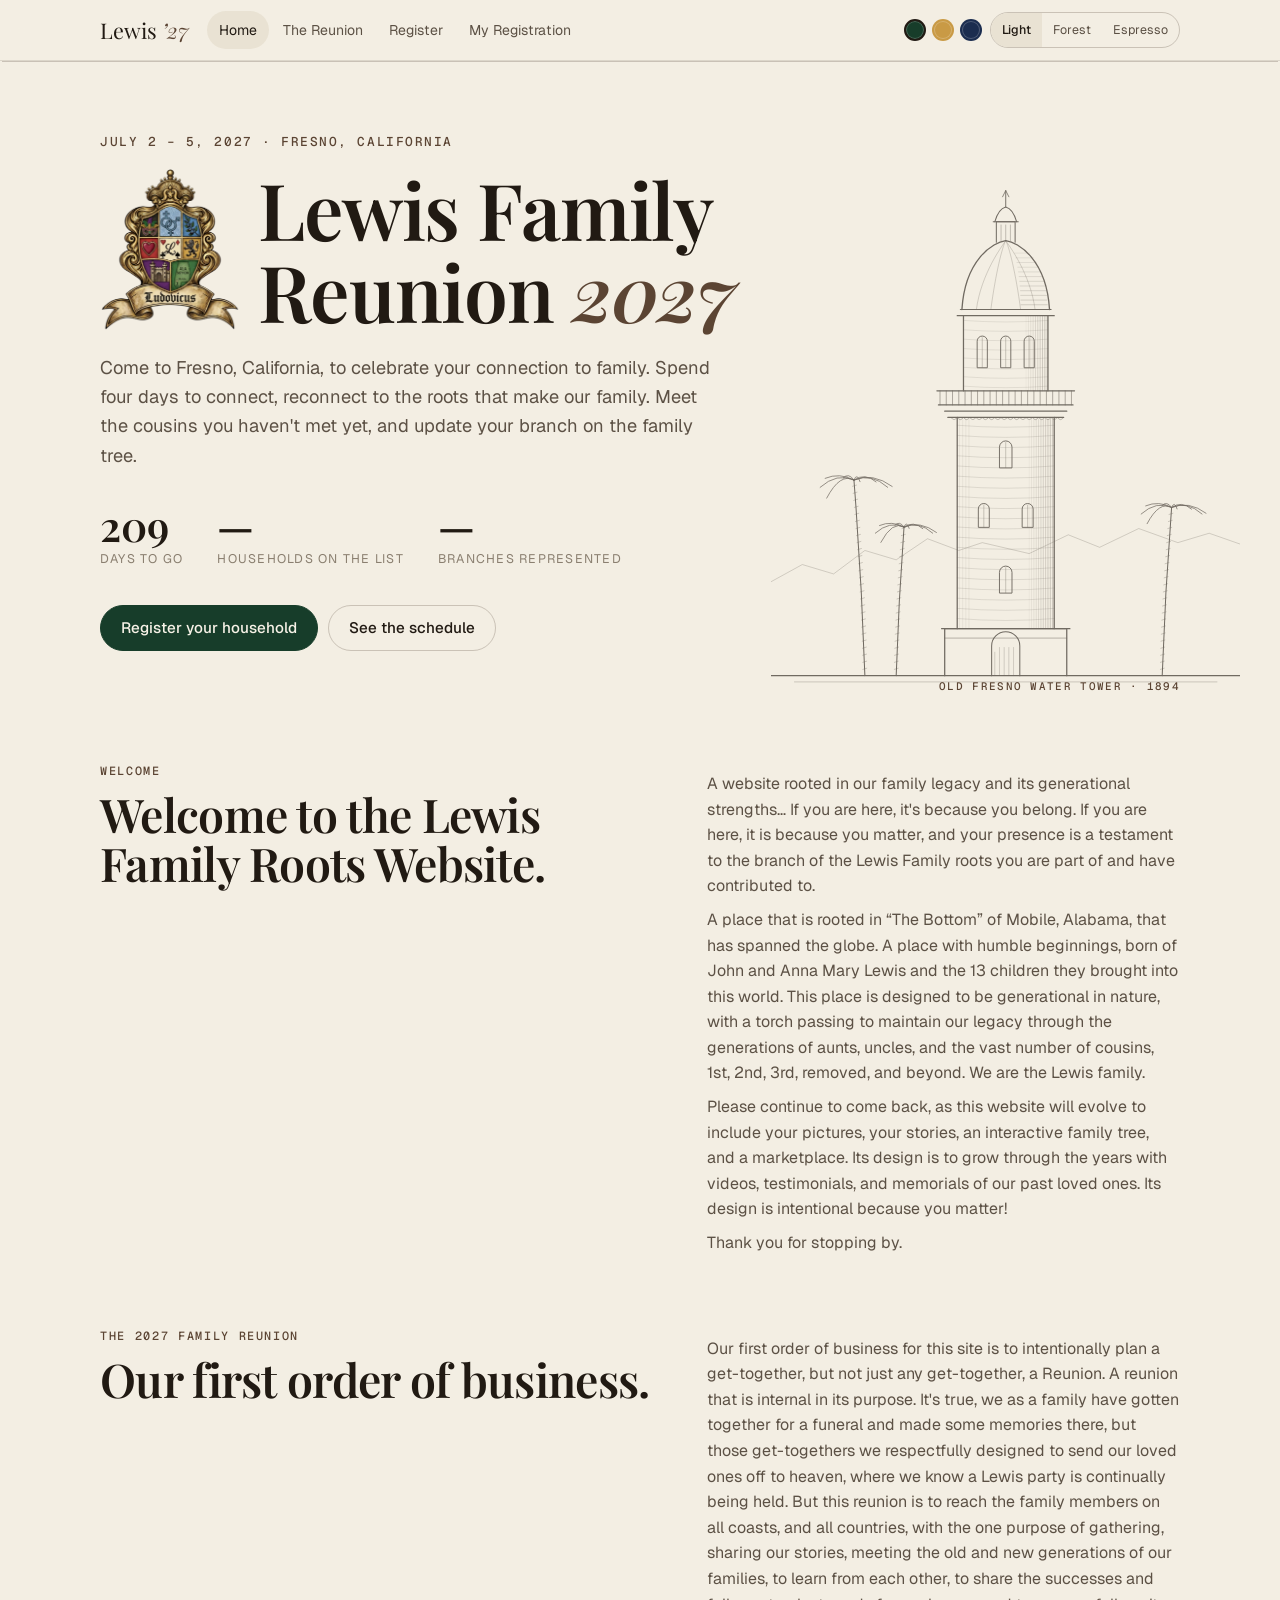
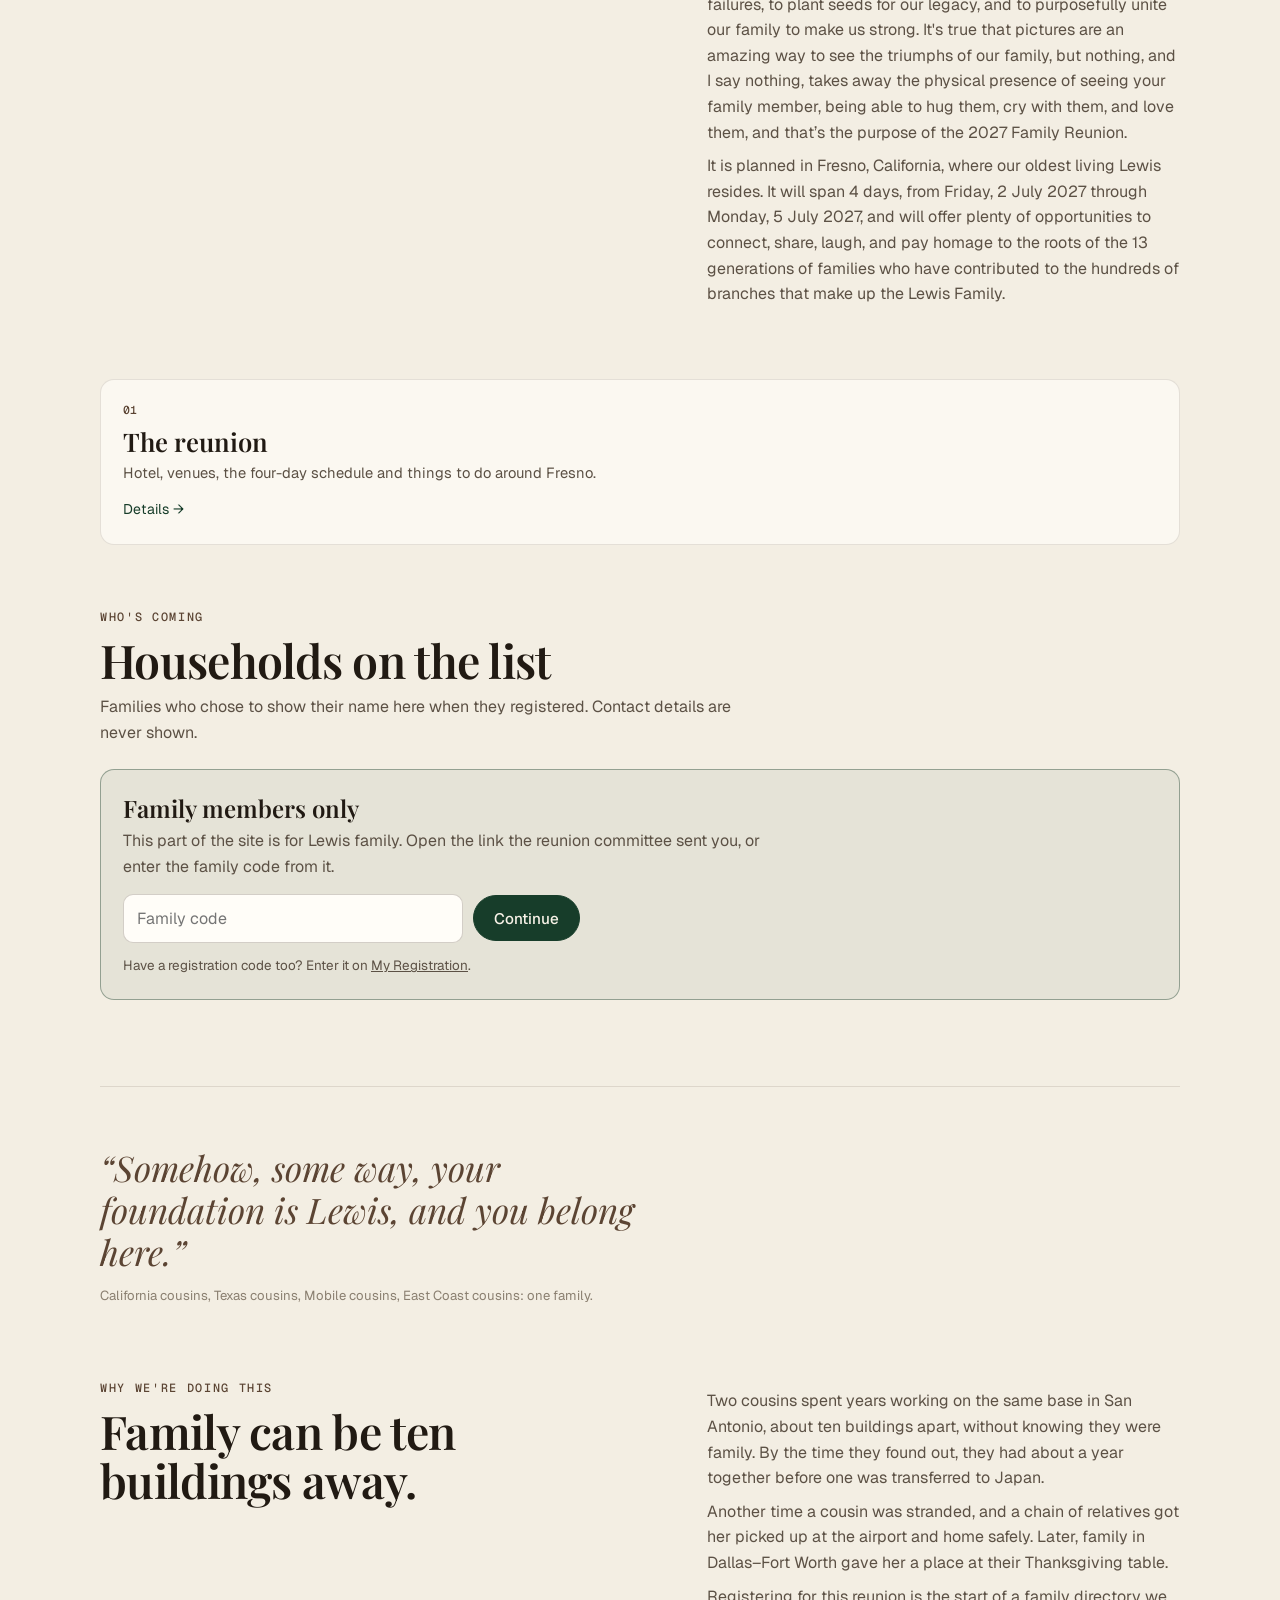
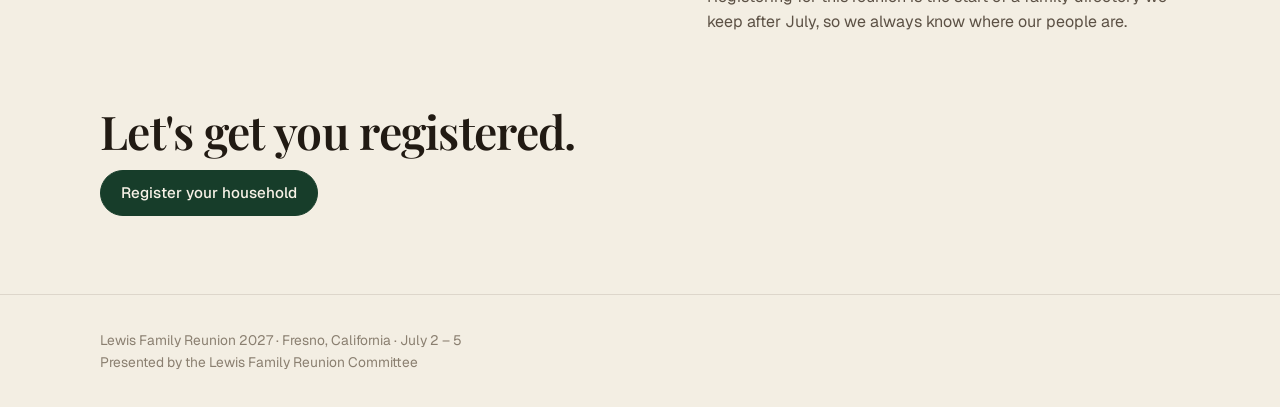
==== commit c6607ba3: "Homepage: add Vincent's welcome and reunion text and a "Let's get you registered" call to action Co-" ====
--- a/index.html
+++ b/index.html
@@ -496,6 +496,34 @@
 
   <div class="wrap">
     <div class="section">
+      <div class="split">
+        <div>
+          <div class="kicker">Welcome</div>
+          <h2>Welcome to the Lewis Family Roots Website.</h2>
+        </div>
+        <div>
+          <p class="lead" style="font-size:1rem">A website rooted in our family legacy and its generational strengths… If you are here, it's because you belong. If you are here, it is because you matter, and your presence is a testament to the branch of the Lewis Family roots you are part of and have contributed to.</p>
+          <p class="lead" style="font-size:1rem">A place that is rooted in “The Bottom” of Mobile, Alabama, that has spanned the globe. A place with humble beginnings, born of John and Anna Mary Lewis and the 13 children they brought into this world. This place is designed to be generational in nature, with a torch passing to maintain our legacy through the generations of aunts, uncles, and the vast number of cousins, 1st, 2nd, 3rd, removed, and beyond. We are the Lewis family.</p>
+          <p class="lead" style="font-size:1rem">Please continue to come back, as this website will evolve to include your pictures, your stories, an interactive family tree, and a marketplace. Its design is to grow through the years with videos, testimonials, and memorials of our past loved ones. Its design is intentional because you matter!</p>
+          <p class="lead" style="font-size:1rem">Thank you for stopping by.</p>
+        </div>
+      </div>
+    </div>
+
+    <div class="section">
+      <div class="split">
+        <div>
+          <div class="kicker">The 2027 Family Reunion</div>
+          <h2>Our first order of business.</h2>
+        </div>
+        <div>
+          <p class="lead" style="font-size:1rem">Our first order of business for this site is to intentionally plan a get-together, but not just any get-together, a Reunion. A reunion that is internal in its purpose. It's true, we as a family have gotten together for a funeral and made some memories there, but those get-togethers we respectfully designed to send our loved ones off to heaven, where we know a Lewis party is continually being held. But this reunion is to reach the family members on all coasts, and all countries, with the one purpose of gathering, sharing our stories, meeting the old and new generations of our families, to learn from each other, to share the successes and failures, to plant seeds for our legacy, and to purposefully unite our family to make us strong. It's true that pictures are an amazing way to see the triumphs of our family, but nothing, and I say nothing, takes away the physical presence of seeing your family member, being able to hug them, cry with them, and love them, and that’s the purpose of the 2027 Family Reunion.</p>
+          <p class="lead" style="font-size:1rem">It is planned in Fresno, California, where our oldest living Lewis resides. It will span 4 days, from Friday, 2 July 2027 through Monday, 5 July 2027, and will offer plenty of opportunities to connect, share, laugh, and pay homage to the roots of the 13 generations of families who have contributed to the hundreds of branches that make up the Lewis Family.</p>
+        </div>
+      </div>
+    </div>
+
+    <div class="section">
       <div class="tiles">
         <a class="tile" href="#reunion"><div class="n">01</div><h3>The reunion</h3><p>Hotel, venues, the four-day schedule and things to do around Fresno.</p><span class="go">Details →</span></a>
         <a class="tile" href="#family"><div class="n">02</div><h3>Our family</h3><p>Both lines of the tree, the names behind the nicknames, our veterans and those we've lost.</p><span class="go">Explore →</span></a>
@@ -530,6 +558,11 @@
           <p class="lead" style="font-size:1rem">Registering for this reunion is the start of a family directory we keep after July, so we always know where our people are.</p>
         </div>
       </div>
+    </div>
+
+    <div class="section">
+      <h2>Let's get you registered.</h2>
+      <div class="row" style="margin-top:14px"><a class="btn" href="#register">Register your household</a></div>
     </div>
   </div>
 </section>
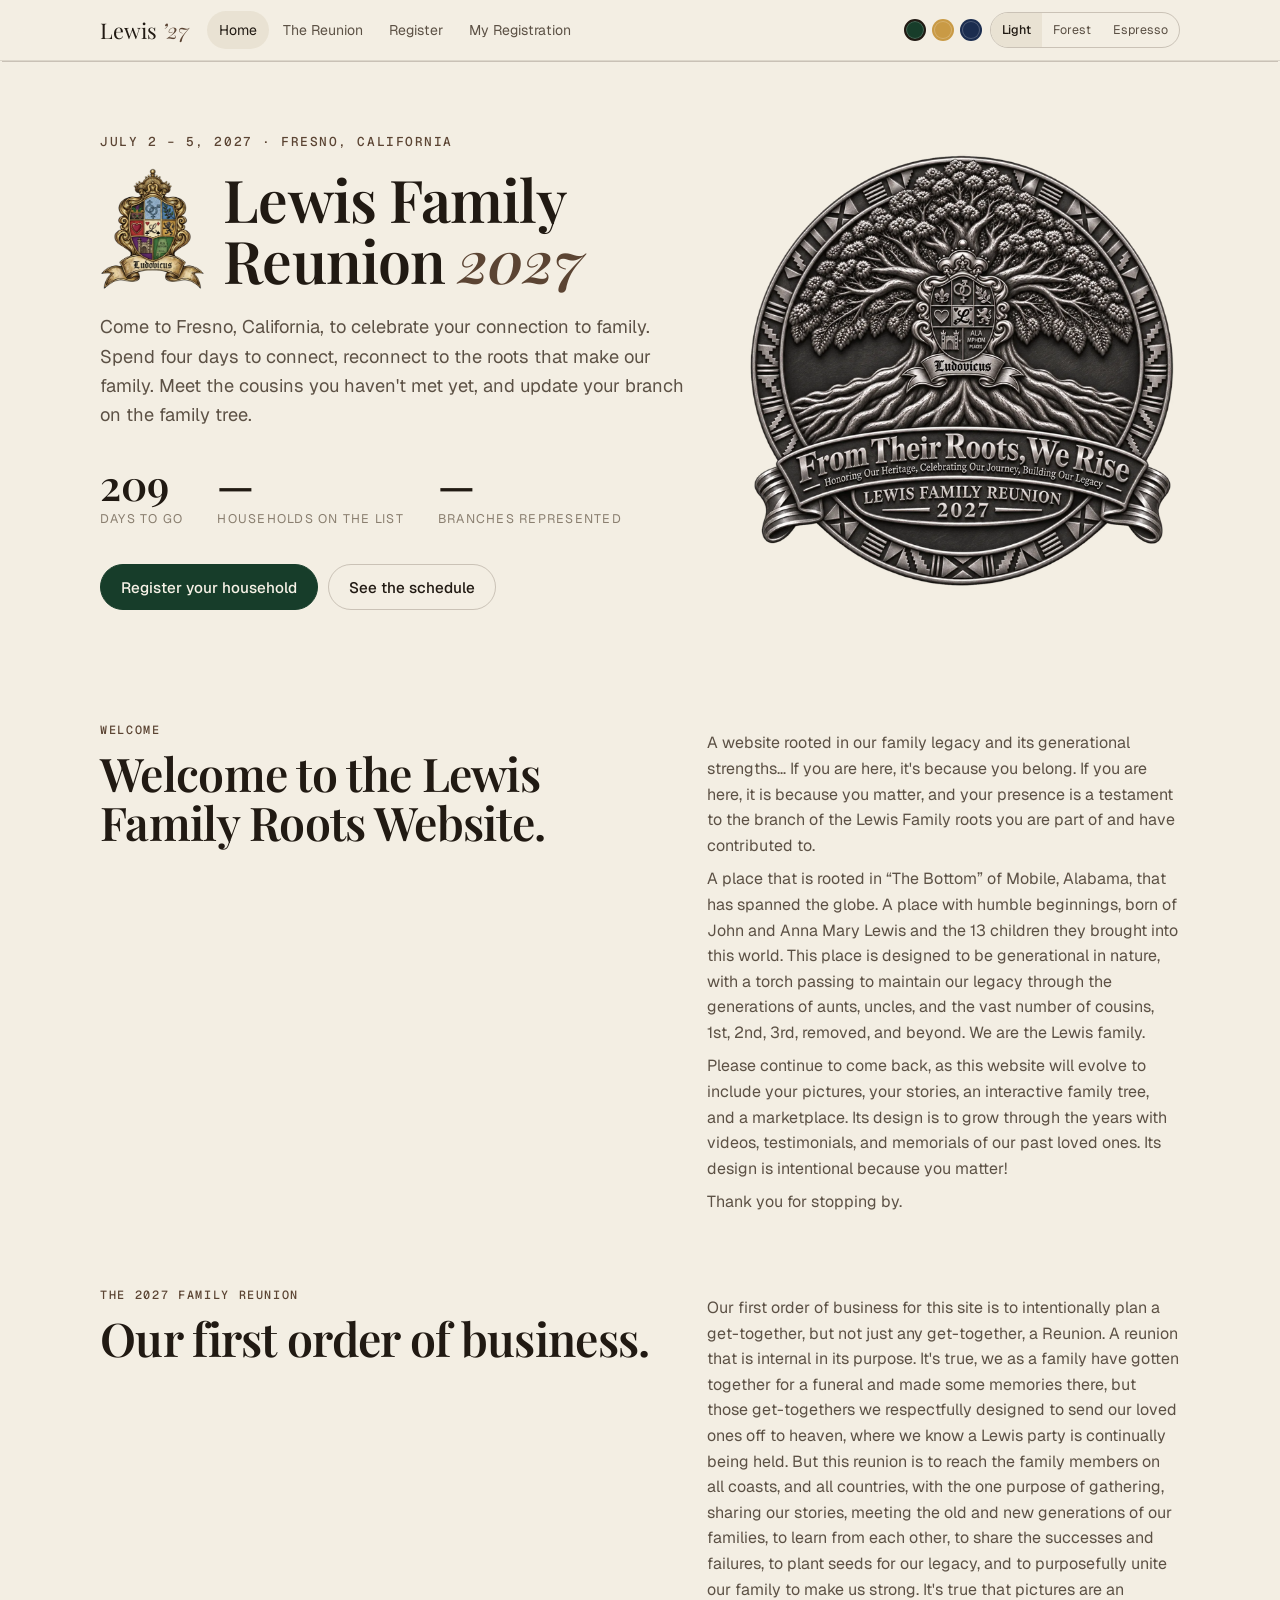
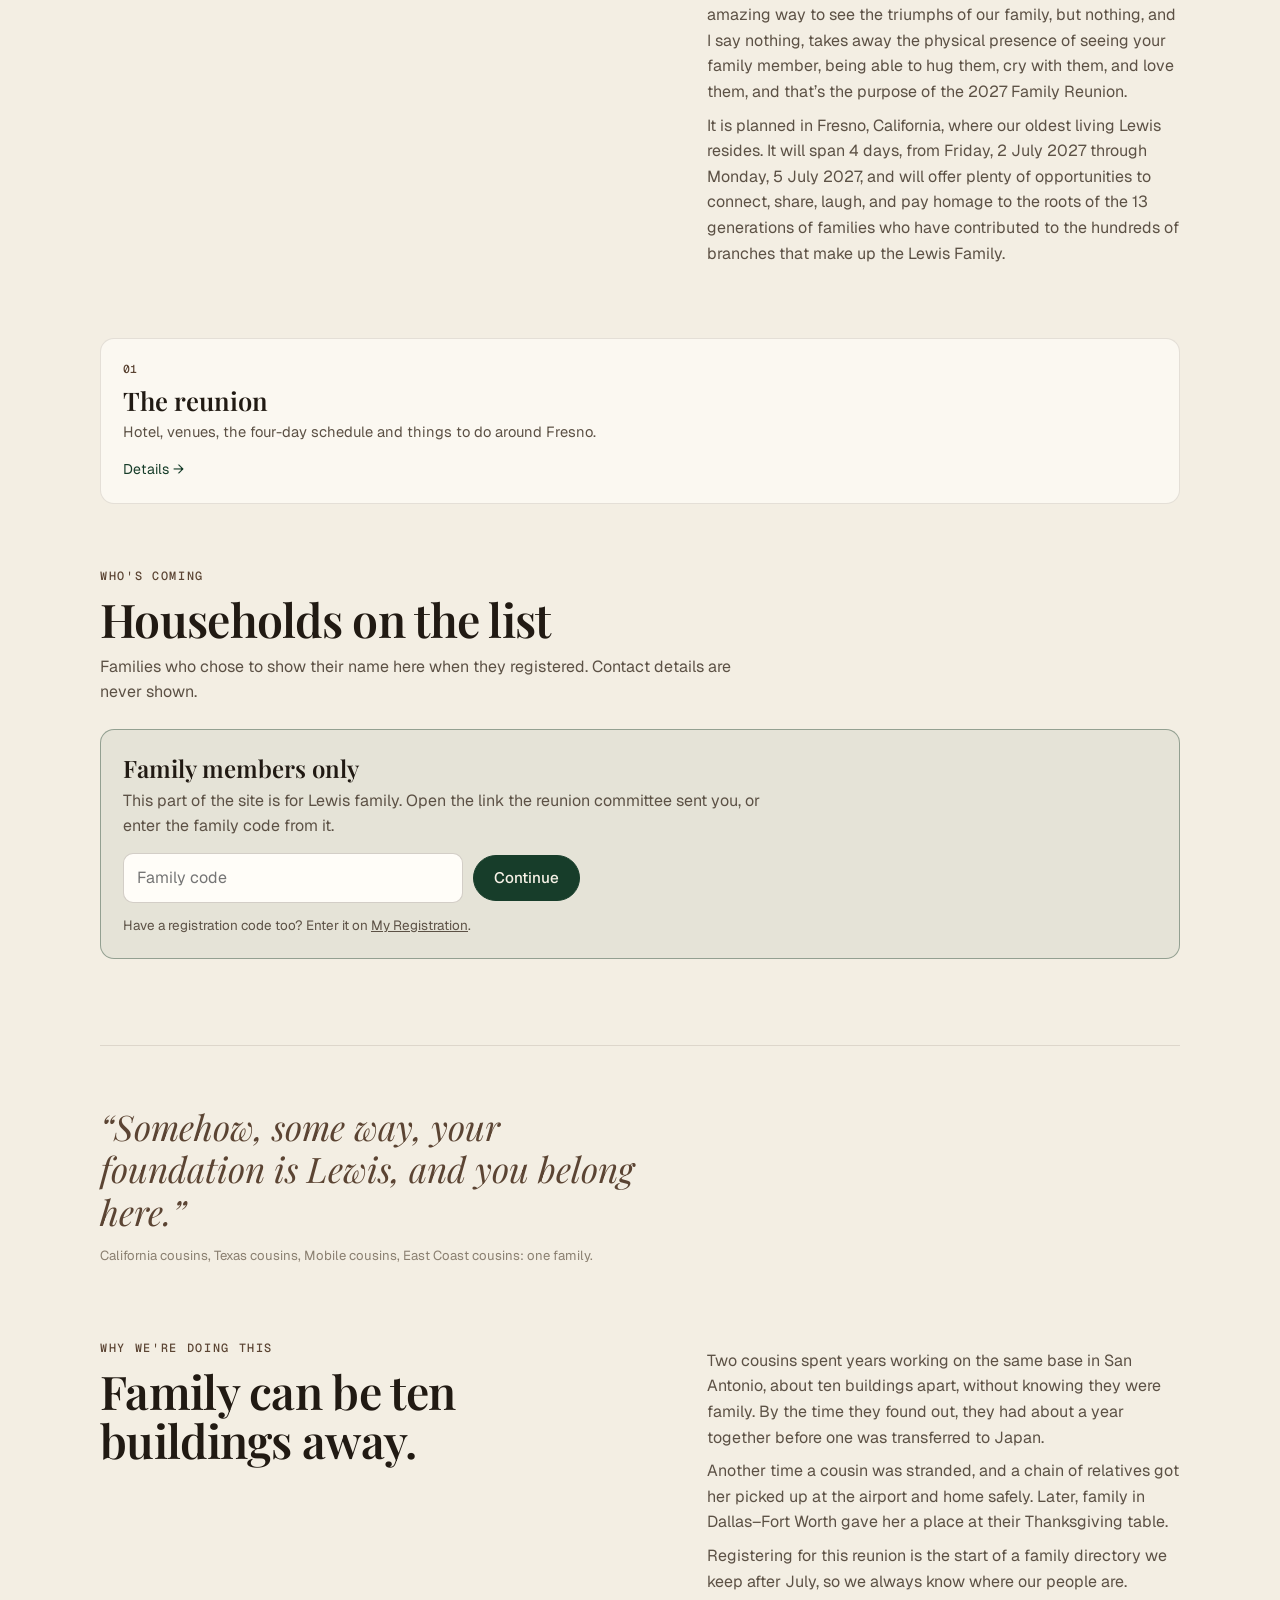
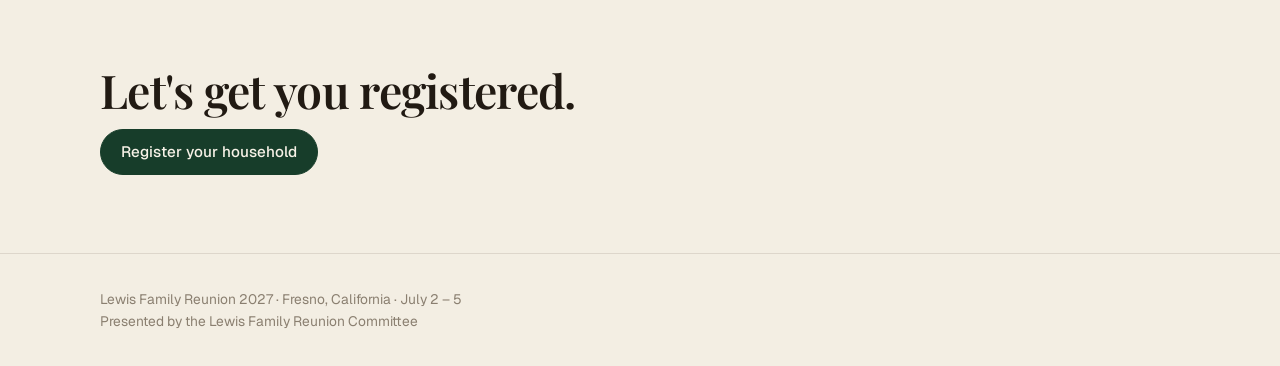
==== commit 468a80f5: "Homepage: the silver reunion medallion in place of the water tower drawing The hero now has the titl" ====
--- a/index.html
+++ b/index.html
@@ -119,10 +119,11 @@
 
 /* hero */
 .hero{position:relative;padding:72px 0 56px;overflow:hidden}
-.landmark{position:absolute;right:max(0px,calc(50% - 600px));bottom:0;height:calc(100% - 20px);max-height:640px;width:auto;color:var(--text);opacity:.55;pointer-events:none}
-[data-mode="light"] .landmark{opacity:.62}
-.landmark-cap{position:absolute;right:max(20px,calc(50% - 540px));bottom:14px;font:500 .68rem var(--mono);letter-spacing:.12em;text-transform:uppercase;color:var(--accent-2)}
-@media(max-width:900px){.landmark{opacity:.1;right:-90px}[data-mode="light"] .landmark{opacity:.11}}
+.hero-grid{display:grid;grid-template-columns:minmax(0,1fr) clamp(280px,34vw,440px);gap:clamp(24px,4vw,56px);align-items:center}
+.hero-grid .hero-title{max-width:100%;font-size:clamp(2rem,4.6vw,3.9rem)}
+.hero-grid .hero-title h1{max-width:none}
+.hero-logo{display:block;width:100%;height:auto}
+@media(max-width:860px){.hero-grid{grid-template-columns:1fr}.hero-logo{order:-1;width:min(320px,76vw);margin:0 auto 8px}}
 .hero .wrap{position:relative}
 .hero .when{font:500 .8rem var(--mono);letter-spacing:.12em;text-transform:uppercase;color:var(--accent-2)}
 .hero h1{margin:18px 0 22px;max-width:13ch}
@@ -472,9 +473,8 @@
 <!-- HOME -->
 <section data-view="home">
   <div class="hero">
-    <svg class="landmark" viewBox="0 0 600 800" aria-hidden="true" fill="none" stroke="currentColor" stroke-width="1" stroke-linecap="round" stroke-linejoin="round"><path d="M0,640 L40,618 L80,630 L120,600 L160,612 L200,585 L240,600 L270,590 L330,604 L380,580 L420,596 L470,572 L520,590 L560,578 L600,592" fill="none" opacity="0.35"/><line x1="0.0" y1="760.0" x2="600.0" y2="760.0" stroke-width="1.4"/><line x1="30.0" y1="768.0" x2="570.0" y2="768.0" opacity="0.4"/><path d="M238,700 L238,430 M362,430 L362,700" fill="none" stroke-width="1.6"/><path d="M222,760 L222,700 L378,700 L378,760" fill="none" stroke-width="1.6"/><line x1="218.0" y1="700.0" x2="382.0" y2="700.0" stroke-width="1.6"/><line x1="222.0" y1="712.0" x2="378.0" y2="712.0" opacity="0.6"/><path d="M282,760 L282,722 A18,18 0 0 1 318,722 L318,760" fill="none" stroke-width="1.3"/><line x1="286.0" y1="730.0" x2="286.0" y2="760.0" opacity="0.35"/><line x1="292.0" y1="724.0" x2="292.0" y2="760.0" opacity="0.35"/><line x1="298.0" y1="724.0" x2="298.0" y2="760.0" opacity="0.35"/><line x1="304.0" y1="724.0" x2="304.0" y2="760.0" opacity="0.35"/><line x1="310.0" y1="724.0" x2="310.0" y2="760.0" opacity="0.35"/><path d="M238,440 Q300,445 362,440" fill="none" opacity="0.22"/><path d="M238,453 Q300,458 362,453" fill="none" opacity="0.22"/><path d="M238,466 Q300,471 362,466" fill="none" opacity="0.22"/><path d="M238,479 Q300,484 362,479" fill="none" opacity="0.22"/><path d="M238,492 Q300,497 362,492" fill="none" opacity="0.22"/><path d="M238,505 Q300,510 362,505" fill="none" opacity="0.22"/><path d="M238,518 Q300,523 362,518" fill="none" opacity="0.22"/><path d="M238,531 Q300,536 362,531" fill="none" opacity="0.22"/><path d="M238,544 Q300,549 362,544" fill="none" opacity="0.22"/><path d="M238,557 Q300,562 362,557" fill="none" opacity="0.22"/><path d="M238,570 Q300,575 362,570" fill="none" opacity="0.22"/><path d="M238,583 Q300,588 362,583" fill="none" opacity="0.22"/><path d="M238,596 Q300,601 362,596" fill="none" opacity="0.22"/><path d="M238,609 Q300,614 362,609" fill="none" opacity="0.22"/><path d="M238,622 Q300,627 362,622" fill="none" opacity="0.22"/><path d="M238,635 Q300,640 362,635" fill="none" opacity="0.22"/><path d="M238,648 Q300,653 362,648" fill="none" opacity="0.22"/><path d="M238,661 Q300,666 362,661" fill="none" opacity="0.22"/><path d="M238,674 Q300,679 362,674" fill="none" opacity="0.22"/><path d="M238,687 Q300,692 362,687" fill="none" opacity="0.22"/><line x1="330.0" y1="432.0" x2="330.0" y2="700.0" opacity="0.08"/><line x1="333.0" y1="432.0" x2="333.0" y2="700.0" opacity="0.115"/><line x1="336.0" y1="432.0" x2="336.0" y2="700.0" opacity="0.15"/><line x1="339.0" y1="432.0" x2="339.0" y2="700.0" opacity="0.185"/><line x1="342.0" y1="432.0" x2="342.0" y2="700.0" opacity="0.22"/><line x1="345.0" y1="432.0" x2="345.0" y2="700.0" opacity="0.255"/><line x1="348.0" y1="432.0" x2="348.0" y2="700.0" opacity="0.29"/><line x1="351.0" y1="432.0" x2="351.0" y2="700.0" opacity="0.325"/><line x1="354.0" y1="432.0" x2="354.0" y2="700.0" opacity="0.36"/><line x1="357.0" y1="432.0" x2="357.0" y2="700.0" opacity="0.395"/><line x1="360.0" y1="432.0" x2="360.0" y2="700.0" opacity="0.43"/><line x1="241.0" y1="432.0" x2="241.0" y2="700.0" opacity="0.12"/><line x1="245.0" y1="432.0" x2="245.0" y2="700.0" opacity="0.12"/><line x1="249.0" y1="432.0" x2="249.0" y2="700.0" opacity="0.12"/><line x1="253.0" y1="432.0" x2="253.0" y2="700.0" opacity="0.12"/><path d="M292.0,654 L292.0,628.0 A8.0,8.0 0 0 1 308.0,628.0 L308.0,654 Z" fill="none" stroke-width="1.2"/><line x1="300.0" y1="622.0" x2="300.0" y2="654.0" opacity="0.45"/><path d="M265.0,570 L265.0,547.0 A7.0,7.0 0 0 1 279.0,547.0 L279.0,570 Z" fill="none" stroke-width="1.2"/><line x1="272.0" y1="542.0" x2="272.0" y2="570.0" opacity="0.45"/><path d="M321.0,570 L321.0,547.0 A7.0,7.0 0 0 1 335.0,547.0 L335.0,570 Z" fill="none" stroke-width="1.2"/><line x1="328.0" y1="542.0" x2="328.0" y2="570.0" opacity="0.45"/><path d="M292.0,494 L292.0,468.0 A8.0,8.0 0 0 1 308.0,468.0 L308.0,494 Z" fill="none" stroke-width="1.2"/><line x1="300.0" y1="462.0" x2="300.0" y2="494.0" opacity="0.45"/><line x1="226.0" y1="430.0" x2="374.0" y2="430.0" stroke-width="1.6"/><line x1="222.0" y1="422.0" x2="378.0" y2="422.0" stroke-width="1.6"/><line x1="214.0" y1="414.0" x2="386.0" y2="414.0" stroke-width="1.6"/><path d="M230,430 Q234,436 238,430" fill="none" opacity="0.5"/><path d="M238,430 Q242,436 246,430" fill="none" opacity="0.5"/><path d="M246,430 Q250,436 254,430" fill="none" opacity="0.5"/><path d="M254,430 Q258,436 262,430" fill="none" opacity="0.5"/><path d="M262,430 Q266,436 270,430" fill="none" opacity="0.5"/><path d="M270,430 Q274,436 278,430" fill="none" opacity="0.5"/><path d="M278,430 Q282,436 286,430" fill="none" opacity="0.5"/><path d="M286,430 Q290,436 294,430" fill="none" opacity="0.5"/><path d="M294,430 Q298,436 302,430" fill="none" opacity="0.5"/><path d="M302,430 Q306,436 310,430" fill="none" opacity="0.5"/><path d="M310,430 Q314,436 318,430" fill="none" opacity="0.5"/><path d="M318,430 Q322,436 326,430" fill="none" opacity="0.5"/><path d="M326,430 Q330,436 334,430" fill="none" opacity="0.5"/><path d="M334,430 Q338,436 342,430" fill="none" opacity="0.5"/><path d="M342,430 Q346,436 350,430" fill="none" opacity="0.5"/><path d="M350,430 Q354,436 358,430" fill="none" opacity="0.5"/><path d="M358,430 Q362,436 366,430" fill="none" opacity="0.5"/><path d="M366,430 Q370,436 374,430" fill="none" opacity="0.5"/><line x1="212.0" y1="396.0" x2="388.0" y2="396.0" stroke-width="1.4"/><line x1="216.0" y1="396.0" x2="216.0" y2="414.0" opacity="0.7"/><line x1="224.0" y1="396.0" x2="224.0" y2="414.0" opacity="0.7"/><line x1="232.0" y1="396.0" x2="232.0" y2="414.0" opacity="0.7"/><line x1="240.0" y1="396.0" x2="240.0" y2="414.0" opacity="0.7"/><line x1="248.0" y1="396.0" x2="248.0" y2="414.0" opacity="0.7"/><line x1="256.0" y1="396.0" x2="256.0" y2="414.0" opacity="0.7"/><line x1="264.0" y1="396.0" x2="264.0" y2="414.0" opacity="0.7"/><line x1="272.0" y1="396.0" x2="272.0" y2="414.0" opacity="0.7"/><line x1="280.0" y1="396.0" x2="280.0" y2="414.0" opacity="0.7"/><line x1="288.0" y1="396.0" x2="288.0" y2="414.0" opacity="0.7"/><line x1="296.0" y1="396.0" x2="296.0" y2="414.0" opacity="0.7"/><line x1="304.0" y1="396.0" x2="304.0" y2="414.0" opacity="0.7"/><line x1="312.0" y1="396.0" x2="312.0" y2="414.0" opacity="0.7"/><line x1="320.0" y1="396.0" x2="320.0" y2="414.0" opacity="0.7"/><line x1="328.0" y1="396.0" x2="328.0" y2="414.0" opacity="0.7"/><line x1="336.0" y1="396.0" x2="336.0" y2="414.0" opacity="0.7"/><line x1="344.0" y1="396.0" x2="344.0" y2="414.0" opacity="0.7"/><line x1="352.0" y1="396.0" x2="352.0" y2="414.0" opacity="0.7"/><line x1="360.0" y1="396.0" x2="360.0" y2="414.0" opacity="0.7"/><line x1="368.0" y1="396.0" x2="368.0" y2="414.0" opacity="0.7"/><line x1="376.0" y1="396.0" x2="376.0" y2="414.0" opacity="0.7"/><line x1="384.0" y1="396.0" x2="384.0" y2="414.0" opacity="0.7"/><path d="M246,396 L246,300 M354,300 L354,396" fill="none" stroke-width="1.6"/><path d="M246,306 Q300,310 354,306" fill="none" opacity="0.18"/><path d="M246,318 Q300,322 354,318" fill="none" opacity="0.18"/><path d="M246,330 Q300,334 354,330" fill="none" opacity="0.18"/><path d="M246,342 Q300,346 354,342" fill="none" opacity="0.18"/><path d="M246,354 Q300,358 354,354" fill="none" opacity="0.18"/><path d="M246,366 Q300,370 354,366" fill="none" opacity="0.18"/><path d="M246,378 Q300,382 354,378" fill="none" opacity="0.18"/><path d="M246,390 Q300,394 354,390" fill="none" opacity="0.18"/><line x1="326.0" y1="300.0" x2="326.0" y2="396.0" opacity="0.08"/><line x1="329.0" y1="300.0" x2="329.0" y2="396.0" opacity="0.12"/><line x1="332.0" y1="300.0" x2="332.0" y2="396.0" opacity="0.16"/><line x1="335.0" y1="300.0" x2="335.0" y2="396.0" opacity="0.2"/><line x1="338.0" y1="300.0" x2="338.0" y2="396.0" opacity="0.24"/><line x1="341.0" y1="300.0" x2="341.0" y2="396.0" opacity="0.28"/><line x1="344.0" y1="300.0" x2="344.0" y2="396.0" opacity="0.32"/><line x1="347.0" y1="300.0" x2="347.0" y2="396.0" opacity="0.36"/><line x1="350.0" y1="300.0" x2="350.0" y2="396.0" opacity="0.4"/><line x1="353.0" y1="300.0" x2="353.0" y2="396.0" opacity="0.44"/><path d="M263.5,366 L263.5,332.5 A6.5,6.5 0 0 1 276.5,332.5 L276.5,366 Z" fill="none" stroke-width="1.2"/><line x1="270.0" y1="328.0" x2="270.0" y2="366.0" opacity="0.45"/><path d="M293.5,366 L293.5,332.5 A6.5,6.5 0 0 1 306.5,332.5 L306.5,366 Z" fill="none" stroke-width="1.2"/><line x1="300.0" y1="328.0" x2="300.0" y2="366.0" opacity="0.45"/><path d="M323.5,366 L323.5,332.5 A6.5,6.5 0 0 1 336.5,332.5 L336.5,366 Z" fill="none" stroke-width="1.2"/><line x1="330.0" y1="328.0" x2="330.0" y2="366.0" opacity="0.45"/><line x1="238.0" y1="300.0" x2="362.0" y2="300.0" stroke-width="1.6"/><line x1="242.0" y1="292.0" x2="358.0" y2="292.0" stroke-width="1.4"/><path d="M244,292 C248,228 284,206 300,204 C316,206 352,228 356,292" fill="none" stroke-width="1.7"/><path d="M262.5,292 C268.5,246 296.0,210 300,204" fill="none" opacity="0.35"/><path d="M337.5,292 C331.5,246 304.0,210 300,204" fill="none" opacity="0.35"/><path d="M281.0,292 C287.0,246 296.0,210 300,204" fill="none" opacity="0.35"/><path d="M319.0,292 C313.0,246 304.0,210 300,204" fill="none" opacity="0.35"/><line x1="311.3" y1="220.0" x2="330.6" y2="220.0" opacity="0.145"/><line x1="313.0" y1="226.0" x2="335.2" y2="226.0" opacity="0.163"/><line x1="314.3" y1="232.0" x2="338.9" y2="232.0" opacity="0.18"/><line x1="315.5" y1="238.0" x2="342.0" y2="238.0" opacity="0.197"/><line x1="316.4" y1="244.0" x2="344.6" y2="244.0" opacity="0.214"/><line x1="317.2" y1="250.0" x2="346.7" y2="250.0" opacity="0.231"/><line x1="317.9" y1="256.0" x2="348.5" y2="256.0" opacity="0.248"/><line x1="318.4" y1="262.0" x2="350.0" y2="262.0" opacity="0.265"/><line x1="318.9" y1="268.0" x2="351.2" y2="268.0" opacity="0.282"/><line x1="319.2" y1="274.0" x2="352.1" y2="274.0" opacity="0.299"/><line x1="319.4" y1="280.0" x2="352.7" y2="280.0" opacity="0.316"/><line x1="319.6" y1="286.0" x2="353.1" y2="286.0" opacity="0.333"/><path d="M288,206 L288,180 L312,180 L312,206" fill="none" stroke-width="1.3"/><line x1="284.0" y1="180.0" x2="316.0" y2="180.0" stroke-width="1.3"/><line x1="294.0" y1="184.0" x2="294.0" y2="204.0" opacity="0.5"/><line x1="300.0" y1="184.0" x2="300.0" y2="204.0" opacity="0.5"/><line x1="306.0" y1="184.0" x2="306.0" y2="204.0" opacity="0.5"/><path d="M286,180 C290,166 296,162 300,161 C304,162 310,166 314,180" fill="none" stroke-width="1.3"/><line x1="300.0" y1="161.0" x2="300.0" y2="140.0" stroke-width="1.2"/><path d="M296,148 L300,140 L304,148" fill="none" stroke-width="1"/><path d="M120,760 Q115.8,635.0 106,510" fill="none" stroke-width="1.3"/><line x1="117.4" y1="752.0" x2="122.4" y2="750.5" opacity="0.4"/><line x1="117.3" y1="743.0" x2="122.3" y2="741.5" opacity="0.4"/><line x1="117.1" y1="734.0" x2="122.1" y2="732.5" opacity="0.4"/><line x1="116.9" y1="725.0" x2="121.9" y2="723.5" opacity="0.4"/><line x1="116.6" y1="716.0" x2="121.6" y2="714.5" opacity="0.4"/><line x1="116.3" y1="707.0" x2="121.3" y2="705.5" opacity="0.4"/><line x1="116.0" y1="698.0" x2="121.0" y2="696.5" opacity="0.4"/><line x1="115.6" y1="689.0" x2="120.6" y2="687.5" opacity="0.4"/><line x1="115.2" y1="680.0" x2="120.2" y2="678.5" opacity="0.4"/><line x1="114.8" y1="671.0" x2="119.8" y2="669.5" opacity="0.4"/><line x1="114.4" y1="662.0" x2="119.4" y2="660.5" opacity="0.4"/><line x1="113.9" y1="653.0" x2="118.9" y2="651.5" opacity="0.4"/><line x1="113.4" y1="644.0" x2="118.4" y2="642.5" opacity="0.4"/><line x1="112.9" y1="635.0" x2="117.9" y2="633.5" opacity="0.4"/><line x1="112.3" y1="626.0" x2="117.3" y2="624.5" opacity="0.4"/><line x1="111.8" y1="617.0" x2="116.8" y2="615.5" opacity="0.4"/><line x1="111.2" y1="608.0" x2="116.2" y2="606.5" opacity="0.4"/><line x1="110.6" y1="599.0" x2="115.6" y2="597.5" opacity="0.4"/><line x1="109.9" y1="590.0" x2="114.9" y2="588.5" opacity="0.4"/><line x1="109.3" y1="581.0" x2="114.3" y2="579.5" opacity="0.4"/><line x1="108.6" y1="572.0" x2="113.6" y2="570.5" opacity="0.4"/><line x1="107.9" y1="563.0" x2="112.9" y2="561.5" opacity="0.4"/><line x1="107.2" y1="554.0" x2="112.2" y2="552.5" opacity="0.4"/><line x1="106.5" y1="545.0" x2="111.5" y2="543.5" opacity="0.4"/><line x1="105.8" y1="536.0" x2="110.8" y2="534.5" opacity="0.4"/><line x1="105.0" y1="527.0" x2="110.0" y2="525.5" opacity="0.4"/><line x1="104.2" y1="518.0" x2="109.2" y2="516.5" opacity="0.4"/><path d="M106.0,510.0 Q84.4,500.0 62.8,519.3" fill="none" opacity="0.85" stroke-width="1.1"/><path d="M106.0,510.0 Q87.6,500.0 69.2,507.8" fill="none" opacity="0.85" stroke-width="1.1"/><path d="M106.0,510.0 Q99.2,500.0 92.3,507.3" fill="none" opacity="0.85" stroke-width="1.1"/><path d="M106.0,510.0 Q109.9,500.0 113.8,512.1" fill="none" opacity="0.85" stroke-width="1.1"/><path d="M106.0,510.0 Q120.1,500.0 134.3,512.4" fill="none" opacity="0.85" stroke-width="1.1"/><path d="M106.0,510.0 Q130.4,500.0 154.9,518.2" fill="none" opacity="0.85" stroke-width="1.1"/><path d="M106.0,510.0 Q127.6,500.0 149.2,519.3" fill="none" opacity="0.85" stroke-width="1.1"/><path d="M106.0,510.0 Q88.6,500.0 71.2,533.1" fill="none" opacity="0.85" stroke-width="1.1"/><path d="M160,760 Q163.0,665.0 170,570" fill="none" stroke-width="1.3"/><line x1="157.6" y1="752.0" x2="162.6" y2="750.5" opacity="0.4"/><line x1="157.7" y1="743.0" x2="162.7" y2="741.5" opacity="0.4"/><line x1="157.9" y1="734.0" x2="162.9" y2="732.5" opacity="0.4"/><line x1="158.2" y1="725.0" x2="163.2" y2="723.5" opacity="0.4"/><line x1="158.5" y1="716.0" x2="163.5" y2="714.5" opacity="0.4"/><line x1="158.8" y1="707.0" x2="163.8" y2="705.5" opacity="0.4"/><line x1="159.2" y1="698.0" x2="164.2" y2="696.5" opacity="0.4"/><line x1="159.6" y1="689.0" x2="164.6" y2="687.5" opacity="0.4"/><line x1="160.0" y1="680.0" x2="165.0" y2="678.5" opacity="0.4"/><line x1="160.5" y1="671.0" x2="165.5" y2="669.5" opacity="0.4"/><line x1="161.0" y1="662.0" x2="166.0" y2="660.5" opacity="0.4"/><line x1="161.5" y1="653.0" x2="166.5" y2="651.5" opacity="0.4"/><line x1="162.0" y1="644.0" x2="167.0" y2="642.5" opacity="0.4"/><line x1="162.6" y1="635.0" x2="167.6" y2="633.5" opacity="0.4"/><line x1="163.2" y1="626.0" x2="168.2" y2="624.5" opacity="0.4"/><line x1="163.8" y1="617.0" x2="168.8" y2="615.5" opacity="0.4"/><line x1="164.5" y1="608.0" x2="169.5" y2="606.5" opacity="0.4"/><line x1="165.2" y1="599.0" x2="170.2" y2="597.5" opacity="0.4"/><line x1="165.9" y1="590.0" x2="170.9" y2="588.5" opacity="0.4"/><line x1="166.6" y1="581.0" x2="171.6" y2="579.5" opacity="0.4"/><line x1="167.3" y1="572.0" x2="172.3" y2="570.5" opacity="0.4"/><path d="M170.0,570.0 Q151.6,561.5 133.3,577.9" fill="none" opacity="0.85" stroke-width="1.1"/><path d="M170.0,570.0 Q154.4,561.5 138.7,568.1" fill="none" opacity="0.85" stroke-width="1.1"/><path d="M170.0,570.0 Q164.2,561.5 158.4,567.7" fill="none" opacity="0.85" stroke-width="1.1"/><path d="M170.0,570.0 Q173.3,561.5 176.6,571.8" fill="none" opacity="0.85" stroke-width="1.1"/><path d="M170.0,570.0 Q182.0,561.5 194.0,572.1" fill="none" opacity="0.85" stroke-width="1.1"/><path d="M170.0,570.0 Q190.8,561.5 211.5,577.0" fill="none" opacity="0.85" stroke-width="1.1"/><path d="M170.0,570.0 Q188.4,561.5 206.7,577.9" fill="none" opacity="0.85" stroke-width="1.1"/><path d="M170.0,570.0 Q155.2,561.5 140.4,589.7" fill="none" opacity="0.85" stroke-width="1.1"/><path d="M500,760 Q503.6,652.5 512,545" fill="none" stroke-width="1.3"/><line x1="497.6" y1="752.0" x2="502.6" y2="750.5" opacity="0.4"/><line x1="497.7" y1="743.0" x2="502.7" y2="741.5" opacity="0.4"/><line x1="497.9" y1="734.0" x2="502.9" y2="732.5" opacity="0.4"/><line x1="498.2" y1="725.0" x2="503.2" y2="723.5" opacity="0.4"/><line x1="498.4" y1="716.0" x2="503.4" y2="714.5" opacity="0.4"/><line x1="498.8" y1="707.0" x2="503.8" y2="705.5" opacity="0.4"/><line x1="499.1" y1="698.0" x2="504.1" y2="696.5" opacity="0.4"/><line x1="499.5" y1="689.0" x2="504.5" y2="687.5" opacity="0.4"/><line x1="500.0" y1="680.0" x2="505.0" y2="678.5" opacity="0.4"/><line x1="500.4" y1="671.0" x2="505.4" y2="669.5" opacity="0.4"/><line x1="500.9" y1="662.0" x2="505.9" y2="660.5" opacity="0.4"/><line x1="501.4" y1="653.0" x2="506.4" y2="651.5" opacity="0.4"/><line x1="502.0" y1="644.0" x2="507.0" y2="642.5" opacity="0.4"/><line x1="502.5" y1="635.0" x2="507.5" y2="633.5" opacity="0.4"/><line x1="503.1" y1="626.0" x2="508.1" y2="624.5" opacity="0.4"/><line x1="503.7" y1="617.0" x2="508.7" y2="615.5" opacity="0.4"/><line x1="504.4" y1="608.0" x2="509.4" y2="606.5" opacity="0.4"/><line x1="505.1" y1="599.0" x2="510.1" y2="597.5" opacity="0.4"/><line x1="505.7" y1="590.0" x2="510.7" y2="588.5" opacity="0.4"/><line x1="506.5" y1="581.0" x2="511.5" y2="579.5" opacity="0.4"/><line x1="507.2" y1="572.0" x2="512.2" y2="570.5" opacity="0.4"/><line x1="507.9" y1="563.0" x2="512.9" y2="561.5" opacity="0.4"/><line x1="508.7" y1="554.0" x2="513.7" y2="552.5" opacity="0.4"/><path d="M512.0,545.0 Q492.5,536.0 473.1,553.4" fill="none" opacity="0.85" stroke-width="1.1"/><path d="M512.0,545.0 Q495.5,536.0 478.9,543.0" fill="none" opacity="0.85" stroke-width="1.1"/><path d="M512.0,545.0 Q505.8,536.0 499.7,542.6" fill="none" opacity="0.85" stroke-width="1.1"/><path d="M512.0,545.0 Q515.5,536.0 519.0,546.9" fill="none" opacity="0.85" stroke-width="1.1"/><path d="M512.0,545.0 Q524.7,536.0 537.5,547.2" fill="none" opacity="0.85" stroke-width="1.1"/><path d="M512.0,545.0 Q534.0,536.0 556.0,552.4" fill="none" opacity="0.85" stroke-width="1.1"/><path d="M512.0,545.0 Q531.5,536.0 550.9,553.4" fill="none" opacity="0.85" stroke-width="1.1"/><path d="M512.0,545.0 Q496.4,536.0 480.7,565.8" fill="none" opacity="0.85" stroke-width="1.1"/></svg>
-    <span class="landmark-cap" aria-hidden="true">Old Fresno Water Tower · 1894</span>
-    <div class="wrap">
+    <div class="wrap hero-grid">
+      <div class="hero-text">
       <div class="when">July 2 – 5, 2027 · Fresno, California</div>
       <div class="hero-title">
         <img class="hero-crest" src="assets/lewis-family-crest.png" width="288" height="335" alt="Lewis family crest" decoding="async">
@@ -491,6 +491,8 @@
         <a class="btn quiet" href="#reunion">See the schedule</a>
       </div>
       <div class="banner" id="accessBanner" hidden></div>
+      </div>
+      <img class="hero-logo" src="assets/site-logo.png?v=20261122c" width="640" height="640" alt="Lewis Family Reunion 2027 logo: From Their Roots, We Rise. Honoring our heritage, celebrating our journey, building our legacy." decoding="async">
     </div>
   </div>
 
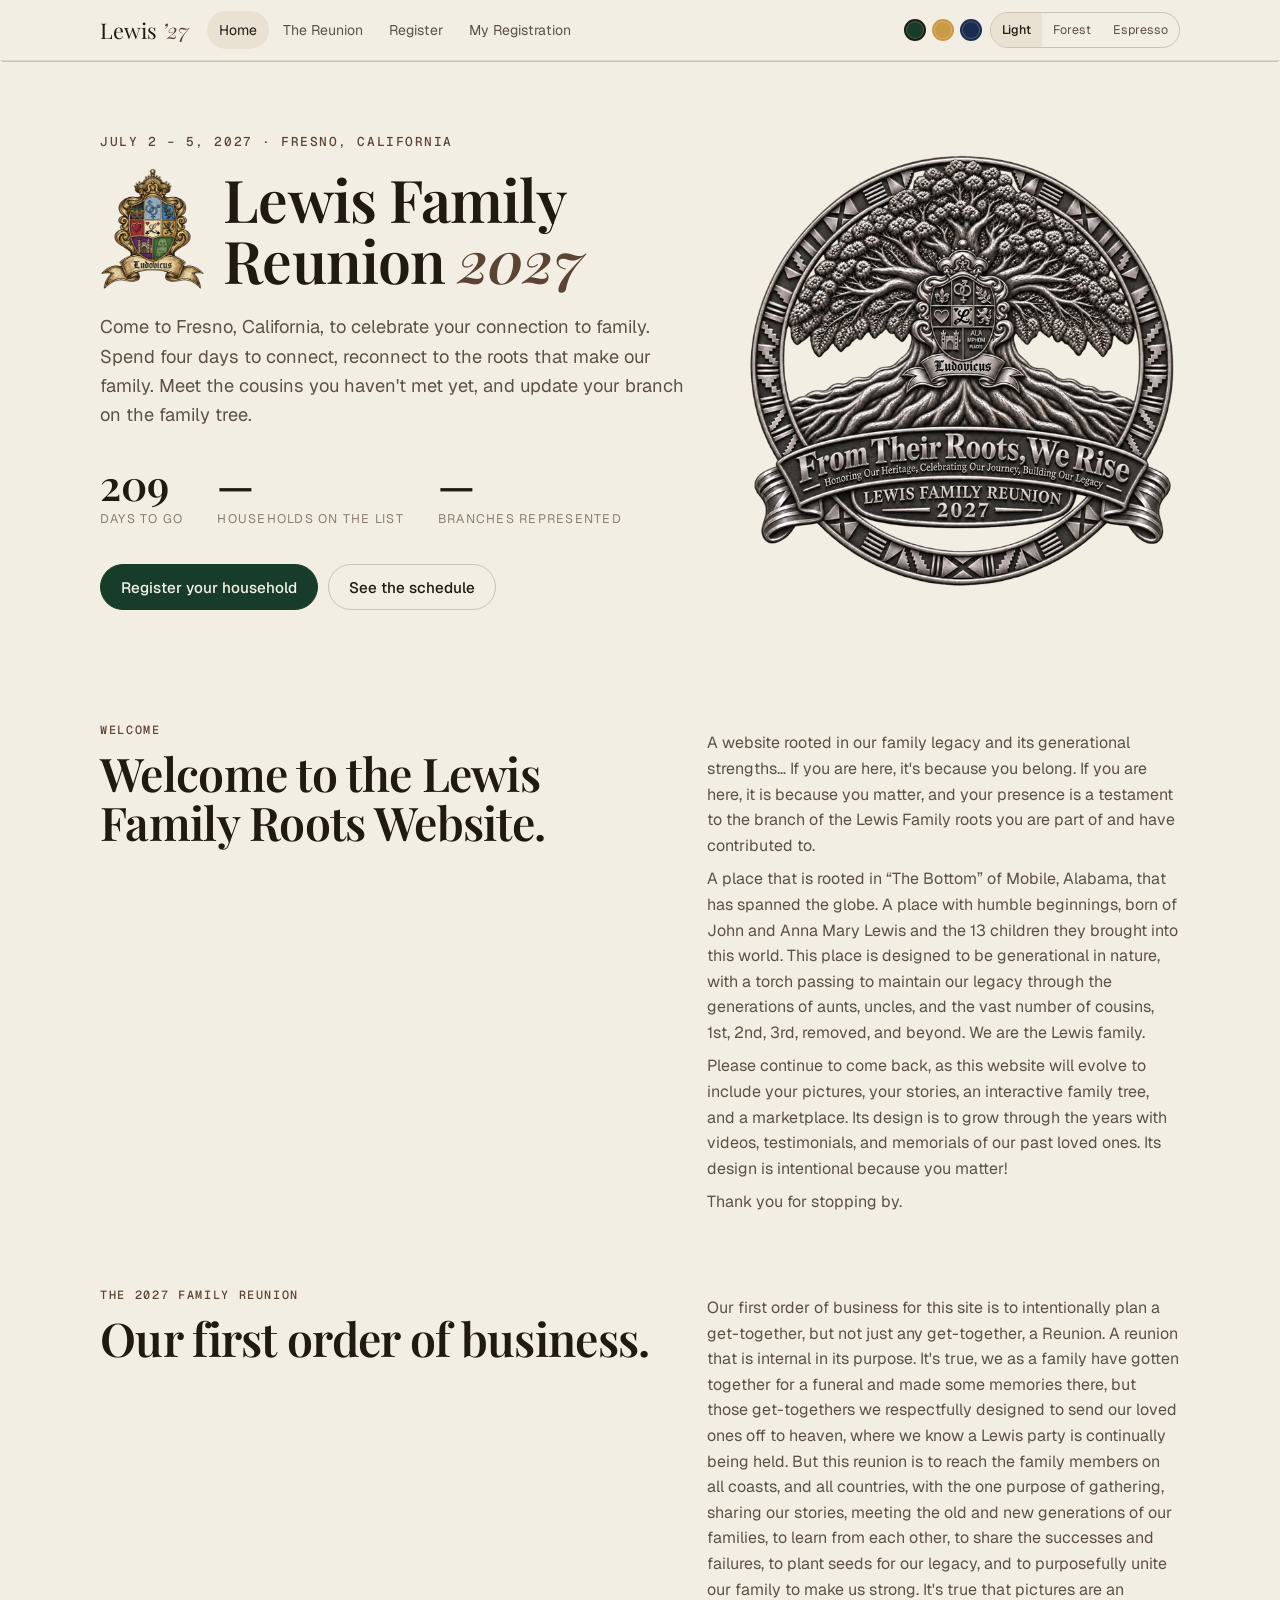
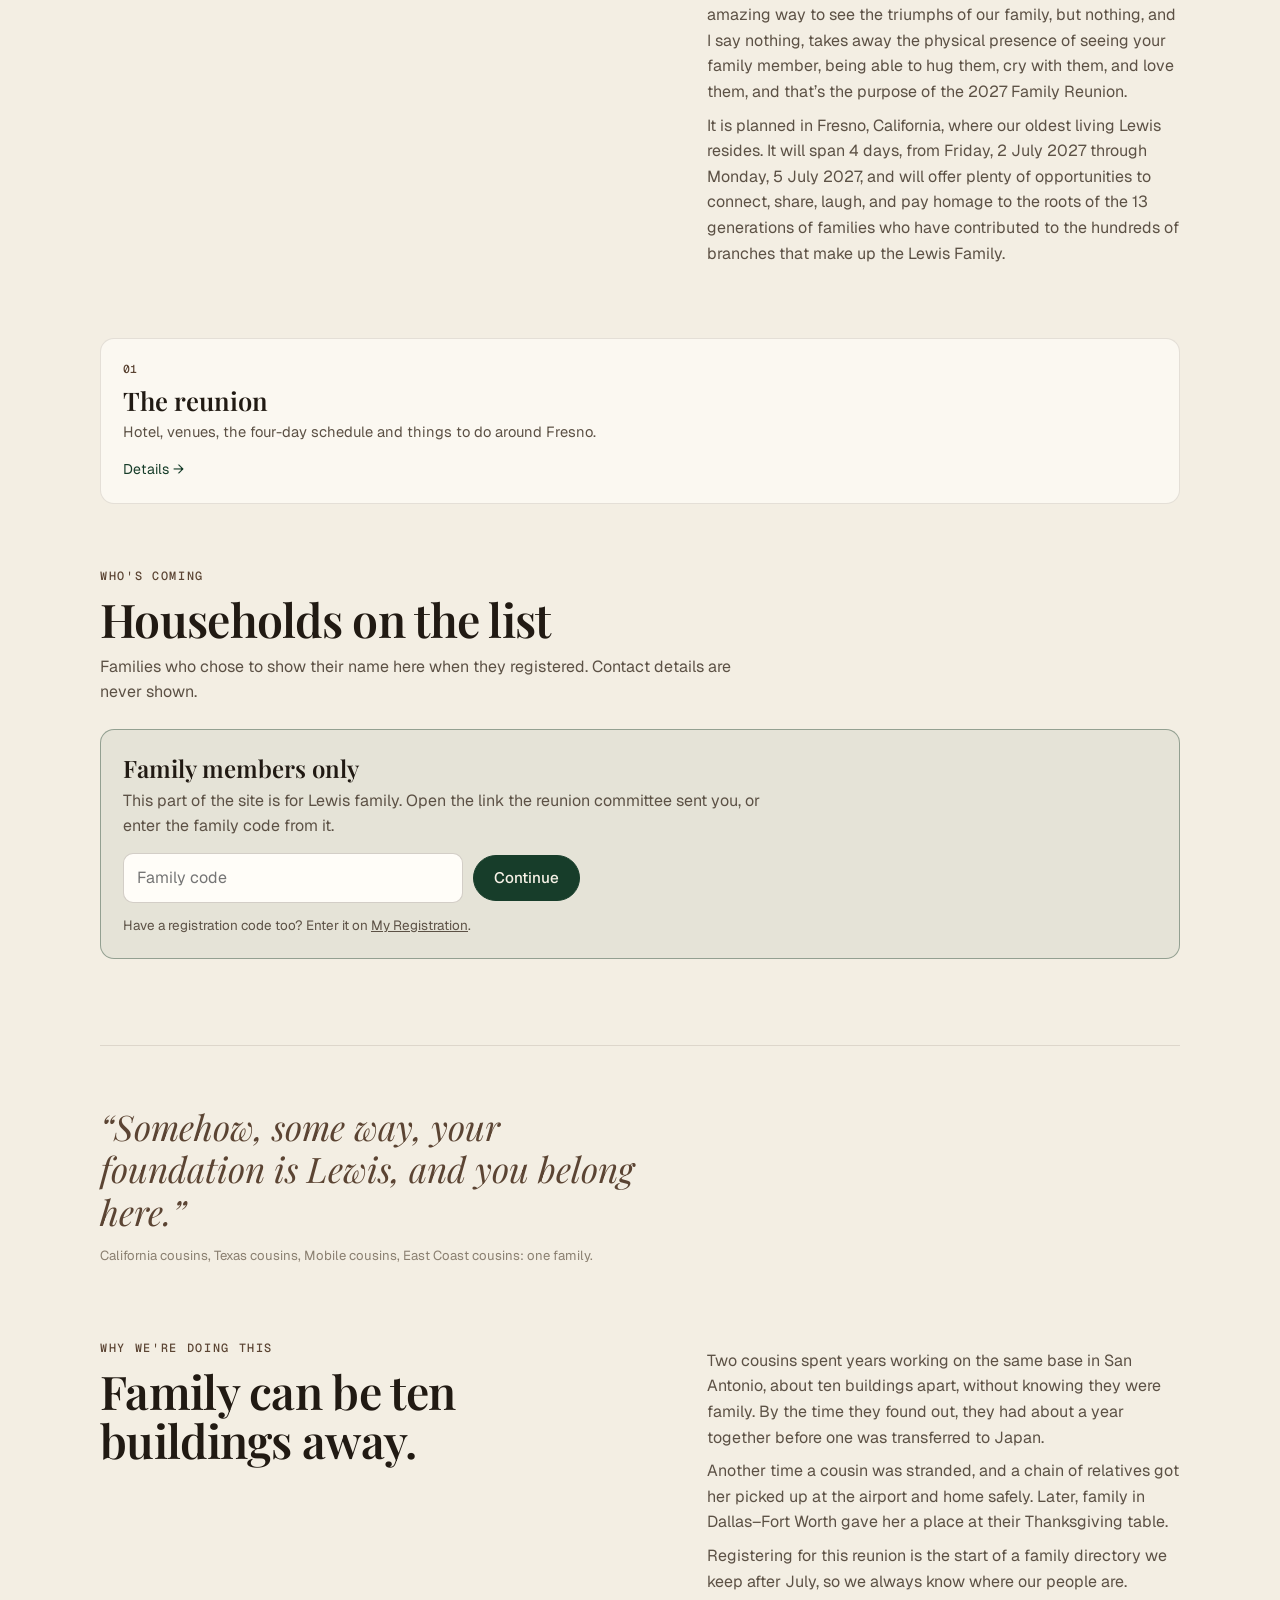
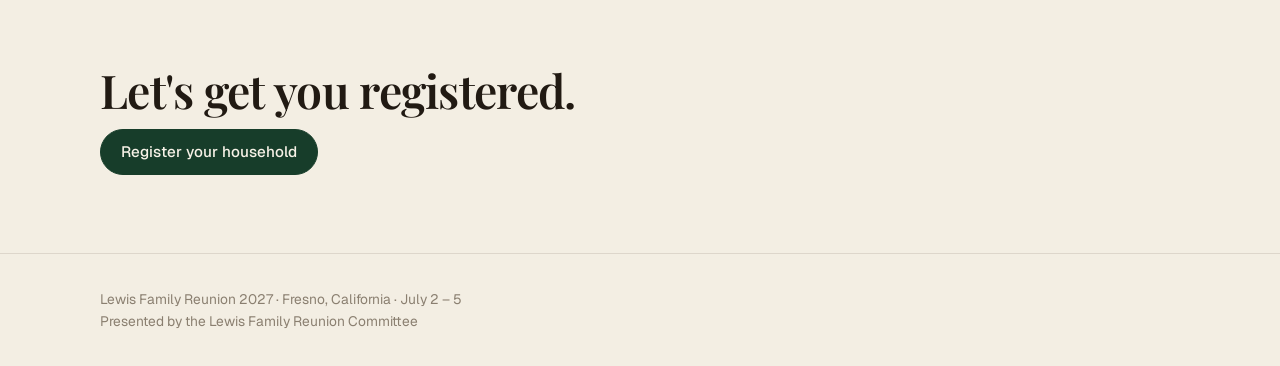
==== commit cbe30e69: "Homepage and review page: the open silver medallion (gaps between the leaves and roots show the page" ====
--- a/index.html
+++ b/index.html
@@ -492,7 +492,7 @@
       </div>
       <div class="banner" id="accessBanner" hidden></div>
       </div>
-      <img class="hero-logo" src="assets/site-logo.png?v=20261122c" width="640" height="640" alt="Lewis Family Reunion 2027 logo: From Their Roots, We Rise. Honoring our heritage, celebrating our journey, building our legacy." decoding="async">
+      <img class="hero-logo" src="assets/site-logo.png?v=20261122d" width="640" height="640" alt="Lewis Family Reunion 2027 logo: From Their Roots, We Rise. Honoring our heritage, celebrating our journey, building our legacy." decoding="async">
     </div>
   </div>
 
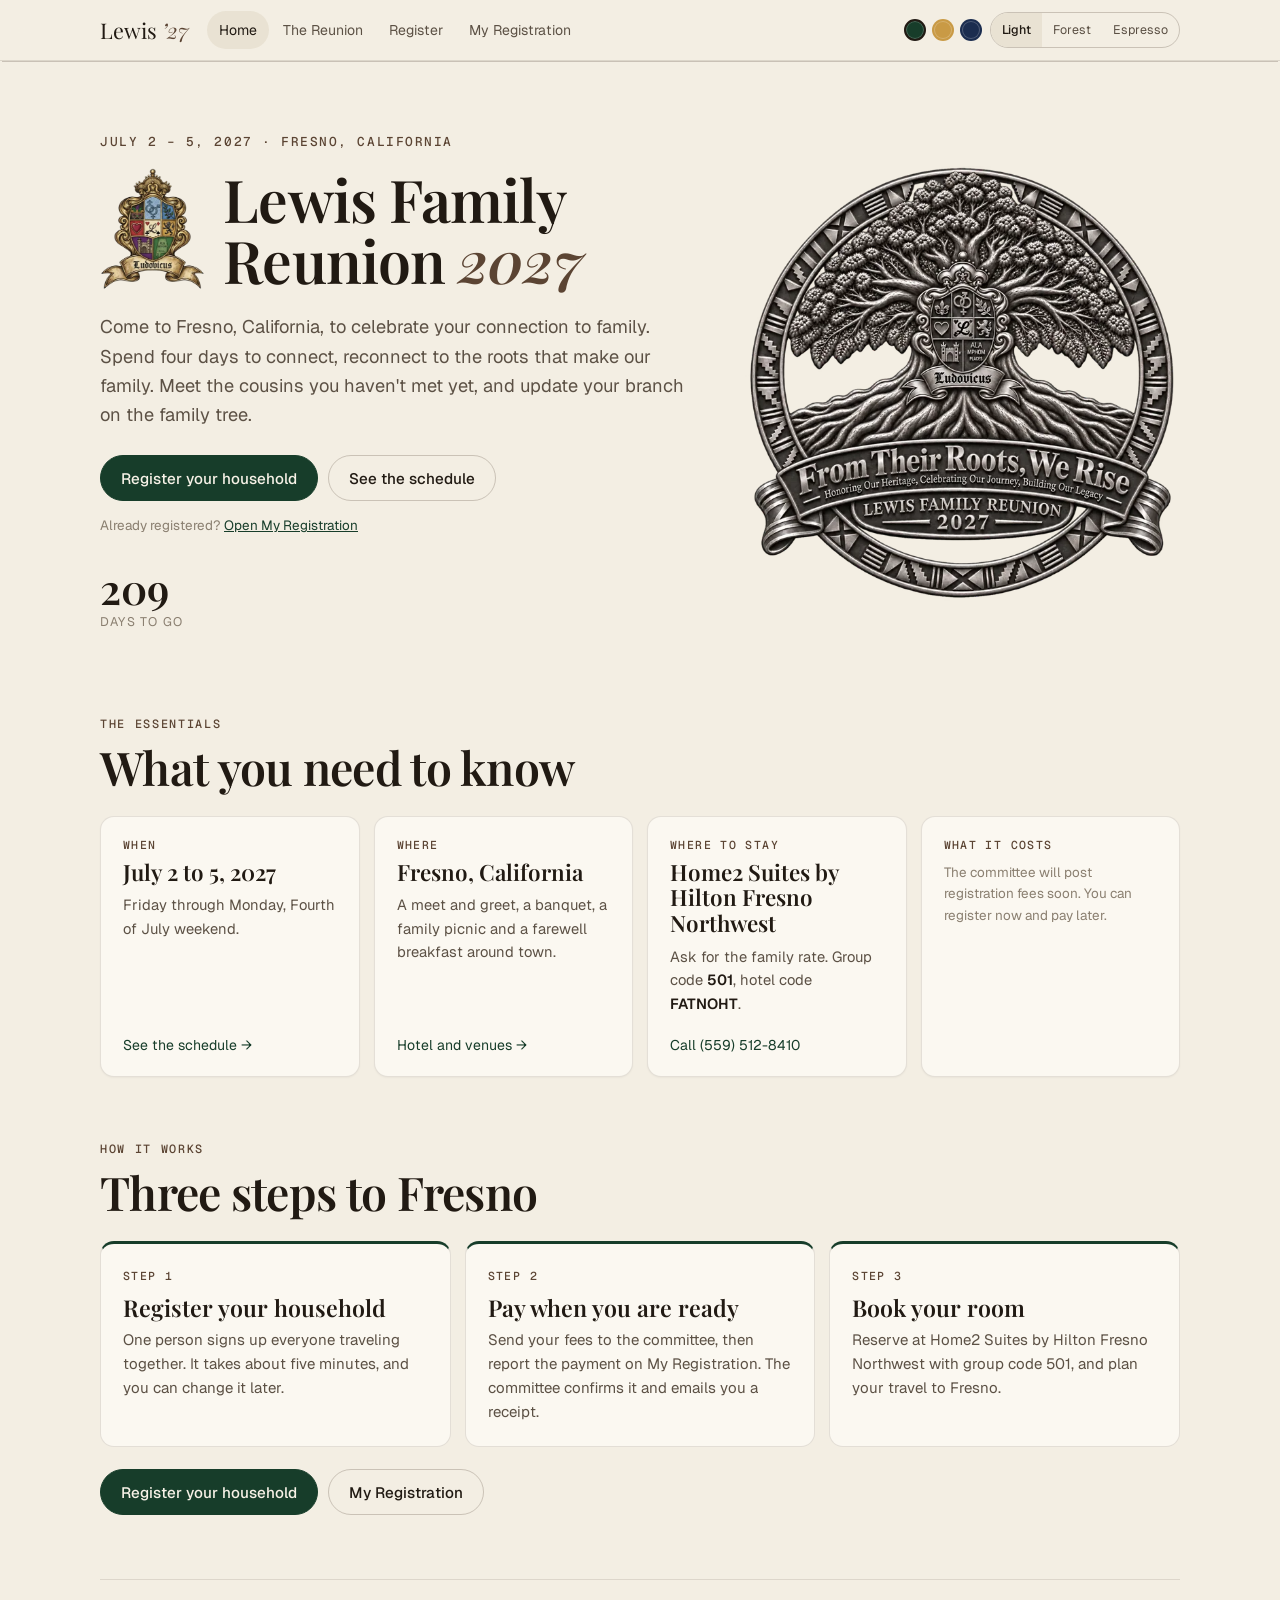
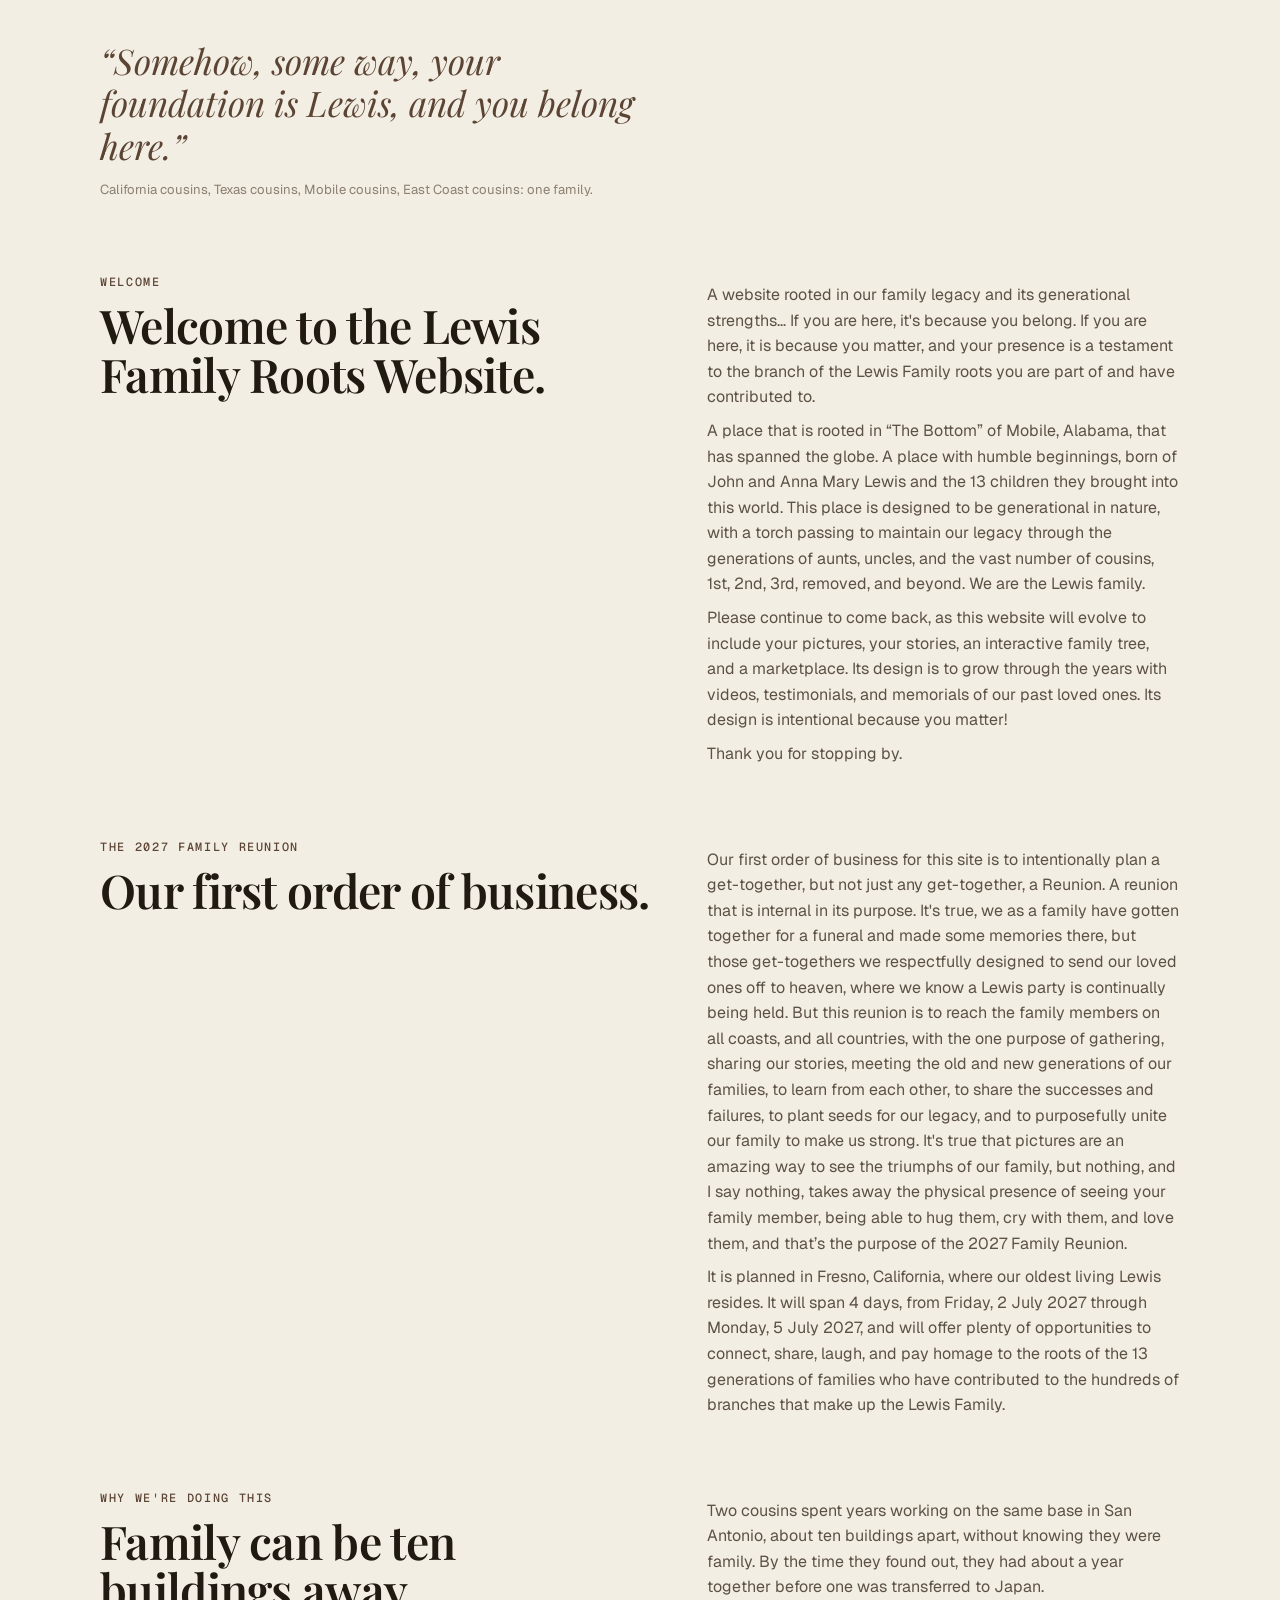
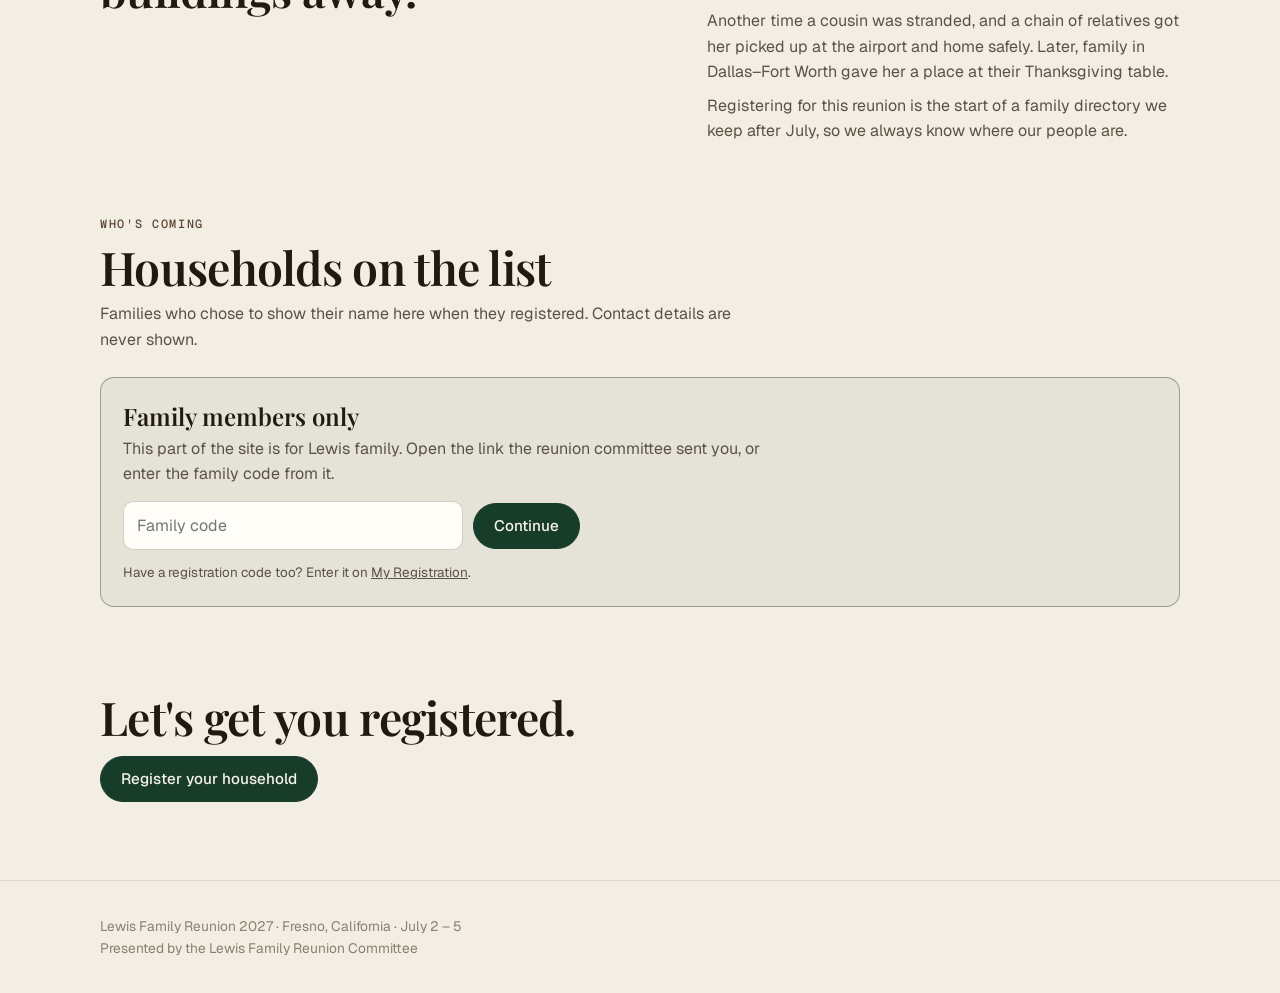
==== commit c0571c7f: "Homepage for opening day, a share kit with flyer and QR code, and a welcome email that gives the fee" ====
--- a/index.html
+++ b/index.html
@@ -122,34 +122,66 @@
 .hero-grid{display:grid;grid-template-columns:minmax(0,1fr) clamp(280px,34vw,440px);gap:clamp(24px,4vw,56px);align-items:center}
 .hero-grid .hero-title{max-width:100%;font-size:clamp(2rem,4.6vw,3.9rem)}
 .hero-grid .hero-title h1{max-width:none}
-.hero-logo{display:block;width:100%;height:auto}
-@media(max-width:860px){.hero-grid{grid-template-columns:1fr}.hero-logo{order:-1;width:min(320px,76vw);margin:0 auto 8px}}
+/* The medallion is a 133 KB WebP with the PNG as a fallback, and lazy so a phone only fetches the copy it shows. */
+.hero-logo{display:block}
+.hero-logo img,.medal img{display:block;width:100%;height:auto}
+/* On phones the title, date and Register button come first; the round medallion moves down to the family quote (.medal). */
+@media(max-width:860px){.hero-grid{grid-template-columns:1fr}.hero-logo{display:none}.hero{padding:34px 0 26px}}
 .hero .wrap{position:relative}
 .hero .when{font:500 .8rem var(--mono);letter-spacing:.12em;text-transform:uppercase;color:var(--accent-2)}
 .hero h1{margin:18px 0 22px;max-width:13ch}
 .hero-title{display:flex;align-items:center;gap:clamp(10px,1.7vw,18px);margin:18px 0 22px;max-width:62%;font-size:clamp(2rem,6.6vw,4.9rem)}
 .hero-title h1{margin:0;font-size:inherit}
 /* The crest matches two lines of the title at 1.04 line height. */
-.hero-crest{display:block;flex:0 0 auto;width:auto;height:2.08em}
+.hero-title picture{display:block;flex:0 0 auto}
+.hero-crest{display:block;width:auto;height:2.08em}
 @media(max-width:900px){.hero-title{max-width:100%}}
 .hero h1 i{color:var(--accent-2)}
 .lead{font-size:1.14rem;color:var(--muted);max-width:52ch}
-.count{display:flex;gap:34px;flex-wrap:wrap;margin:34px 0}
+.hero-cta{margin-top:26px}
+.hero-back{margin:14px 0 0}
+.hero-back a{color:var(--accent-text)}
+.count{display:flex;gap:14px 34px;flex-wrap:wrap;margin:30px 0 0}
 .count div b{display:block;font:600 2.6rem/1 var(--display);color:var(--text)}
 .count div span{font-size:.78rem;color:var(--faint);text-transform:uppercase;letter-spacing:.1em}
 .quote{font-family:var(--display);font-style:italic;font-size:clamp(1.5rem,3.2vw,2.2rem);line-height:1.2;max-width:28ch;margin:0;color:var(--accent-2)}
 .quote-wrap{padding:60px 0 20px;border-top:1px solid var(--line);margin-top:56px}
+.medal{display:none}
+@media(max-width:860px){.medal{display:block;width:min(250px,62vw);margin:0 auto 26px}.quote-wrap{text-align:center;padding-top:44px}.quote{margin:0 auto}}
+/* home: the essentials and the three steps */
+.facts{display:grid;gap:14px;grid-template-columns:repeat(auto-fit,minmax(min(100%,235px),1fr))}
+.fact{display:flex;flex-direction:column;gap:4px;padding:20px 22px;border-radius:var(--r);border:1px solid var(--line);background:var(--surface);text-decoration:none;color:inherit}
+[data-mode="light"] .fact{box-shadow:0 1px 2px rgba(0,0,0,.04)}
+a.fact{transition:border-color .2s,transform .2s}
+a.fact:hover{border-color:var(--accent-text);transform:translateY(-2px)}
+.fact .k{font:500 .72rem var(--mono);letter-spacing:.12em;text-transform:uppercase;color:var(--accent-2);margin-bottom:4px}
+.fact b{font:600 1.4rem/1.15 var(--display)}
+.fact p{color:var(--muted);font-size:.92rem;margin:4px 0 0}
+.fact p strong{color:var(--text);font-weight:600}
+.fact .go{display:inline-block;margin-top:auto;padding-top:14px;color:var(--accent-text);font-size:.88rem;text-decoration:none}
+.fact a.go:hover{text-decoration:underline}
+.fact .fees{margin:2px 0 0;padding:0;border:0;background:none}
+.fact .fees .fees-h{font-size:.84rem;margin-bottom:6px}
+.fact .fees .feerow{font-size:.98rem;padding:5px 0;border-top:1px solid var(--line)}
+.how{list-style:none;margin:0;padding:0;display:grid;gap:14px;grid-template-columns:repeat(auto-fit,minmax(min(100%,250px),1fr));counter-reset:how}
+.how li{counter-increment:how;padding:18px 22px 22px;border:1px solid var(--line);border-top:3px solid var(--accent);border-radius:var(--r);background:var(--surface)}
+.how li::before{content:"Step " counter(how);font:500 .72rem var(--mono);letter-spacing:.12em;text-transform:uppercase;color:var(--accent-2)}
+.how h3{font:600 1.45rem/1.15 var(--display);margin:8px 0 6px}
+.how p{color:var(--muted);font-size:.94rem;margin:0}
+.section.first{padding-top:26px}
 .quote-wrap cite{display:block;margin-top:14px;font:400 .82rem var(--body);color:var(--faint);font-style:normal}
-.tiles{display:grid;grid-template-columns:repeat(auto-fit,minmax(min(100%,240px),1fr));gap:14px}
+.tiles{display:grid;grid-template-columns:repeat(auto-fit,minmax(min(100%,240px),1fr));gap:14px;counter-reset:tile}
 .tile{display:block;text-decoration:none;padding:22px;border-radius:var(--r);border:1px solid var(--line);background:var(--surface);transition:border-color .2s,transform .2s}
 .tile:hover{border-color:var(--accent-text);transform:translateY(-2px)}
 .tile .n{font:500 .72rem var(--mono);color:var(--accent-2)}
+.tile .n::before{counter-increment:tile;content:counter(tile,decimal-leading-zero)}
 .tile h3{margin:10px 0 6px;font:600 1.6rem/1.1 var(--display)}
 .tile p{color:var(--muted);font-size:.92rem;margin:0}
 .tile .go{display:inline-block;margin-top:14px;color:var(--accent-text);font-size:.88rem}
 
 /* roll */
 .roll{display:grid;grid-template-columns:repeat(auto-fill,minmax(min(100%,240px),1fr));gap:10px}
+.roll .empty{grid-column:1/-1}
 .who{padding:14px 16px;border:1px solid var(--line);border-radius:12px;background:var(--surface)}
 .who b{display:block;font-weight:600}
 .who span{font-size:.84rem;color:var(--muted)}
@@ -277,7 +309,11 @@
 .done h3{font:600 1.6rem var(--display)}
 .linkbox{font-family:var(--mono);font-size:.8rem;word-break:break-all;padding:10px 12px;border:1px dashed var(--line-2);border-radius:10px;margin:10px 0;color:var(--muted)}
 .loading{opacity:.55;pointer-events:none}
-@media(max-width:760px){.top .wrap{flex-wrap:wrap;gap:6px 12px;padding-top:8px;padding-bottom:8px}.prefs{margin-left:auto}.nav{order:3;flex-basis:100%;margin:0 -8px}}
+@media(max-width:900px){.top .wrap{flex-wrap:wrap;gap:6px 12px;padding-top:8px;padding-bottom:8px}.prefs{margin-left:auto}.nav{order:3;flex-basis:100%;margin:0 -8px}}
+/* Phones: two rows instead of three. The accent dots are a nicety and step aside; the four tab names fit without being cut off. */
+@media(max-width:560px){.looks{display:none}.top .wrap{gap:2px 12px;padding-top:6px;padding-bottom:4px;min-height:0}.modes button{padding:0 10px}.nav a{padding:10px 10px}}
+@media(max-width:400px){.nav a{padding:10px 7px;font-size:.84rem}}
+@media(max-width:350px){.mark{font-size:1.2rem}.modes button{padding:0 8px;font-size:.74rem}.nav a{padding:10px 5px;font-size:.8rem}}
 .vignette{position:relative;margin:-22px -22px 16px;aspect-ratio:16/10;overflow:hidden;border-radius:var(--r) var(--r) 0 0;border-bottom:1px solid var(--line);color:var(--accent-2);background:radial-gradient(120% 95% at 50% 42%,var(--paper) 50%,var(--paper-edge))}
 .vignette svg{display:block;width:100%;height:100%}
 .vignette::after{content:"";position:absolute;inset:0;pointer-events:none;background-image:url("data:image/svg+xml;utf8,<svg xmlns='http://www.w3.org/2000/svg' width='160' height='160'><filter id='n'><feTurbulence type='fractalNoise' baseFrequency='.85' numOctaves='3' stitchTiles='stitch'/><feColorMatrix values='0 0 0 0 .35 0 0 0 0 .25 0 0 0 0 .15 0 0 0 .9 0'/></filter><rect width='100%' height='100%' filter='url(%23n)'/></svg>");opacity:.22;mix-blend-mode:multiply}
@@ -440,7 +476,7 @@
 .linkmode .adder,.linkmode #lostBtn{display:none!important}
 footer{border-top:1px solid var(--line);padding:34px 0;color:var(--faint);font-size:.86rem}
 footer .wrap{display:flex;justify-content:space-between;gap:20px;flex-wrap:wrap}
-@media(prefers-reduced-motion:reduce){.strip-in{animation:none}.tile{transition:none}}
+@media(prefers-reduced-motion:reduce){.strip-in{animation:none}.tile,a.fact{transition:none}}
 </style>
 </head>
 <body>
@@ -471,32 +507,65 @@
 
 <main>
 <!-- HOME -->
+<!-- Order on a phone: what, when, where and the Register button first; the essentials; how to register; then the family's
+     own words. The round reunion medallion sits beside the title on wide screens and with the family quote on phones. -->
 <section data-view="home">
   <div class="hero">
     <div class="wrap hero-grid">
       <div class="hero-text">
       <div class="when">July 2 – 5, 2027 · Fresno, California</div>
       <div class="hero-title">
-        <img class="hero-crest" src="assets/lewis-family-crest.png" width="288" height="335" alt="Lewis family crest" decoding="async">
+        <picture><source srcset="assets/lewis-family-crest.webp?v=20261123" type="image/webp"><img class="hero-crest" src="assets/lewis-family-crest.png" width="288" height="335" alt="Lewis family crest" decoding="async"></picture>
         <h1>Lewis Family Reunion <i>2027</i></h1>
       </div>
       <p class="lead">Come to Fresno, California, to celebrate your connection to family. Spend four days to connect, reconnect to the roots that make our family. Meet the cousins you haven't met yet, and update your branch on the family tree.</p>
+      <div class="row hero-cta">
+        <a class="btn" href="#register">Register your household</a>
+        <a class="btn quiet" href="#reunion">See the schedule</a>
+      </div>
+      <p class="hint hero-back">Already registered? <a href="#me">Open My Registration</a></p>
       <div class="count">
         <div><b class="num" id="cdDays">—</b><span>days to go</span></div>
-        <div><b class="num" id="cdHouses">—</b><span>households on the list</span></div>
-        <div><b class="num" id="cdBranches">—</b><span>branches represented</span></div>
-      </div>
-      <div class="row">
-        <a class="btn" href="#register">Register your household</a>
-        <a class="btn quiet" href="#reunion">See the schedule</a>
+        <div id="cdHousesBox" hidden><b class="num" id="cdHouses">—</b><span id="cdHousesLabel">households on the list</span></div>
+        <div id="cdBranchesBox" hidden><b class="num" id="cdBranches">—</b><span id="cdBranchesLabel">branches represented</span></div>
       </div>
       <div class="banner" id="accessBanner" hidden></div>
       </div>
-      <img class="hero-logo" src="assets/site-logo.png?v=20261122d" width="640" height="640" alt="Lewis Family Reunion 2027 logo: From Their Roots, We Rise. Honoring our heritage, celebrating our journey, building our legacy." decoding="async">
+      <picture class="hero-logo"><source srcset="assets/site-logo.webp?v=20261123" type="image/webp"><img src="assets/site-logo.png?v=20261122d" width="640" height="640" alt="Lewis Family Reunion 2027 logo: From Their Roots, We Rise. Honoring our heritage, celebrating our journey, building our legacy." loading="lazy" decoding="async"></picture>
     </div>
   </div>
 
   <div class="wrap">
+    <div class="section first">
+      <div class="section-head">
+        <div><div class="kicker">The essentials</div><h2>What you need to know</h2></div>
+      </div>
+      <div class="facts">
+        <a class="fact" href="#reunion"><div class="k">When</div><b>July 2 to 5, 2027</b><p>Friday through Monday, Fourth of July weekend.</p><span class="go">See the schedule →</span></a>
+        <a class="fact" href="#reunion"><div class="k">Where</div><b>Fresno, California</b><p>A meet and greet, a banquet, a family picnic and a farewell breakfast around town.</p><span class="go">Hotel and venues →</span></a>
+        <div class="fact"><div class="k">Where to stay</div><b>Home2 Suites by Hilton Fresno Northwest</b><p>Ask for the family rate. Group code <strong>501</strong>, hotel code <strong>FATNOHT</strong>.</p><a class="go" href="tel:+15595128410">Call (559) 512-8410</a></div>
+        <div class="fact"><div class="k">What it costs</div><div class="hint fees" id="homeFees">The committee will post registration fees soon. You can register now and pay later.</div></div>
+      </div>
+    </div>
+
+    <div class="section">
+      <div class="section-head">
+        <div><div class="kicker">How it works</div><h2>Three steps to Fresno</h2></div>
+      </div>
+      <ol class="how">
+        <li><h3>Register your household</h3><p>One person signs up everyone traveling together. It takes about five minutes, and you can change it later.</p></li>
+        <li><h3>Pay when you are ready</h3><p id="homePay">Send your fees to the committee, then report the payment on My Registration. The committee confirms it and emails you a receipt.</p></li>
+        <li><h3>Book your room</h3><p>Reserve at Home2 Suites by Hilton Fresno Northwest with group code 501, and plan your travel to Fresno.</p></li>
+      </ol>
+      <div class="row" style="margin-top:22px"><a class="btn" href="#register">Register your household</a><a class="btn quiet" href="#me">My Registration</a></div>
+    </div>
+
+    <div class="quote-wrap">
+      <picture class="medal"><source srcset="assets/site-logo.webp?v=20261123" type="image/webp"><img src="assets/site-logo.png?v=20261122d" width="640" height="640" alt="Lewis Family Reunion 2027 logo: From Their Roots, We Rise. Honoring our heritage, celebrating our journey, building our legacy." loading="lazy" decoding="async"></picture>
+      <p class="quote">“Somehow, some way, your foundation is Lewis, and you belong here.”</p>
+      <cite>California cousins, Texas cousins, Mobile cousins, East Coast cousins: one family.</cite>
+    </div>
+
     <div class="section">
       <div class="split">
         <div>
@@ -526,29 +595,6 @@
     </div>
 
     <div class="section">
-      <div class="tiles">
-        <a class="tile" href="#reunion"><div class="n">01</div><h3>The reunion</h3><p>Hotel, venues, the four-day schedule and things to do around Fresno.</p><span class="go">Details →</span></a>
-        <a class="tile" href="#family"><div class="n">02</div><h3>Our family</h3><p>Both lines of the tree, the names behind the nicknames, our veterans and those we've lost.</p><span class="go">Explore →</span></a>
-        <a class="tile" href="#photos"><div class="n">03</div><h3>Photos</h3><p>Grandma's albums, the 2008 reunion, last Thanksgiving. Bring them all.</p><span class="go">Share a photo →</span></a>
-        <a class="tile" href="#market"><div class="n">04</div><h3>Marketplace</h3><p>Family businesses, handmade goods and fundraisers for the reunion.</p><span class="go">Browse →</span></a>
-      </div>
-    </div>
-
-    <div class="section">
-      <div class="section-head">
-        <div><div class="kicker">Who's coming</div><h2>Households on the list</h2>
-        <p>Families who chose to show their name here when they registered. Contact details are never shown.</p></div>
-      </div>
-      <div class="gate" data-gate hidden></div>
-      <div class="roll" id="roll"><p class="empty">No households yet. Be the first one on the list.</p></div>
-    </div>
-
-    <div class="quote-wrap">
-      <p class="quote">“Somehow, some way, your foundation is Lewis, and you belong here.”</p>
-      <cite>California cousins, Texas cousins, Mobile cousins, East Coast cousins: one family.</cite>
-    </div>
-
-    <div class="section">
       <div class="split">
         <div>
           <div class="kicker">Why we're doing this</div>
@@ -559,6 +605,24 @@
           <p class="lead" style="font-size:1rem">Another time a cousin was stranded, and a chain of relatives got her picked up at the airport and home safely. Later, family in Dallas–Fort Worth gave her a place at their Thanksgiving table.</p>
           <p class="lead" style="font-size:1rem">Registering for this reunion is the start of a family directory we keep after July, so we always know where our people are.</p>
         </div>
+      </div>
+    </div>
+
+    <div class="section">
+      <div class="section-head">
+        <div><div class="kicker">Who's coming</div><h2>Households on the list</h2>
+        <p>Families who chose to show their name here when they registered. Contact details are never shown.</p></div>
+      </div>
+      <div class="gate" data-gate hidden></div>
+      <div class="roll" id="roll"><p class="empty">No households yet. Be the first one on the list.</p></div>
+    </div>
+
+    <div class="section" id="homeTiles">
+      <div class="tiles">
+        <a class="tile" href="#reunion"><div class="n"></div><h3>The reunion</h3><p>Hotel, venues, the four-day schedule and things to do around Fresno.</p><span class="go">Details →</span></a>
+        <a class="tile" href="#family"><div class="n"></div><h3>Our family</h3><p>Both lines of the tree, the names behind the nicknames, our veterans and those we've lost.</p><span class="go">Explore →</span></a>
+        <a class="tile" href="#photos"><div class="n"></div><h3>Photos</h3><p>Grandma's albums, the 2008 reunion, last Thanksgiving. Bring them all.</p><span class="go">Share a photo →</span></a>
+        <a class="tile" href="#market"><div class="n"></div><h3>Marketplace</h3><p>Family businesses, handmade goods and fundraisers for the reunion.</p><span class="go">Browse →</span></a>
       </div>
     </div>
 
@@ -936,7 +1000,7 @@
 
 <script src="tree-engine.js?v=20261109"></script>
 <script src="tree.js?v=20261109"></script>
-<script src="config.js?v=20261109"></script>
-<script src="app.js?v=20261117b"></script>
+<script src="config.js?v=20261123"></script>
+<script src="app.js?v=20261123"></script>
 </body>
 </html>
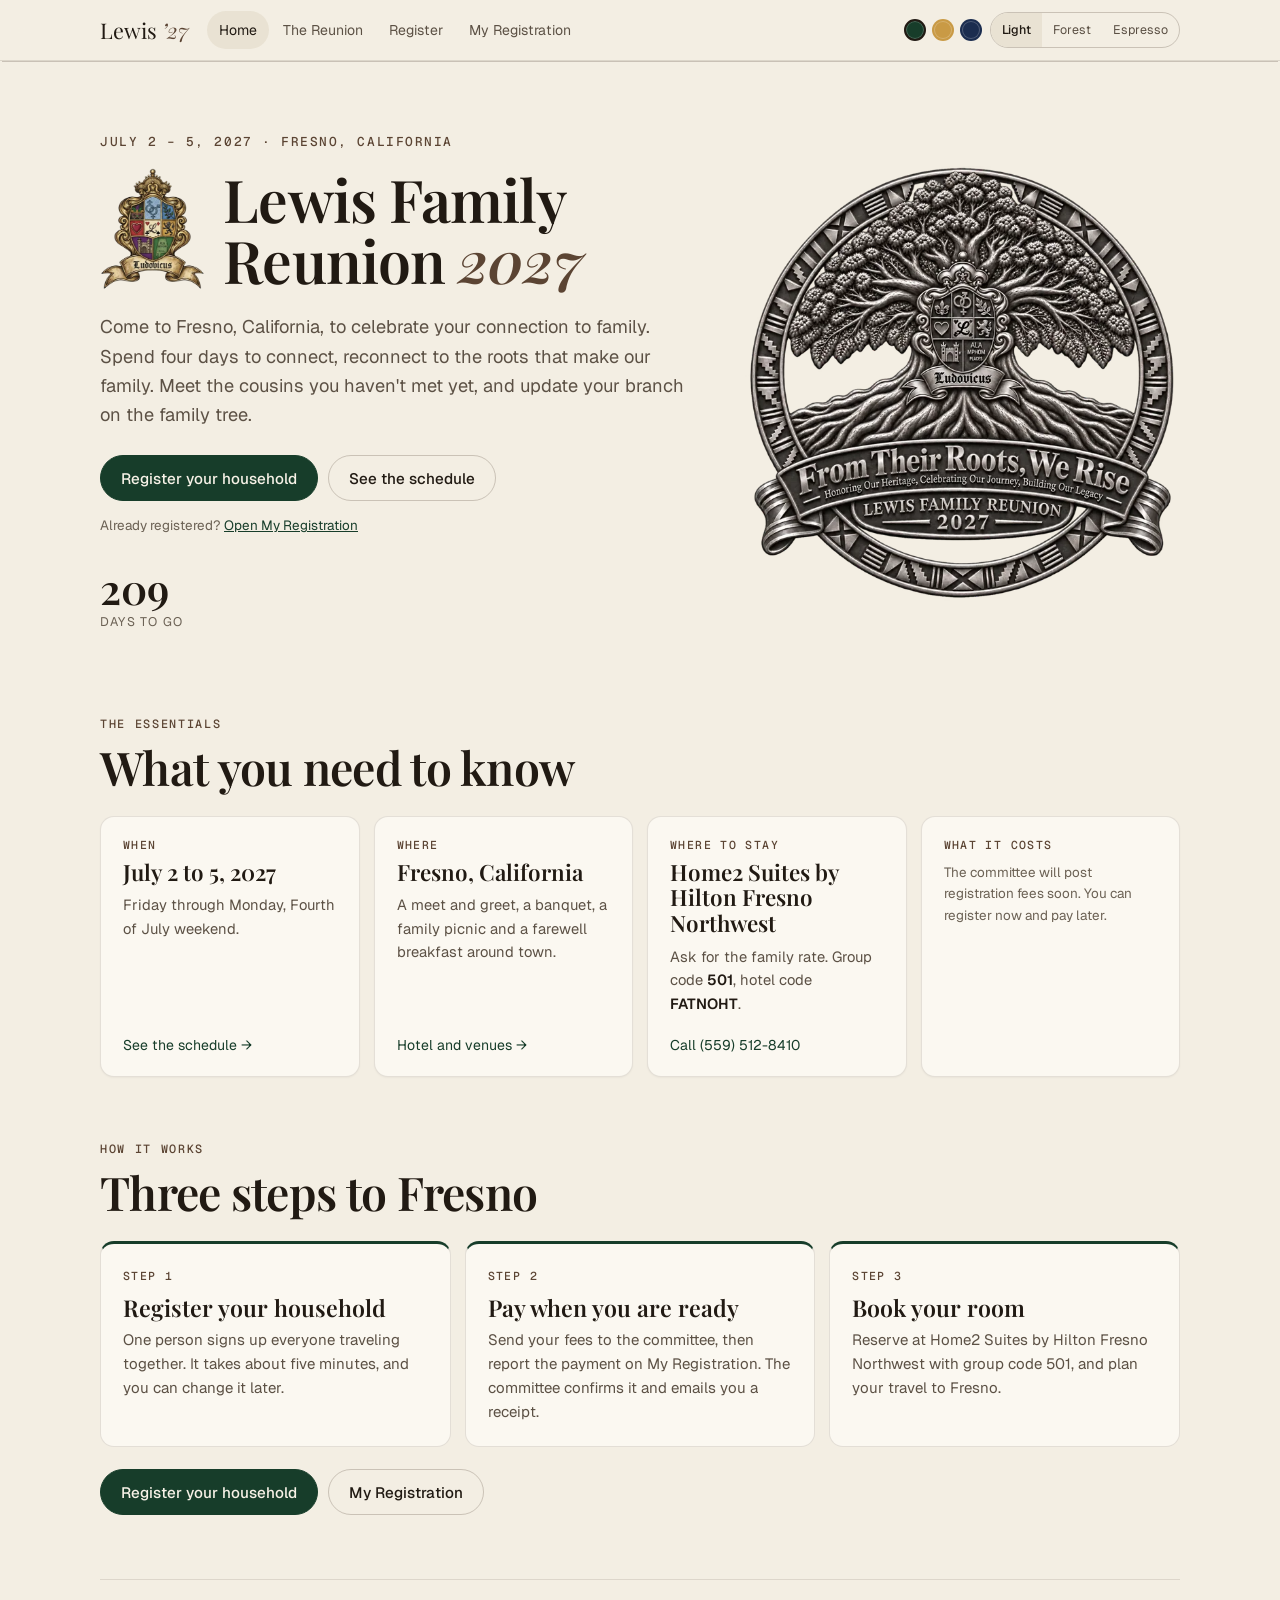
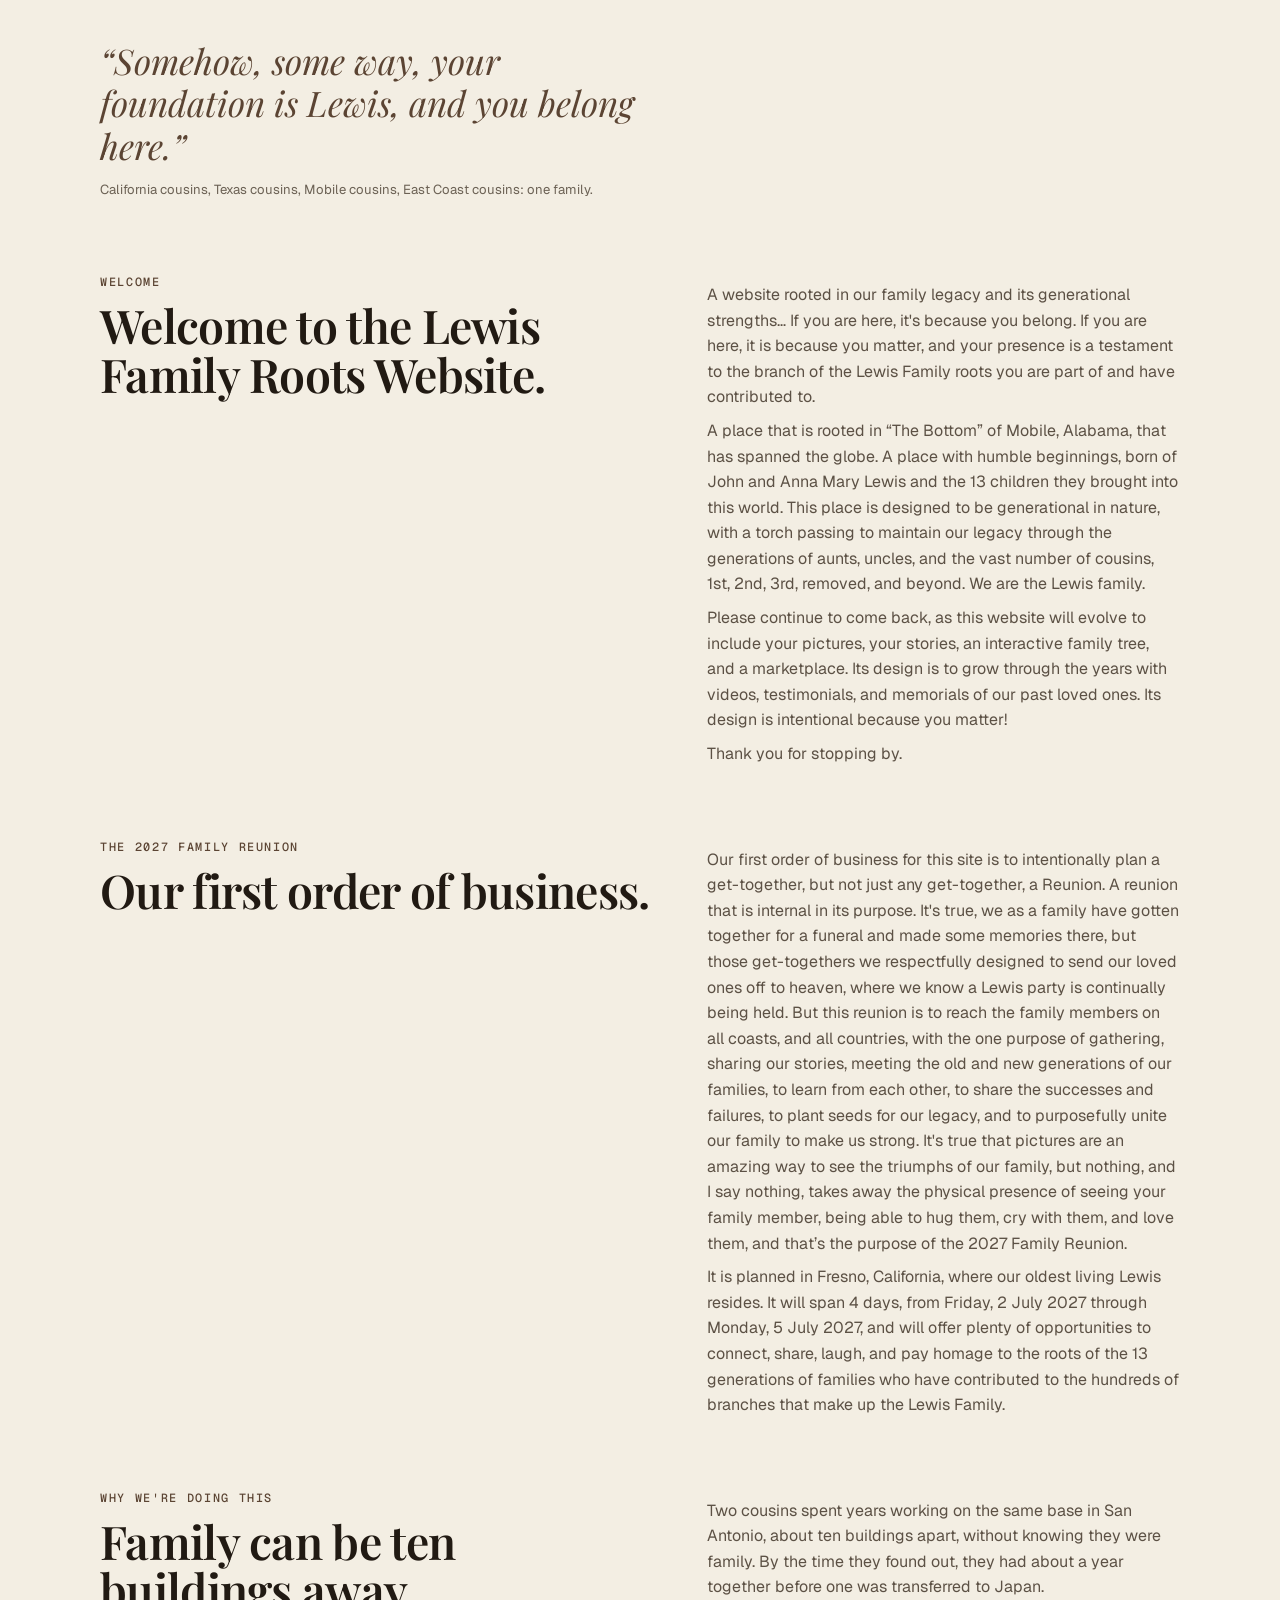
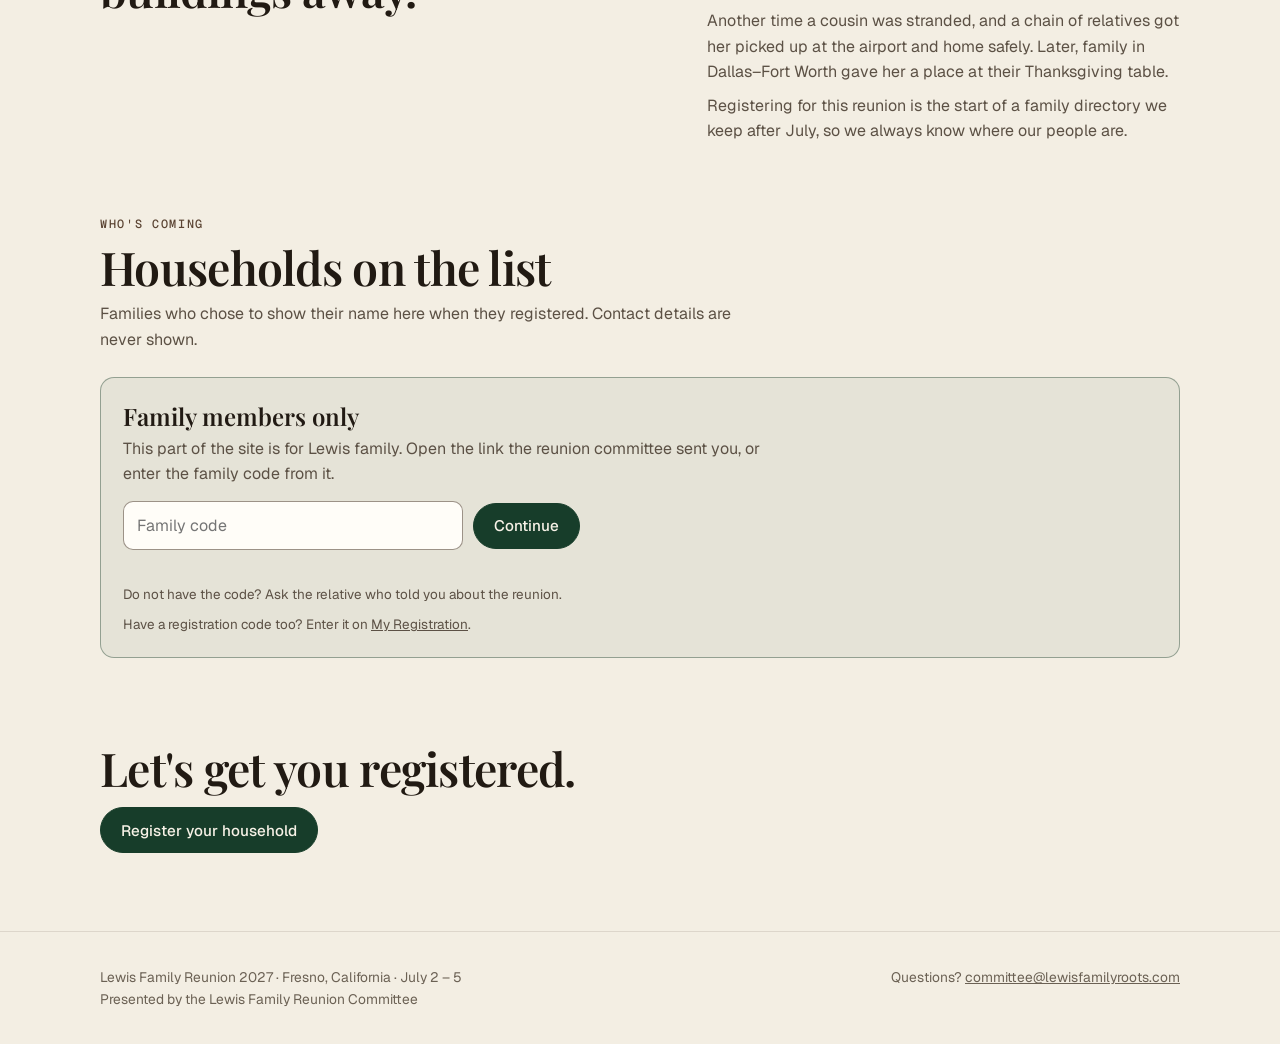
==== commit 0d57c1f6: "Audit fixes on the site: no household saved over another, clear errors, timeouts and retries Found b" ====
--- a/index.html
+++ b/index.html
@@ -6,14 +6,30 @@
 <title>Lewis Family Reunion 2027</title>
 <meta name="description" content="Lewis Family Reunion · Fresno, California · July 2–5, 2027">
 <meta name="robots" content="noindex">
+<!-- What a text message or a chat shows when someone shares the link. -->
+<meta property="og:type" content="website">
+<meta property="og:site_name" content="Lewis Family Roots">
+<meta property="og:title" content="Lewis Family Reunion 2027">
+<meta property="og:description" content="July 2–5, 2027 in Fresno, California. Register your household.">
+<meta property="og:url" content="https://lewisfamilyroots.com/">
+<meta property="og:image" content="https://lewisfamilyroots.com/assets/og-image.jpg">
+<meta property="og:image:width" content="1200">
+<meta property="og:image:height" content="630">
+<meta property="og:image:alt" content="The Lewis Family Reunion 2027 medallion: From Their Roots, We Rise">
+<meta name="twitter:card" content="summary_large_image">
+<meta name="theme-color" content="#173d2a">
+<link rel="icon" type="image/png" href="assets/icon-64.png">
+<link rel="apple-touch-icon" href="assets/icon-180.png">
 <link rel="preconnect" href="https://fonts.googleapis.com">
 <link rel="preconnect" href="https://fonts.gstatic.com" crossorigin>
-<link href="https://fonts.googleapis.com/css2?family=Playfair+Display:ital,wght@0,500;0,600;0,700;1,600&family=Geist:wght@400;500;600&family=Geist+Mono:wght@400;500&display=swap" rel="stylesheet">
+<!-- The fonts load without holding up the page: on a slow or blocked connection the text shows at once in a system font. -->
+<link rel="stylesheet" href="https://fonts.googleapis.com/css2?family=Playfair+Display:ital,wght@0,500;0,600;0,700;1,600&family=Geist:wght@400;500;600&family=Geist+Mono:wght@400;500&display=swap" media="print" onload="this.media='all'">
+<noscript><link rel="stylesheet" href="https://fonts.googleapis.com/css2?family=Playfair+Display:ital,wght@0,500;0,600;0,700;1,600&family=Geist:wght@400;500;600&family=Geist+Mono:wght@400;500&display=swap"></noscript>
 <style>
 /* Layout: slim top bar, one view at a time (hash routes), generous whitespace; tree-ring canvas behind the hero. */
 :root{
   --bg:#07110b;--surface:rgba(236,226,206,.04);--surface-2:rgba(236,226,206,.075);--line:rgba(236,226,206,.1);--line-2:rgba(236,226,206,.18);
-  --text:#efe8d9;--paper:#122019;--paper-edge:#07110b;--muted:#b3ab98;--faint:#7f7a6c;--accent:#2a5a3f;--accent-text:#9dc6aa;--on-accent:#f1ebdf;--accent-2:#a88d73;
+  --text:#efe8d9;--paper:#122019;--paper-edge:#07110b;--muted:#b3ab98;--faint:#9a9585;--accent:#2a5a3f;--accent-text:#9dc6aa;--on-accent:#f1ebdf;--accent-2:#a88d73;
   --ok:#5fc48a;--warn:#e2b25a;--bad:#ef7a6e;
   --display:'Playfair Display',Georgia,'Times New Roman',serif;
   --body:'Geist',system-ui,-apple-system,'Segoe UI',Roboto,sans-serif;
@@ -25,7 +41,7 @@
 [data-mode="dark"][data-ground="espresso"]{--bg:#100906;--paper:#21150d;--paper-edge:#100906}
 [data-mode="light"]{
   --bg:#f3eee3;--surface:#fbf8f1;--surface-2:#e9e2d3;--line:rgba(58,40,24,.12);--line-2:rgba(58,40,24,.22);
-  --text:#211a13;--paper:#f1e7d0;--paper-edge:#d8c4a0;--muted:#5c5145;--faint:#8a7f70;--accent:#173d2a;--accent-text:#173d2a;--on-accent:#f7f2e7;--accent-2:#5b4433;
+  --text:#211a13;--paper:#f1e7d0;--paper-edge:#d8c4a0;--muted:#5c5145;--faint:#6b6154;--accent:#173d2a;--accent-text:#173d2a;--on-accent:#f7f2e7;--accent-2:#5b4433;
   --ok:#1f7a48;--warn:#94600b;--bad:#b3352a;color-scheme:light;
 }
 [data-mode="light"][data-look="harvest"]{--accent:#93600f;--accent-text:#93600f}
@@ -79,7 +95,16 @@
 .row{display:flex;flex-wrap:wrap;gap:10px;align-items:center}
 label{display:block;font-size:.84rem;color:var(--muted);margin-bottom:6px}
 input,select,textarea{font:inherit;font-size:1rem;color:var(--text);background:var(--surface);border:1px solid var(--line-2);border-radius:10px;padding:11px 13px;width:100%;min-height:48px}
-[data-mode="light"] input,[data-mode="light"] select,[data-mode="light"] textarea{background:#fffdf8}
+[data-mode="light"] input,[data-mode="light"] select,[data-mode="light"] textarea{background:#fffdf8;border-color:rgba(58,40,24,.5)}
+/* a field the form still needs, and the bar that says what is missing wherever the page has scrolled to */
+.bad-field{border-color:var(--bad)!important;box-shadow:0 0 0 3px color-mix(in oklab,var(--bad) 22%,transparent)}
+#dayChecks.bad-field{border-radius:14px}
+.toast{position:fixed;left:50%;transform:translateX(-50%);bottom:max(16px,env(safe-area-inset-bottom));z-index:40;width:min(560px,calc(100vw - 28px));padding:14px 18px;border-radius:14px;background:var(--text);color:var(--bg);font-size:.95rem;line-height:1.4;box-shadow:0 10px 30px rgba(0,0,0,.3)}
+/* things scrolled into view must clear the sticky header */
+#regDone,#regSwitch,#regEditing,[data-gate]{scroll-margin-top:120px}
+.linkish{font:inherit;color:var(--accent-text);background:none;border:0;padding:0;cursor:pointer;text-decoration:underline;text-underline-offset:3px}
+#regEditing{margin:0 0 22px}
+#regSwitch{margin:10px 0 0;padding:14px;border:1px solid color-mix(in oklab,var(--warn) 55%,transparent);border-radius:12px;background:color-mix(in oklab,var(--warn) 9%,transparent);font-size:.92rem}
 input[type=checkbox],input[type=radio]{width:20px;height:20px;min-height:0;accent-color:var(--accent);flex:none;margin:2px 0 0}
 input[type=file]{padding:9px}
 textarea{min-height:110px;resize:vertical}
@@ -313,7 +338,7 @@
 /* Phones: two rows instead of three. The accent dots are a nicety and step aside; the four tab names fit without being cut off. */
 @media(max-width:560px){.looks{display:none}.top .wrap{gap:2px 12px;padding-top:6px;padding-bottom:4px;min-height:0}.modes button{padding:0 10px}.nav a{padding:10px 10px}}
 @media(max-width:400px){.nav a{padding:10px 7px;font-size:.84rem}}
-@media(max-width:350px){.mark{font-size:1.2rem}.modes button{padding:0 8px;font-size:.74rem}.nav a{padding:10px 5px;font-size:.8rem}}
+@media(max-width:350px){.mark{font-size:1.2rem}.modes button{padding:0 8px;font-size:.74rem}.nav{gap:0}.nav a{padding:10px 4px;font-size:.78rem}}
 .vignette{position:relative;margin:-22px -22px 16px;aspect-ratio:16/10;overflow:hidden;border-radius:var(--r) var(--r) 0 0;border-bottom:1px solid var(--line);color:var(--accent-2);background:radial-gradient(120% 95% at 50% 42%,var(--paper) 50%,var(--paper-edge))}
 .vignette svg{display:block;width:100%;height:100%}
 .vignette::after{content:"";position:absolute;inset:0;pointer-events:none;background-image:url("data:image/svg+xml;utf8,<svg xmlns='http://www.w3.org/2000/svg' width='160' height='160'><filter id='n'><feTurbulence type='fractalNoise' baseFrequency='.85' numOctaves='3' stitchTiles='stitch'/><feColorMatrix values='0 0 0 0 .35 0 0 0 0 .25 0 0 0 0 .15 0 0 0 .9 0'/></filter><rect width='100%' height='100%' filter='url(%23n)'/></svg>");opacity:.22;mix-blend-mode:multiply}
@@ -670,6 +695,7 @@
     <div class="section">
       <div class="section-head"><div><div class="kicker">Questions</div><h2>Good to know</h2></div></div>
       <div>
+        <details><summary>What does it cost?</summary><div class="hint fees" id="faqFees" style="max-width:420px">The committee will post registration fees soon. You can register now and pay later.</div></details>
         <details><summary>How do I pay?</summary><p id="faqPay">Pay the committee using the method they post here. Then go to My Registration and report the payment. Your balance updates once the committee's payment verifier confirms the money arrived. A reported payment shows as “awaiting confirmation” until then.</p></details>
         <details><summary>I married into the family. Should I register?</summary><p>Yes. Choose “Married into the family” for your branch, and list your spouse so we can place you on the tree together.</p></details>
         <details><summary>I'm not sure which branch I'm from.</summary><p>Choose “Not sure yet” and tell us your parents' and grandparents' names. A family tree captain will help you find your place.</p></details>
@@ -691,6 +717,7 @@
       </div>
       <div class="gate" data-gate hidden></div>
       <div class="card done" id="regDone" hidden></div>
+      <div class="banner" id="regEditing" hidden></div>
       <form id="regForm" class="split" novalidate>
         <div class="steps">
           <div class="card step">
@@ -756,6 +783,7 @@
             <div class="sumrow"><span>Estimated total</span><span class="num" id="sTotal">TBA</span></div>
             <div class="hint fees" id="sFeeNote">The committee will post registration fees soon. You can register now and pay later.</div>
             <p class="hint" id="sGift">A free gift goes to the first 10 adults who pay in full.</p>
+            <div id="regSwitch" hidden></div>
             <button class="btn" type="submit" style="width:100%;margin-top:10px" id="regSubmit">Save registration</button>
             <div class="msg" id="regMsg" aria-live="polite"></div>
           </div>
@@ -945,6 +973,7 @@
   <div class="wrap">
     <div class="section">
       <div class="section-head"><div><div class="kicker">My registration</div><h2 id="meTitle">Your household</h2></div><span id="meStatus"></span></div>
+      <div id="meWait" class="card" style="max-width:640px" hidden><h3 style="font:600 1.5rem var(--display)">Opening your registration…</h3><p class="hint">One moment while we find your household.</p></div>
       <div id="meEmpty" class="card" style="max-width:640px">
         <h3 style="font:600 1.5rem var(--display)">Find your registration</h3>
         <p class="hint">Open the private link we emailed you when you registered. If the link will not open, type the two codes from that email below.</p>
@@ -984,7 +1013,8 @@
             <div class="msg" id="payMsg" aria-live="polite"></div>
           </div>
         </div>
-        <p style="margin-top:18px"><a class="btn quiet sm" href="#register">Edit my registration</a></p>
+        <div class="row" style="margin-top:18px"><a class="btn quiet sm" href="#register">Edit my registration</a><button type="button" class="btn quiet sm" data-new-household>Register a different household</button></div>
+        <p class="hint" style="margin-top:8px">Registering someone else too, such as a parent? Use “Register a different household”. This one stays saved, and its private link is in your email.</p>
       </div>
     </div>
   </div>
@@ -995,12 +1025,14 @@
 <footer>
   <div class="wrap">
     <div>Lewis Family Reunion 2027 · Fresno, California · July 2 – 5<br>Presented by the Lewis Family Reunion Committee</div>
+    <div>Questions? <a href="mailto:committee@lewisfamilyroots.com">committee@lewisfamilyroots.com</a></div>
   </div>
 </footer>
 
+<div class="toast" id="toast" role="alert" hidden></div>
 <script src="tree-engine.js?v=20261109"></script>
 <script src="tree.js?v=20261109"></script>
-<script src="config.js?v=20261123"></script>
-<script src="app.js?v=20261123"></script>
+<script src="config.js?v=20261124"></script>
+<script src="app.js?v=20261124"></script>
 </body>
 </html>
